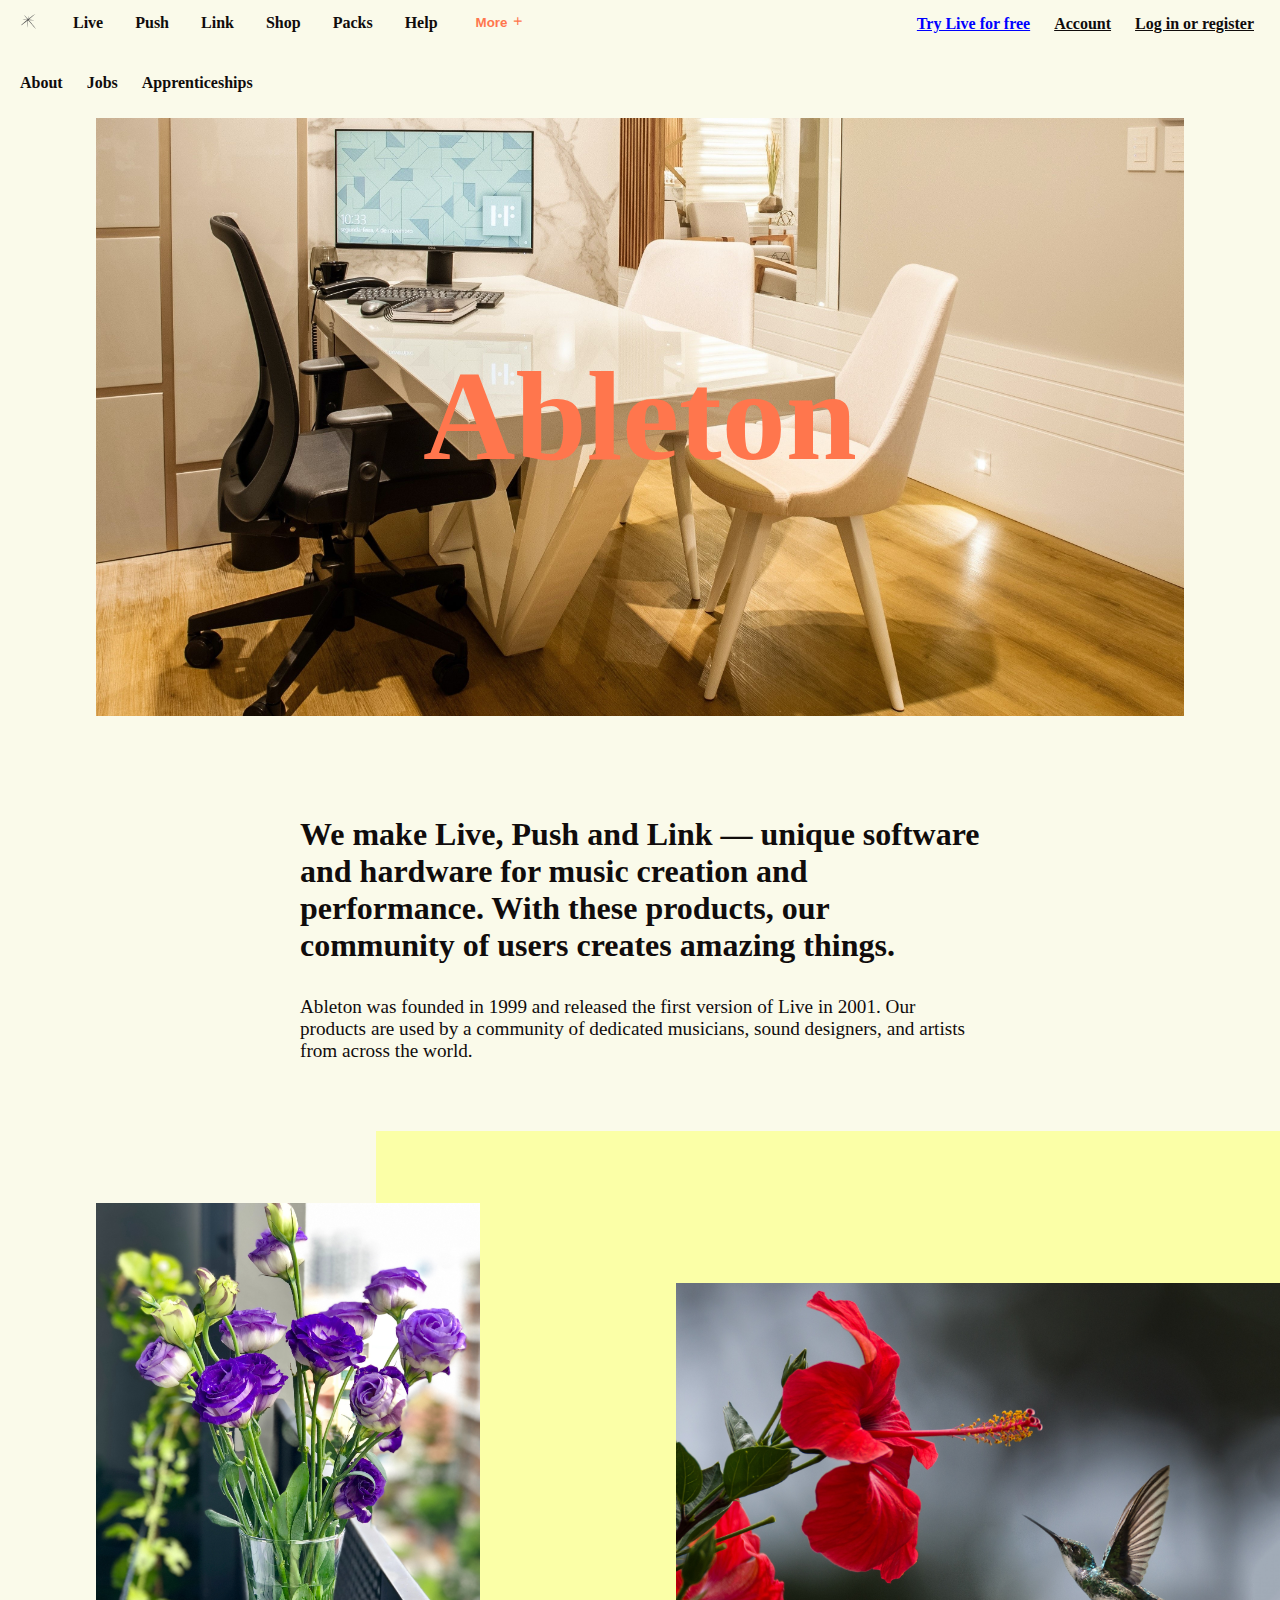
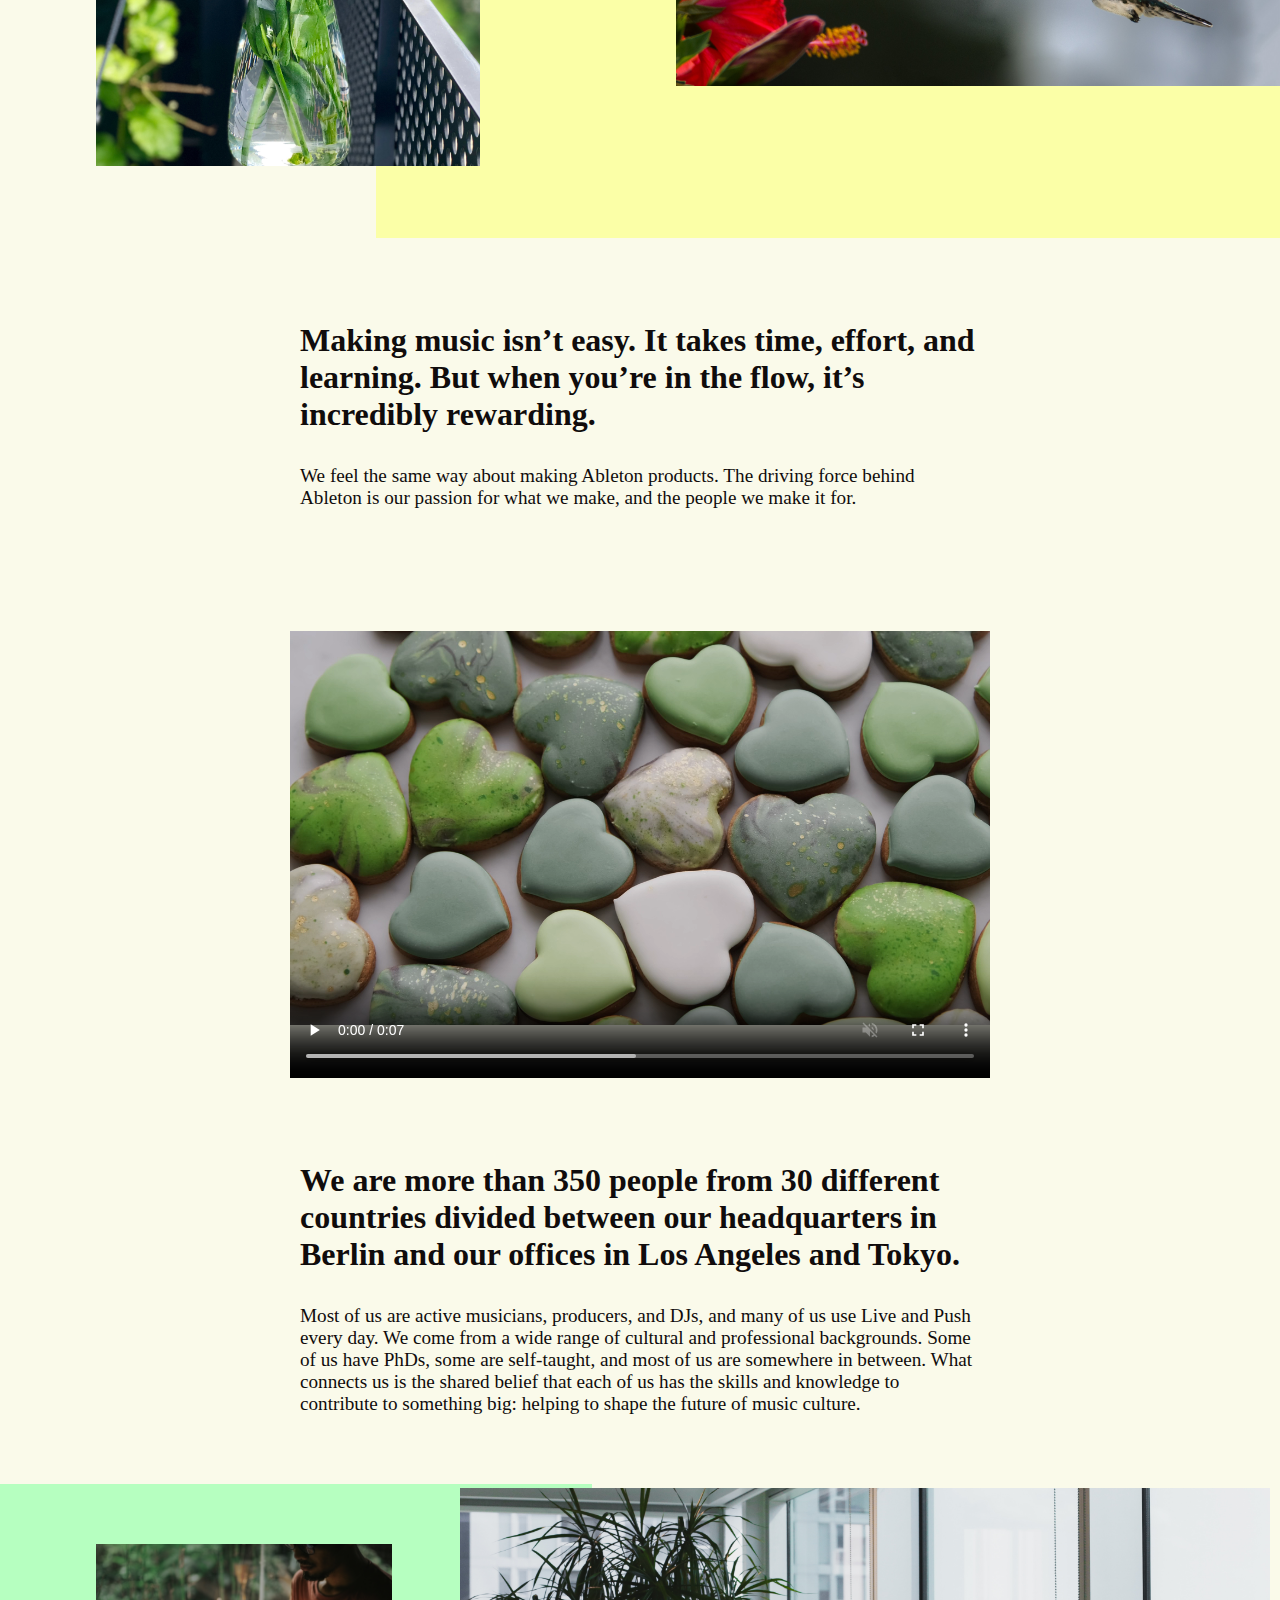
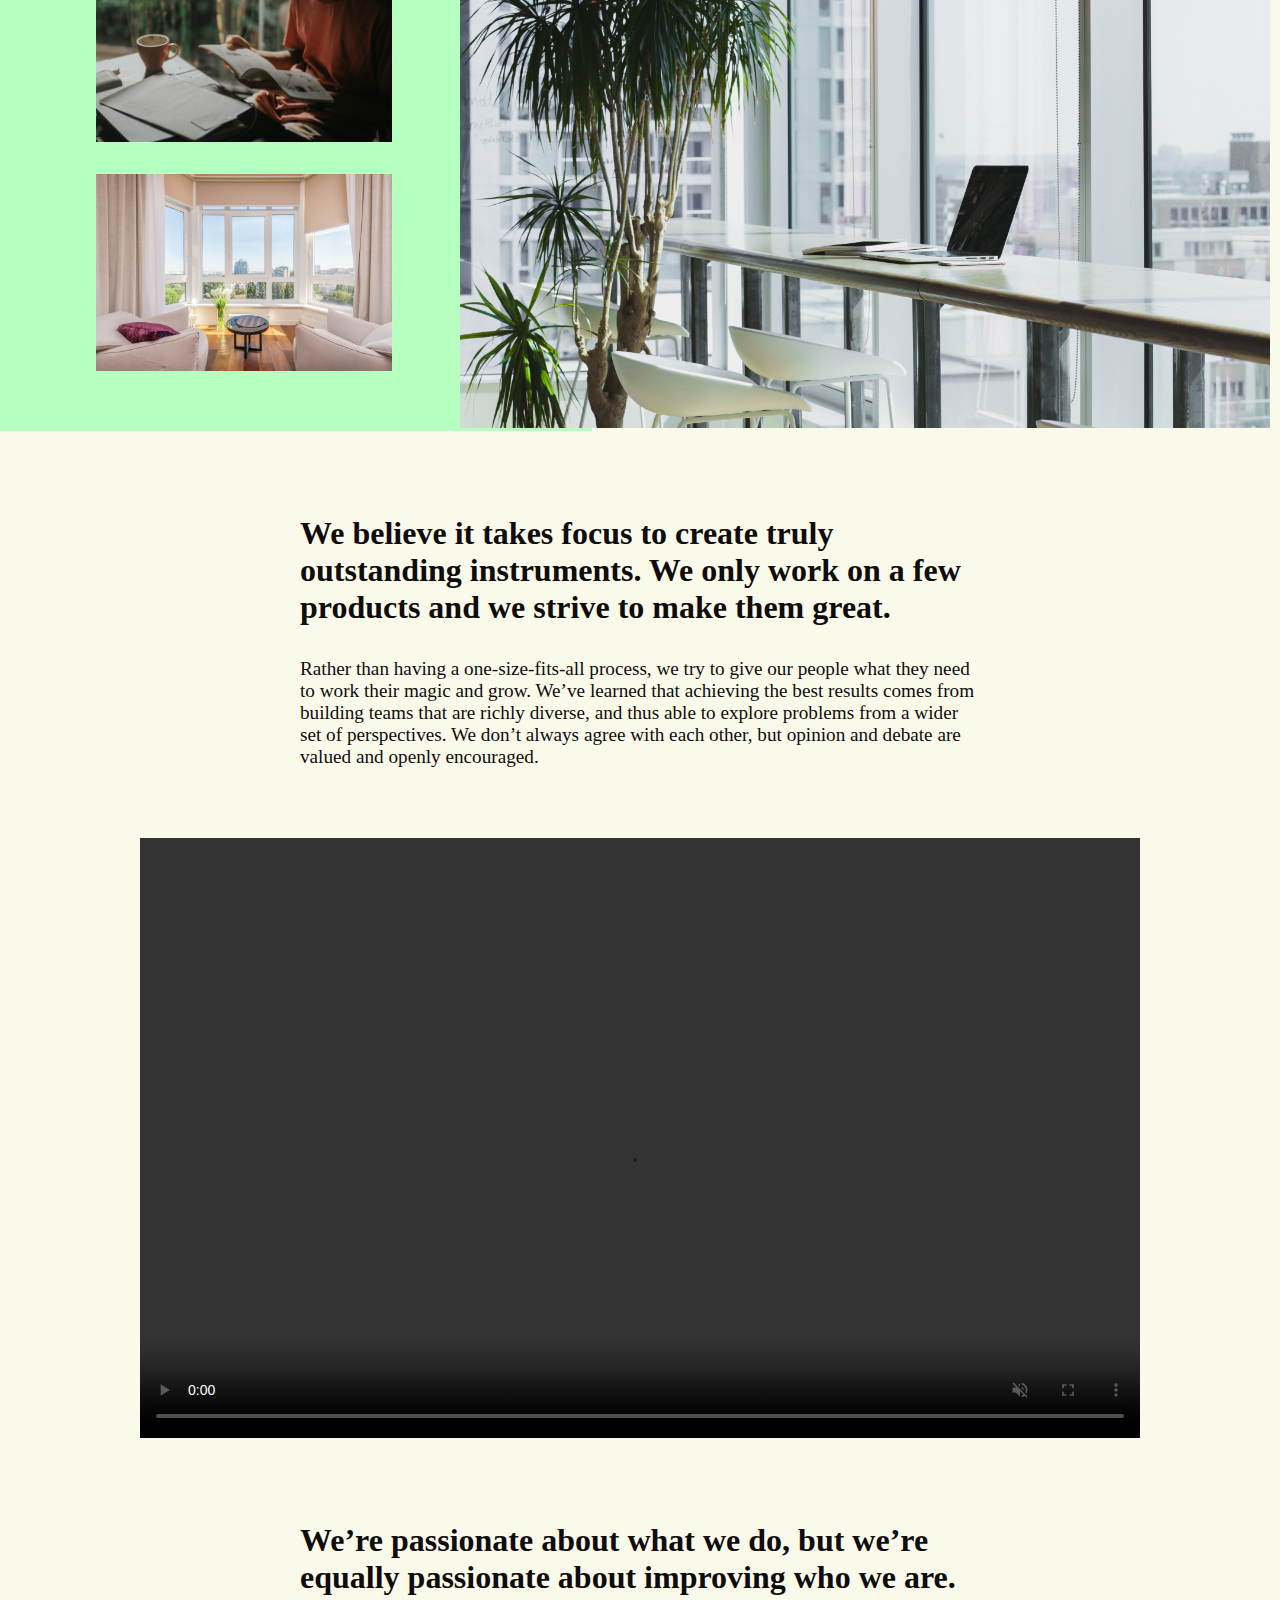
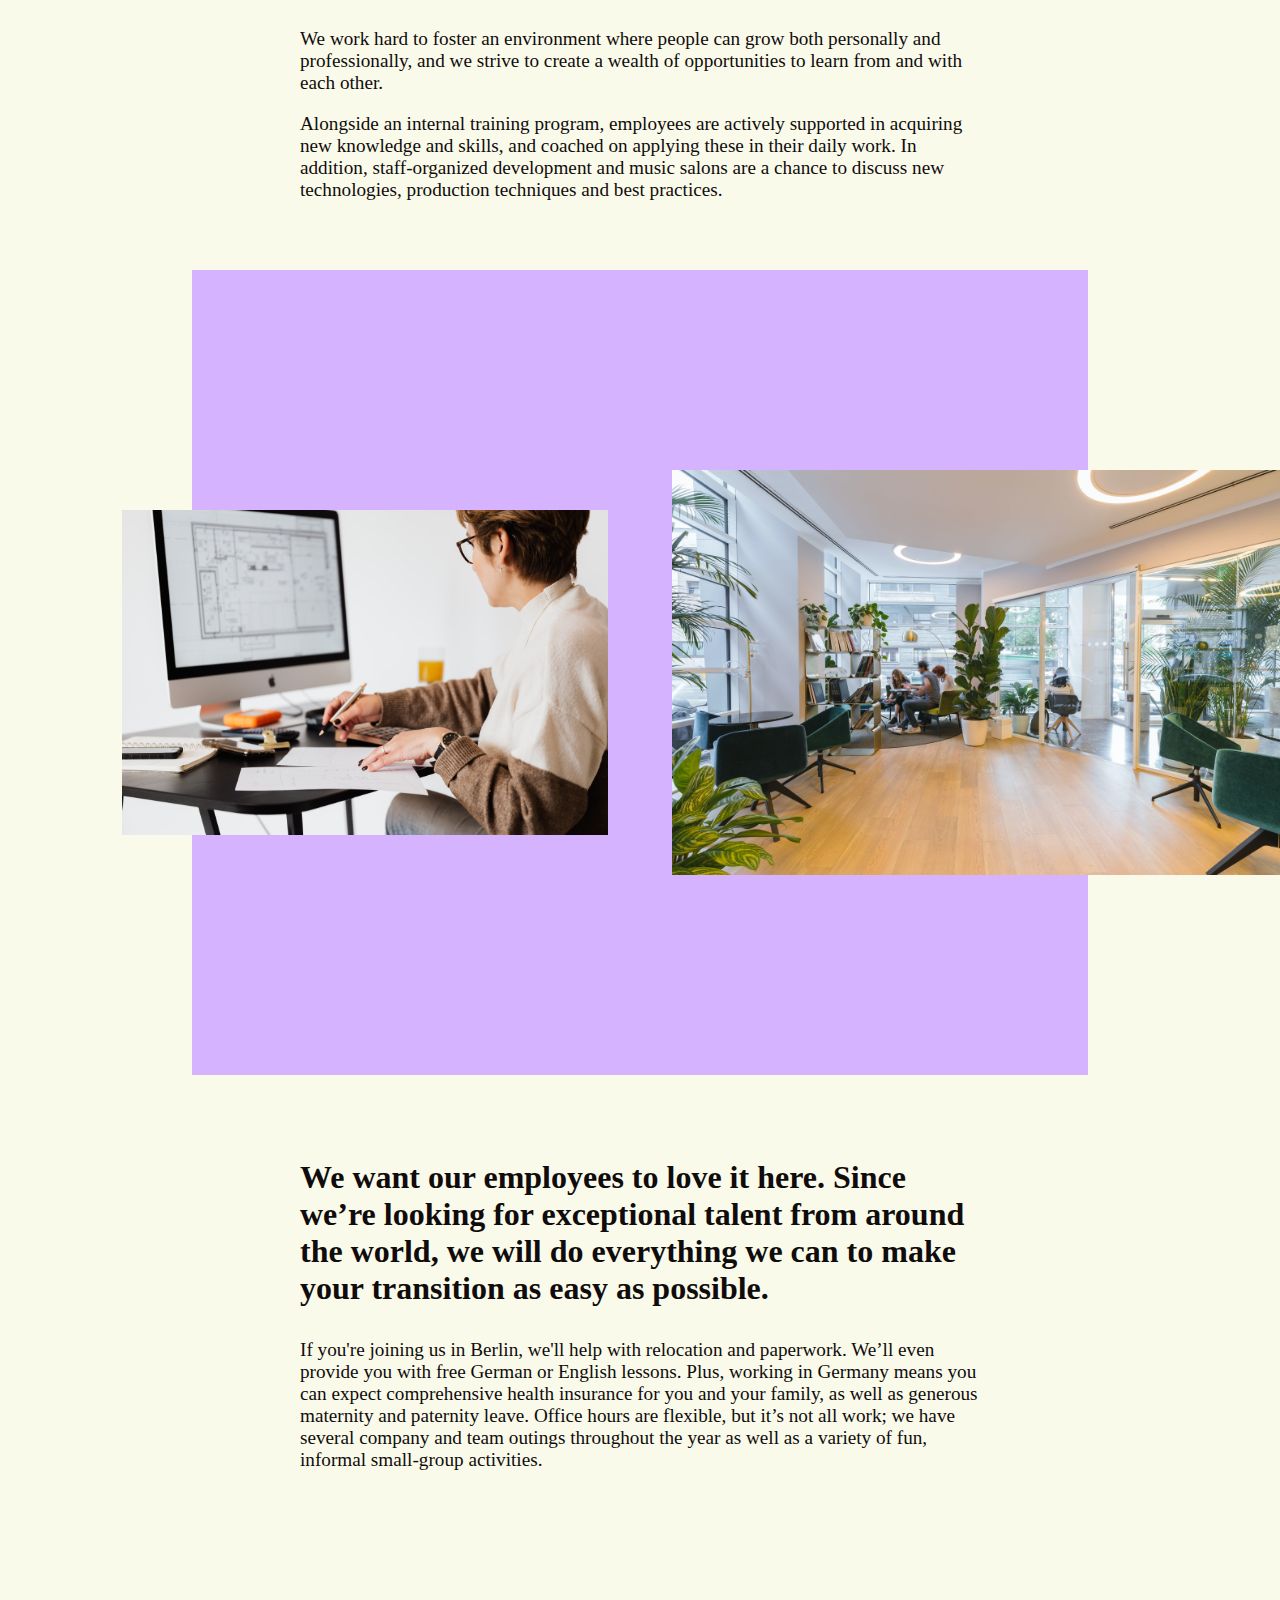
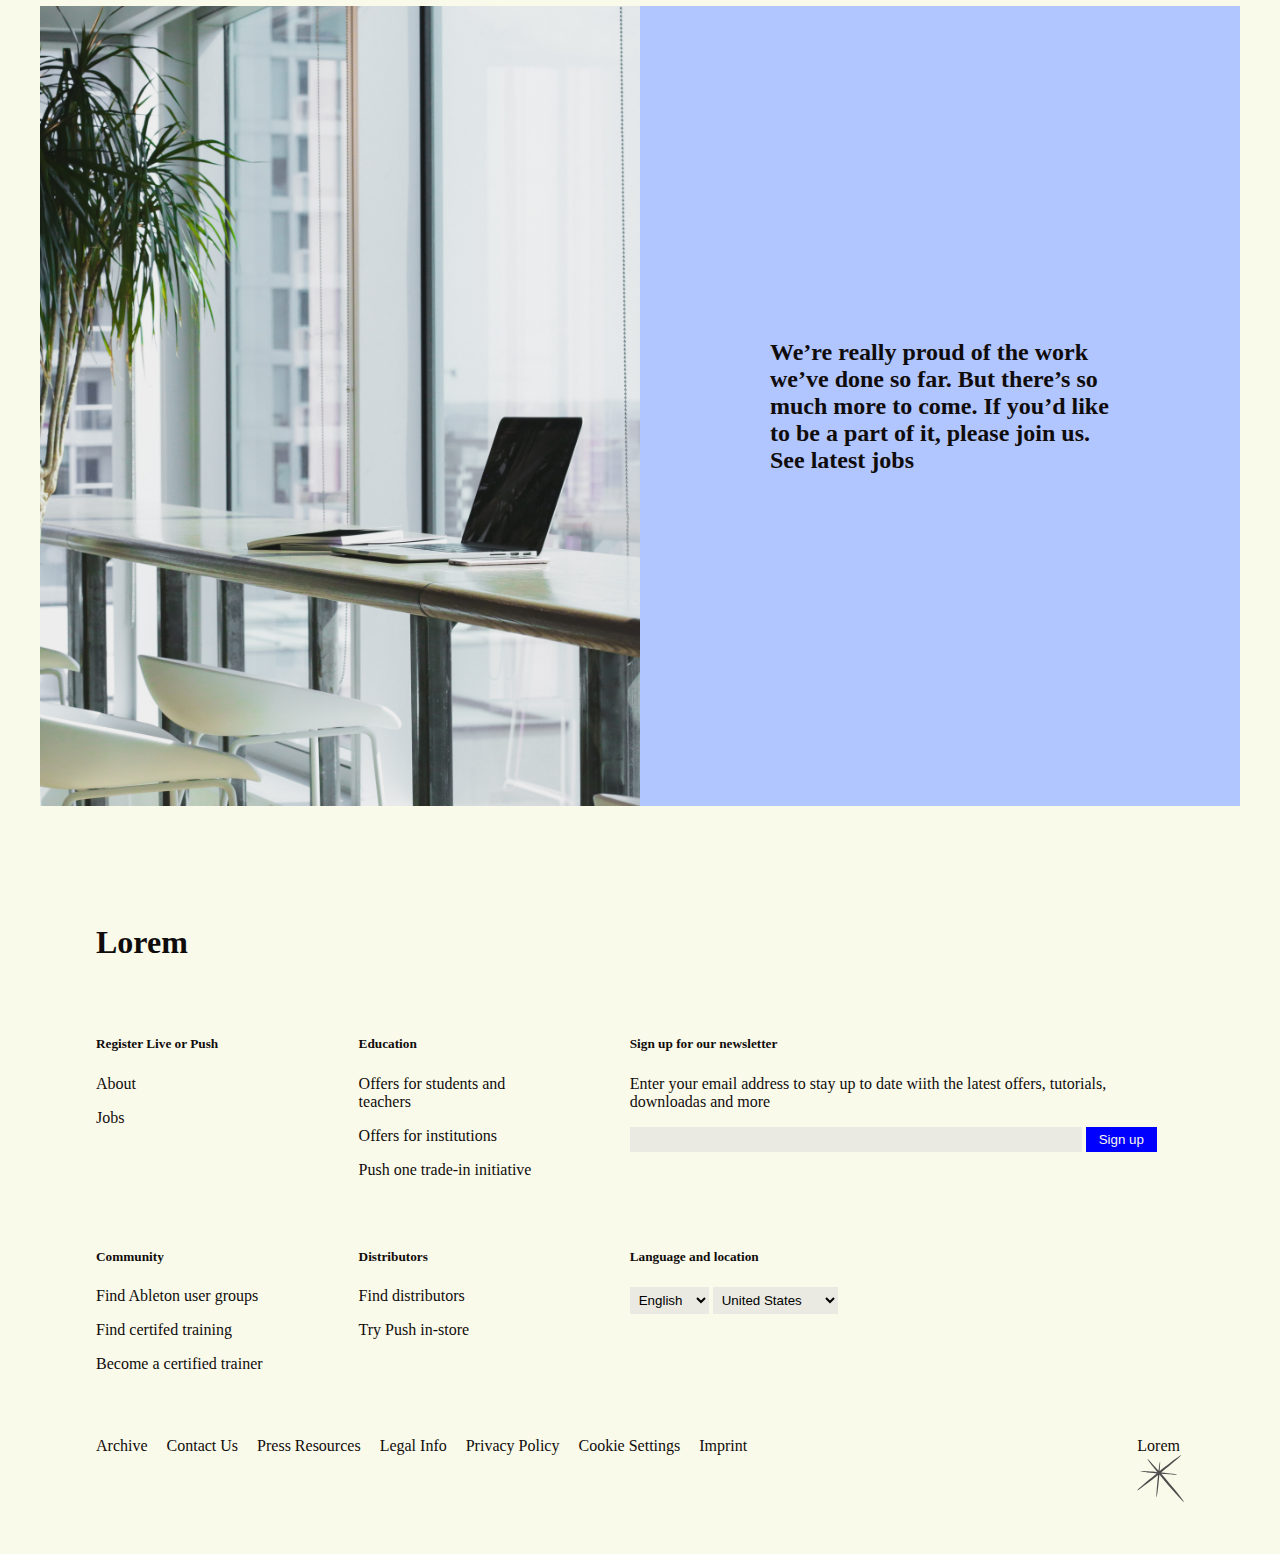
==== index.html @ 6a776737 "nav dropdown" ====
<!DOCTYPE html>
<html lang="en">
<head>
    <meta charset="UTF-8">
    <meta http-equiv="X-UA-Compatible" content="IE=edge">
    <meta name="viewport" content="width=device-width, initial-scale=1">
    <link rel="stylesheet" href="style.css">
    <link href='https://unpkg.com/boxicons@2.1.4/css/boxicons.min.css' rel='stylesheet'>
    <script src="js.js"></script>
    <title>Learn more about Ableton - maker of live and push | Ableton</title>
</head>
<body>
    <nav class = "nav-body">
        <nav class = "nav-left" id="nav-left">
            <a href="#"><img id="logo" src="img/reshot-icon-star-leak.svg" alt="icon"></a>
            <a href="#">Live</a>
            <a href="#">Push</a>
            <a href="#">Link</a>
            <a href="#">Shop</a>
            <a href="#">Packs</a>
            <a href="#">Help</a>
            <div class = "dropdown">
            <button class="dropbtn" onclick="myFunction()"><a class="orange" href="#">More <i class='bx bx-plus'></i></a>
            <div class = "dropdown-content" id="myDropdown">
                <h3>More on Ableton.com:</h3>
                <div id="more-on">
                    <a href="#"> Blog</a>
                    <a href="#">Ableton for the Classroom</a>
                    <a href="#">Ableton for Colleges and Universities</a>
                    <a href="#">Certified Training</a>
                    <a href="#">About Ableton</a>
                    <a href="#">Jobs</a>
                    <a href="#">Apprenticeships</a>
                </div>
                <h3>More from Ableton:</h3>
                <div id="more-from">
                    <a href="#"><b>Loop</b>Watch Talks, Performances and Features from Ableton's Summit for Music Makers</a>
                    <a href="#"><b>Learning Music</b>Learn the fundamentals of music making right in your browser.</a>
                    <a href="#"><b>Learning Synths</b>Get started with synthesis using a web-based synth and accompanying lessons.</a>
                    <a href="#"><b>Making Music</b>Some tips from 74 Creative Strategies for Electronic Producers.</a>
                </div>
               
            </div>
            </div>
            
        </nav>
           
        <nav class="nav-right" id ="nav-right">
            <a class="blue" href="#">Try Live for free</a>
            <a href="#">Account</a>
            <a href="#">Log in or register</a>
        </nav>
    </nav>
    <main>
        <nav class = "nav-main">
            <ul>
                <li><a href="#">About</a></li>
                <li><a href="#">Jobs</a></li>
                <li><a href="#">Apprenticeships</a></li>
            </ul>
        </nav>
        <section class="banner">
            <img src="img/office2.jpg" alt="office banner">
            <h1>Ableton</h1>
           
        </section>
        <section class="texts">
            <article>
                <p class="bold-p">
                    We make Live, Push and Link — unique software and hardware for music creation and performance. With these products, our
                    community of users creates amazing things.
                </p>
                <p>
                    Ableton was founded in 1999 and released the first version of Live in 2001. Our products are used by a community of
                    dedicated musicians, sound designers, and artists from across the world.
                </p>
            </article>
        </section>
        <section class ="img-yellow">

            <div class="div-right">
                <img class="img-right" src="img/redFlower.jpg" alt="office">
            </div>
            <img class="img-left" src="img/violetFlowers.jpg" alt="calculator">
        </section>
        <section class="texts">
            <article>
                <p class="bold-p">
                    Making music isn’t easy. It takes time, effort, and learning. But when you’re in the flow, it’s incredibly rewarding.
                </p>
                <p>
                We feel the same way about making Ableton products. The driving force behind Ableton is our passion for what we make,
                and the people we make it for.
                </p>
            </article>
        </section>
        <section class = "video">
            <video class="video1" controls muted src="img/video1.mp4" ></video>
        </section>
        <section class="texts">
            <article>
                <p class="bold-p">
                We are more than 350 people from 30 different countries divided between our headquarters in Berlin and our offices in
                Los Angeles and Tokyo.
                </p>
                <p>
                Most of us are active musicians, producers, and DJs, and many of us use Live and Push every day. We come from a wide
                range of cultural and professional backgrounds. Some of us have PhDs, some are self-taught, and most of us are somewhere
                in between. What connects us is the shared belief that each of us has the skills and knowledge to contribute to
                something big: helping to shape the future of music culture.
                </p>
            </article>
        </section>
        <section class="img-green">
            
            <div class="div-green-left">
                <img class="img-green-left" src="img/LivingRoom1.jpg" alt="living room">
                <img class="img-green-left-2" src="img/Study1.jpg" alt="study">
            </div>
            <img class="img-green-right" src="img/office4.jpg" alt="office">
        </section>
        <section class="texts">
            <article>
                <p class="bold-p">
                    We believe it takes focus to create truly outstanding instruments. We only work on a few products and we strive to make
                    them great.
                </p>
                <p>
                    Rather than having a one-size-fits-all process, we try to give our people what they need to work their magic and grow.
                    We’ve learned that achieving the best results comes from building teams that are richly diverse, and thus able to
                    explore problems from a wider set of perspectives. We don’t always agree with each other, but opinion and debate are
                    valued and openly encouraged.
                </p>
            </article>
        </section>
        <section class="video">
            <video class="video2" controls muted src="img/video2.mp4"></video>
        </section>
        <section class="texts">
            <article>
                <p class="bold-p">
                    We’re passionate about what we do, but we’re equally passionate about improving who we are.
                </p>
                <p>
                We work hard to foster an environment where people can grow both personally and professionally, and we strive to create
                a wealth of opportunities to learn from and with each other.
                </p>
                <p>
                    Alongside an internal training program, employees are actively supported in acquiring new knowledge and skills, and
                    coached on applying these in their daily work. In addition, staff-organized development and music salons are a chance to
                    discuss new technologies, production techniques and best practices.
                </p>
            </article>
        </section>
        <section class="img-violet">
            <div class="div-violet">
               
            </div>
            <img class="img-left" src="img/woman.jpg" alt="woman">
            <img class="img-right" src="img/office3.jpg" alt="office">
            
        </section>
        <section class="texts">
        <article>
            <p class="bold-p">
                We want our employees to love it here. Since we’re looking for exceptional talent from around the world, we will do
                everything we can to make your transition as easy as possible.
            </p>
            <p>
                If you're joining us in Berlin, we'll help with relocation and paperwork. We’ll even provide you with free German or
                English lessons. Plus, working in Germany means you can expect comprehensive health insurance for you and your family,
                as well as generous maternity and paternity leave. Office hours are flexible, but it’s not all work; we have several
                company and team outings throughout the year as well as a variety of fun, informal small-group activities.
            </p>
        </article>
        </section>
        <section class="img-blue">
            <img class="img-left" src="img/office4.jpg" alt="office">
            <div class="div-blue">
                <p >
                    We’re really proud of the work we’ve done so far. But there’s so much more to come. If you’d like to be a part of it,
                    please join us.
                    See latest jobs
                </p>
            </div>
            
            
        </section>
        
    </main>
    <footer>
        <h1>Lorem</h1>
        <section class="register">
            <h5>Register Live or Push</h5>
            <p>About</p>
            <p>Jobs</p>
        </section>
        <section class="community">
            <h5>Community</h5>
            <p>Find Ableton user groups</p>
            <p>Find certifed training</p>
            <p>Become a certified trainer</p>
        </section>
        <section class="education">
            <h5>Education</h5>
            <p>Offers for students and teachers</p>
            <p>Offers for institutions</p>
            <p>Push one trade-in initiative</p>
        </section>
        <section class="distributors">
            <h5>Distributors</h5>
            <p>Find distributors</p>
            <p>Try Push in-store</p>
        </section>
        <section class="newsletter">
            <h5>Sign up for our newsletter</h5>
            <p>Enter your email address to stay up to date wiith the latest offers, tutorials, downloadas and more</p>
            <form action="">
                <input type="text"size=40>
                <input type="submit" value="Sign up">
            </form>
        </section>
        <section class="lan">
            <h5>Language and location</h5>
            <select id="lan">
                <option value="English">English</option>
                <option value="Spanish">Spanish</option>
                <option value="German">German</option>
                <option value="Serbian">Serbian</option>
            </select>
            <select id="loc">
                <option value="US">United States</option>
                <option value="UK">United Kingdom</option>
                <option value="Dutch">Germany</option>
                <option value="Serbia">Serbia</option>
            </select>
        </section>
        <nav class="footer-nav">
            <ul> 
                <li>Archive</li>
                <li>Contact Us</li>
                <li>Press Resources</li>
                <li>Legal Info</li>
                <li>Privacy Policy</li>
                <li>Cookie Settings</li>
                <li>Imprint</li>
            </ul>
            <p> Lorem <img class="logo" src="img/reshot-icon-star-leak.svg" alt="icon"></p>
        </nav>
    </footer>
</body>
</html>
---- style.css ----
body{
    color: #100c0c;
    background-color: #fafaea;
    margin: 0;
    padding: 0;
}
.nav-body{
    display: flex;
    justify-content: space-between;
    align-items: center;
    /* border-bottom: 1px solid #d5b3ff; */
    
}
.nav-body .nav-left{
    padding: 0;
    overflow: hidden;
}
.nav-body .nav-left a {
    float: left;  
    text-align: center;
    padding: 14px 16px;
    text-decoration: none;
}
.nav-body .nav-left .dropdown {
    /* float: left;   */
    overflow: hidden; 
    
}
.nav-body .nav-left .dropdown .dropbtn {
    cursor: pointer;
    border: none;
    outline: none;
    margin: 0;
    background-color: inherit;
}
.nav-body .nav-left .dropdown .dropdown-content {
    display: none;
    position: absolute;
    min-width: 160px;
    box-shadow: 0px 8px 16px 0px rgba(0, 0, 0, 0.2);
    /* z-index: 1;  */
    top: 45px;
    left: 1px;
    height: 300px;
}
.nav-body .nav-left .dropdown .dropdown-content h3 {
    text-align: left;
    margin: 2em 6em 2em 6em;
}

.nav-body .nav-left .dropdown .dropdown-content #more-on{
    display: flex;
    justify-content: space-between;
    margin: 0em 6em 0em 6em;
}
.nav-body .nav-left .dropdown .dropdown-content #more-from {
    display: flex;
    justify-content: space-between;
    margin: 0em 6em 0em 6em;
}

.nav-body .nav-left .dropdown .dropdown-content a {
    float: none;
    padding: 12px 16px;
    text-decoration: none;
    display: block;
    text-align: left;
}


.nav-body .nav-left .dropdown .show {
    display: block;
}

#logo {
    width: 25px;
    height: 15px;
}
.nav-body  a{
    color: #100c0c;
    font-weight: bold;
    padding: 25px 10px;
}
.nav-body .orange{
    color: #ff764d;
}
.nav-body .blue {
    color: #0000FF;
}
.nav-body .nav-right{
    margin-right: 16px;
}
main .nav-main ul li {
    display: inline;
    text-decoration: none;
    padding: 25px 10px;
}

main .nav-main ul {
    padding: 10px 10px;
}
main .nav-main ul li a {
    text-decoration: none;
    color: #100c0c;
    font-weight: bold;
}

.banner{
    display: grid;
    grid-template-columns: auto;
    grid-template-rows: auto;
    margin: 1em 6em;
    /*justify-content: center;
        align-items: center;
        justify-items: center;*/
}
.banner h1{
    color: #ff764d;
    font-size: 8em;
    grid-area: 1/1/1/1;
    justify-self: center;
    align-self: center;
}
.banner img{
    object-fit: cover;
    width: 100%;
    height: 100%;
    grid-area: 1/1/1/1;
} 
.texts article {
    padding: 20px 300px;
    margin-bottom: 30px; 
}
.texts article p {
    font-size: 1.2em;
}
.texts article .bold-p{
    margin-top: 2em;
    font-weight: bold;
    font-size: 2em;
    
} 
.img-yellow{
    display: grid;
    grid-template-columns: 50fr 50fr 70fr;
    position: relative;
}
.img-yellow .div-right{
    background-color: #fbffa7;
    padding: 150px 0px 150px 300px;
    grid-area: 1/2/1/4;
}

.img-yellow .div-right .img-right{
    object-fit:contain;
    width: 100%;
    height: 100%;
}
.img-yellow .img-left{
    object-fit:contain;
    width: 30vw;
    height: 100%;
    grid-area: 1/1/1/3;
    position: absolute;
    left: 96px;
}


.video{
    display: flex;
    justify-content: center;
}
.video .video1{
    width:43.75em; 
    height:31.25em;
}
.video .video2{
    width:62.5em; 
    height:37.5em;
}

.img-green {
    display: grid;
    grid-template-columns: 50fr 50fr;
    grid-template-rows: 100fr;
    align-items: center;
    gap: 6em;
    position: relative;
}
    
.img-green .img-green-right {
     object-fit: cover;
     height: 60vh;
     grid-area: 1/1/1/3;
    /* margin-right:64px; */
     position: absolute;
     right: 150px;
     left:460px;
}
    
.img-green .div-green-left {
    background-color: #b6ffc0;
    grid-area: 1/1/1/2;
    padding: 60px 200px 60px 96px;
    display: grid;
    grid-template-rows: 100fr 100fr;
    gap: 2em;
    
}

.img-green .div-green-left .img-green-left-2 {
    object-fit: cover;
    width: 100%;
    height: 100%;
    grid-area: 1/1/2/1;
}

.img-green .div-green-left .img-green-left {
    object-fit: cover;
    width: 100%;
    height: 100%;
    grid-area: 2/1/3/1;

}
.img-violet{
    display: grid;
    grid-template-columns: 50fr 50fr 50fr 50fr;
    grid-template-rows: 50fr 50fr;
    column-gap: 4em;
    row-gap: 2em;
    align-items: center;

}
.img-violet .div-violet{
    background-color: #d5b3ff;
    grid-area: 1/1/3/5;
    width: 70%;
    height: 100%;
    justify-self: center;
   
}
.img-violet .img-left{
    grid-area:1/1/3/3;
    object-fit: cover;
    width: 80%;
    justify-self: end;

}
.img-violet .img-right{
    grid-area: 1/3/3/5;
    object-fit: cover;
    width: 100%;
    padding: 200px 0px 200px 0px;
    justify-self: end;
     
}

.img-blue{
    display: grid;
    grid-template-columns: repeat(2,auto);
    grid-template-rows: 50fr;
    margin: 6em;
    justify-content: center;
}
.img-blue .div-blue{
    background-color: #b1c5ff;
    width: 37.5em;
    height: 800px;
    grid-area: 1/2/1/3;
    display: grid;
}
.img-blue .div-blue p {
   font-weight: bold;
   font-size: 1.5em;
   padding:60px 130px;
   align-self: center;
}
.img-blue .img-left {
    object-fit: cover;
    width: 37.5em;
    height: 100%;
    grid-area: 1/1/1/2;
}
footer{
    display: grid;
    grid-template-columns: repeat(3,auto);
    grid-template-rows: repeat(5,auto);
    column-gap: 6em;
    row-gap: 2em;
    margin: 0em 6em;
}
footer h1{
    grid-area: 1/1/1/2;
}
footer .register{
    grid-area: 2/1/2/2;
}
footer .education{
    grid-area: 2/2/2/3;
}
footer .community{
    grid-area: 3/1/3/2;
}
footer .newsletter{
    grid-area: 2/3/2/4;
}

footer .newsletter form input[type=text]{
    padding: 5px 2px;
    background-color: #eaeae2;
    border: #eaeae2;
    width: 35vw;
}
input:focus{
    outline: none;
    background-color: #fafaea;
    box-sizing: content-box;
    border-top: none;
    border-right: none;
    border-left: none;
}
footer .newsletter form input[type=submit]{
    background-color: #0000FF;
    border: solid #0000FF;
    color: #fafaea;
    padding: 2px 10px;
}
footer .distributors{
    grid-area: 3/2/3/3;
}

footer .lan{
    grid-area: 3/3/3/4;
}
#loc, #lan{
    background-color: #eaeae2;
    border: none;
    padding: 5px;
}

footer .footer-nav{
    grid-area: 4/1/4/4;
    display:flex;
    justify-content: space-between;
}
footer .footer-nav ul{
    padding: 0;
}
footer .footer-nav ul li{
    display: inline;
    text-decoration: none;
    padding-right:  15px;
}


@media only screen and ((min-width:769px) and (max-width:1024px)){
    .banner{
        margin: 1em 4em;
    }
    .bold-p {
        margin-top: 1.5em;
    }  
  
    .img-green {
        gap: 4em;
    }
    
    .img-green .img-green-right {
        /* padding-left: 450px; */
        right: 200px;
        left: 400px;
    }
    
    .img-green .div-green-left {
        padding: 60px 100px 60px 64px;
    }
    .video .video1 {
        width: 35em;
    }
    .video .video2 {
        width: 40em;
    }
    .img-violet {
        column-gap: 4em;
        row-gap: 1em;
        margin-left: 4em;
        grid-template-rows: 20fr 20fr;
    }
    .img-violet .img-left {
        width: 30vw;
        height: 60vh;
    }
    .img-violet .img-right {
        width: 60vw;
        height: 90vh;
    }
    .img-blue{
        margin-left: 4em;
    }
    .img-blue .div-blue {
        width: 350px;
        height: 500px;
    }
    .img-blue .div-blue p {
        font-size: 1.2em;
        padding: 20px 40px;
    }
    .img-blue .img-left {
        width:350px;
        height: 100%;
        
    }
    .texts article{
        padding: 20px 200px;
        margin-bottom: 0px;
    }
    .texts article p {
        font-size: 1.1em;
    }
    .texts article .bold-p {
        margin-top: 1em;
        font-weight: bold;
        font-size: 1.5em;
    }
    footer{
        grid-template-columns: auto;
        grid-template-rows: repeat(8,auto);
        margin: 4em;
    }
    footer h1 {
        grid-area: 1/1/2/1;
    }
    footer .newsletter{
        padding: 5px 2px;
        grid-area: 2/1/3/1;

    }
    footer .register{
        grid-area: 3/1/4/1;
    }
    footer .education{
        grid-area: 4/1/5/1;
    }
    footer .community{
        grid-area: 5/1/6/1;
    }
    footer .distributors{
        grid-area: 6/1/7/1;
    }
    footer .lan{
        grid-area: 7/1/8/1;
    }
    footer .footer-nav{
        grid-area: 8/1/9/1;
        flex-direction: column;
    }
    footer .footer-nav ul li{
        display: block;
        padding: 10px;
    }
    footer .footer-nav p{
        padding: 10px;
    }
}
@media only screen and (max-width: 768px)
{
    .banner {
            margin: 1em 2em;
    }
    .bold-p {
           margin-top: 1em;
    }
    .texts article {
        padding: 20px 100px;
        margin-bottom: 0px;
    }
    
    .texts article p {
             font-size: 1em;
    }
    
    .texts article .bold-p {
        margin-top: 0.5em;
        font-weight: bold;
        font-size: 1.1em;
    }
    .img-yellow {
        grid-template-columns: 50fr 50fr 50fr;
    }
    .img-yellow .div-right {
        background-color: #fbffa7;
        padding: 150px 0px 150px 150px;
        grid-area: 1/2/1/4;
    }
  
    .video .video1 {
        width: 30em;
        height: 20em;
    }
    .video .video2 {
        width: 30em;
        height: 20em;
    }
    .img-green {
        display: flex;
    }
    
    .img-green .img-green-right {
        object-fit: cover;
        height: 180vh;
        width: 50vw;
        position: absolute;
        left: 300px;
        }
    
    .img-green .div-green-left {
        gap: 1em;
    }
    .img-green .div-green-left .img-green-left-2 {
        width: 30vw;
        height: 60vh;
    }
    .img-green .div-green-left .img-green-left {
        width: 30vw;
        height: 60vh;
    }
    .img-violet {
        column-gap: 1em;
        row-gap: 1em;
        margin-left: 1em;
        grid-template-rows: 20fr 20fr;
    }
    
    .img-violet .img-left {
        width: 35vw;
        height: 80vh;
        margin-left: 1em;
    }
    
    .img-violet .img-right {
        width: 50vw;
        height: 110vh;
    }
    .img-blue {
        display: grid;
        grid-template-columns: repeat(2, auto);
        grid-template-rows: 50fr;
    }
    
    .img-blue .div-blue {
        width: 50vw;
        height: 350vh;
    }
    
    .img-blue .div-blue p {
        font-size: 1.1em;
        padding: 20px 40px;
        margin: 0px;
    }
    
    .img-blue .img-left {
        width: 50vw;
        height: 350vh;
        margin-left: 1em;
    }
    footer {
        grid-template-columns: auto;
        grid-template-rows: repeat(8, auto);
        margin: 1em;
    }
    
    footer h1 {
        grid-area: 1/1/2/1;
    }
    
    footer .newsletter {
        padding: 5px 2px;
        grid-area: 2/1/3/1;
    
    }
    footer .newsletter form input[type=text]{
        width: 50vw;
    }
    
    footer .register {
        grid-area: 3/1/4/1;
    }
    
    footer .education {
        grid-area: 4/1/5/1;
    }
    
    footer .community {
        grid-area: 5/1/6/1;
    }
    
    footer .distributors {
        grid-area: 6/1/7/1;
    }
    
    footer .lan {
        grid-area: 7/1/8/1;
    }
    
    footer .footer-nav {
        grid-area: 8/1/9/1;
        flex-direction: column;
    }
    
    footer .footer-nav ul li {
        display: block;
        padding: 10px;
    }
    
    footer .footer-nav p {
        padding: 10px;
    }
}
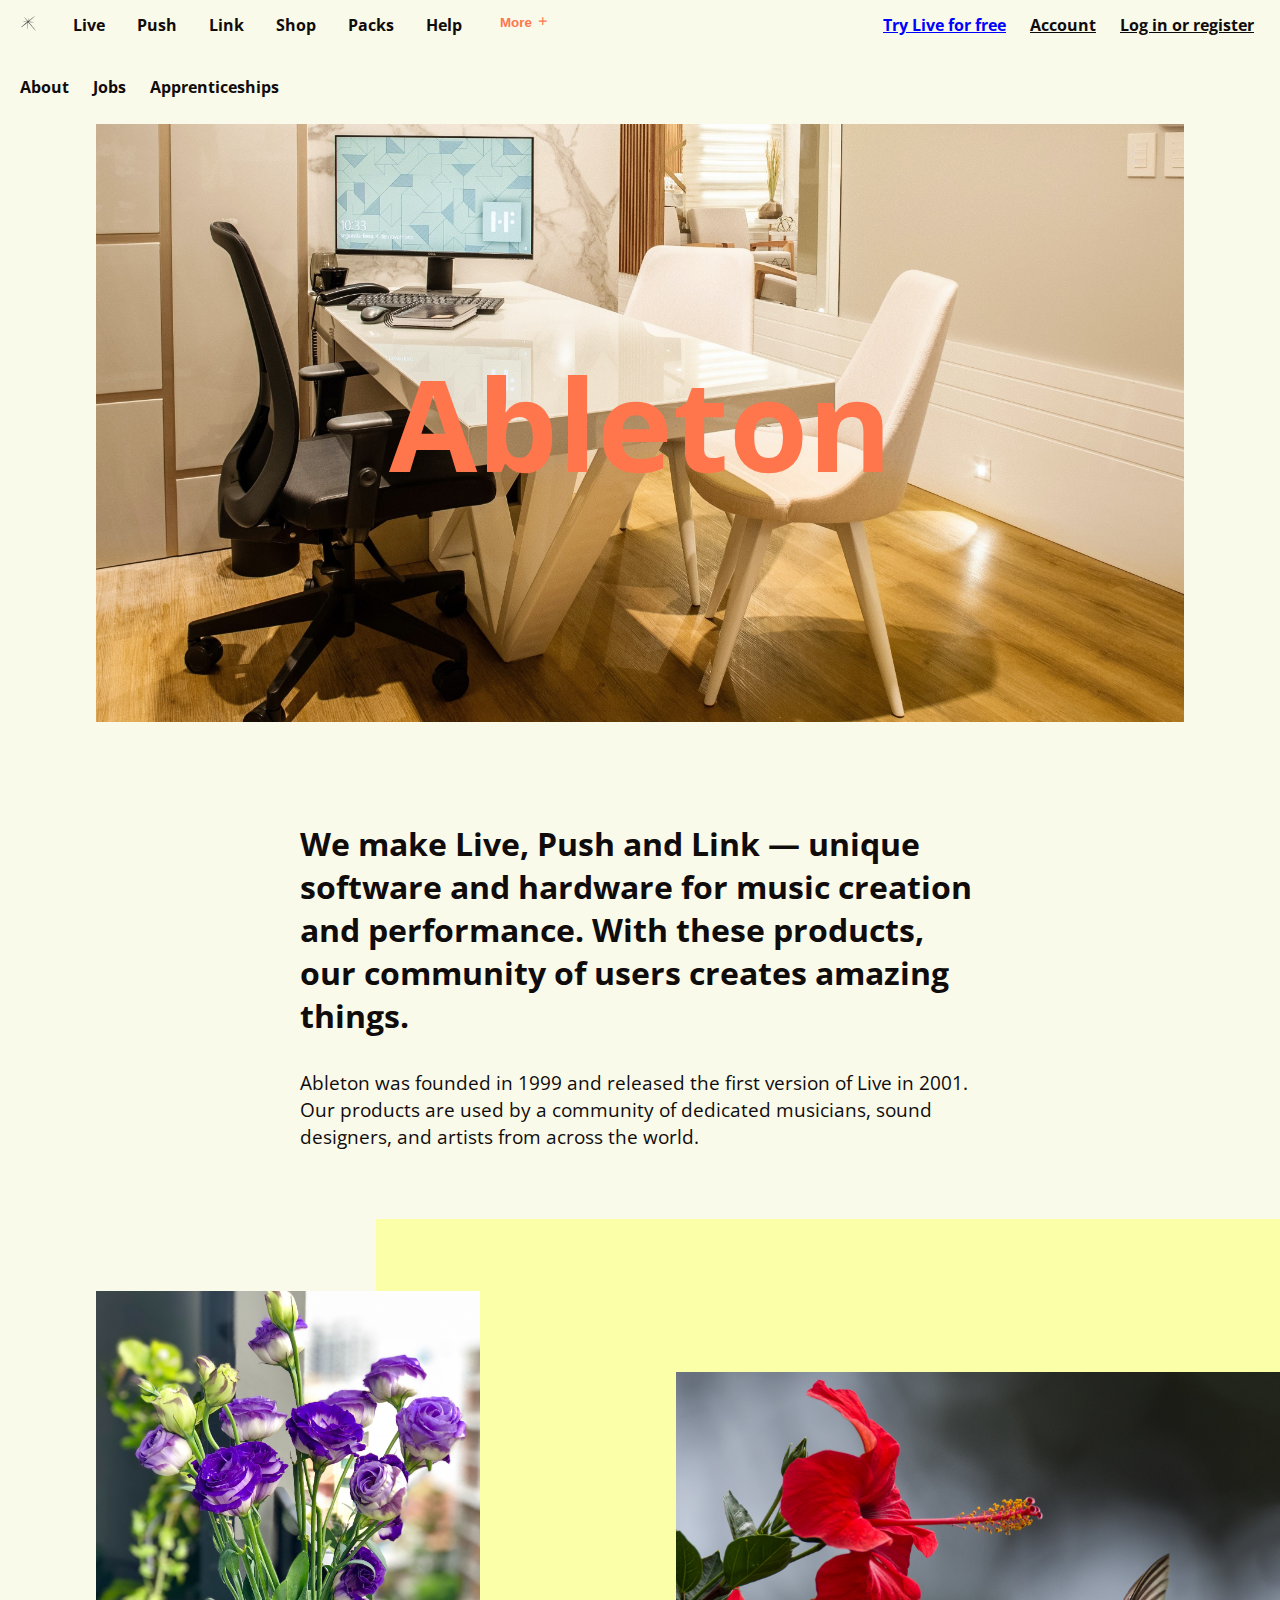
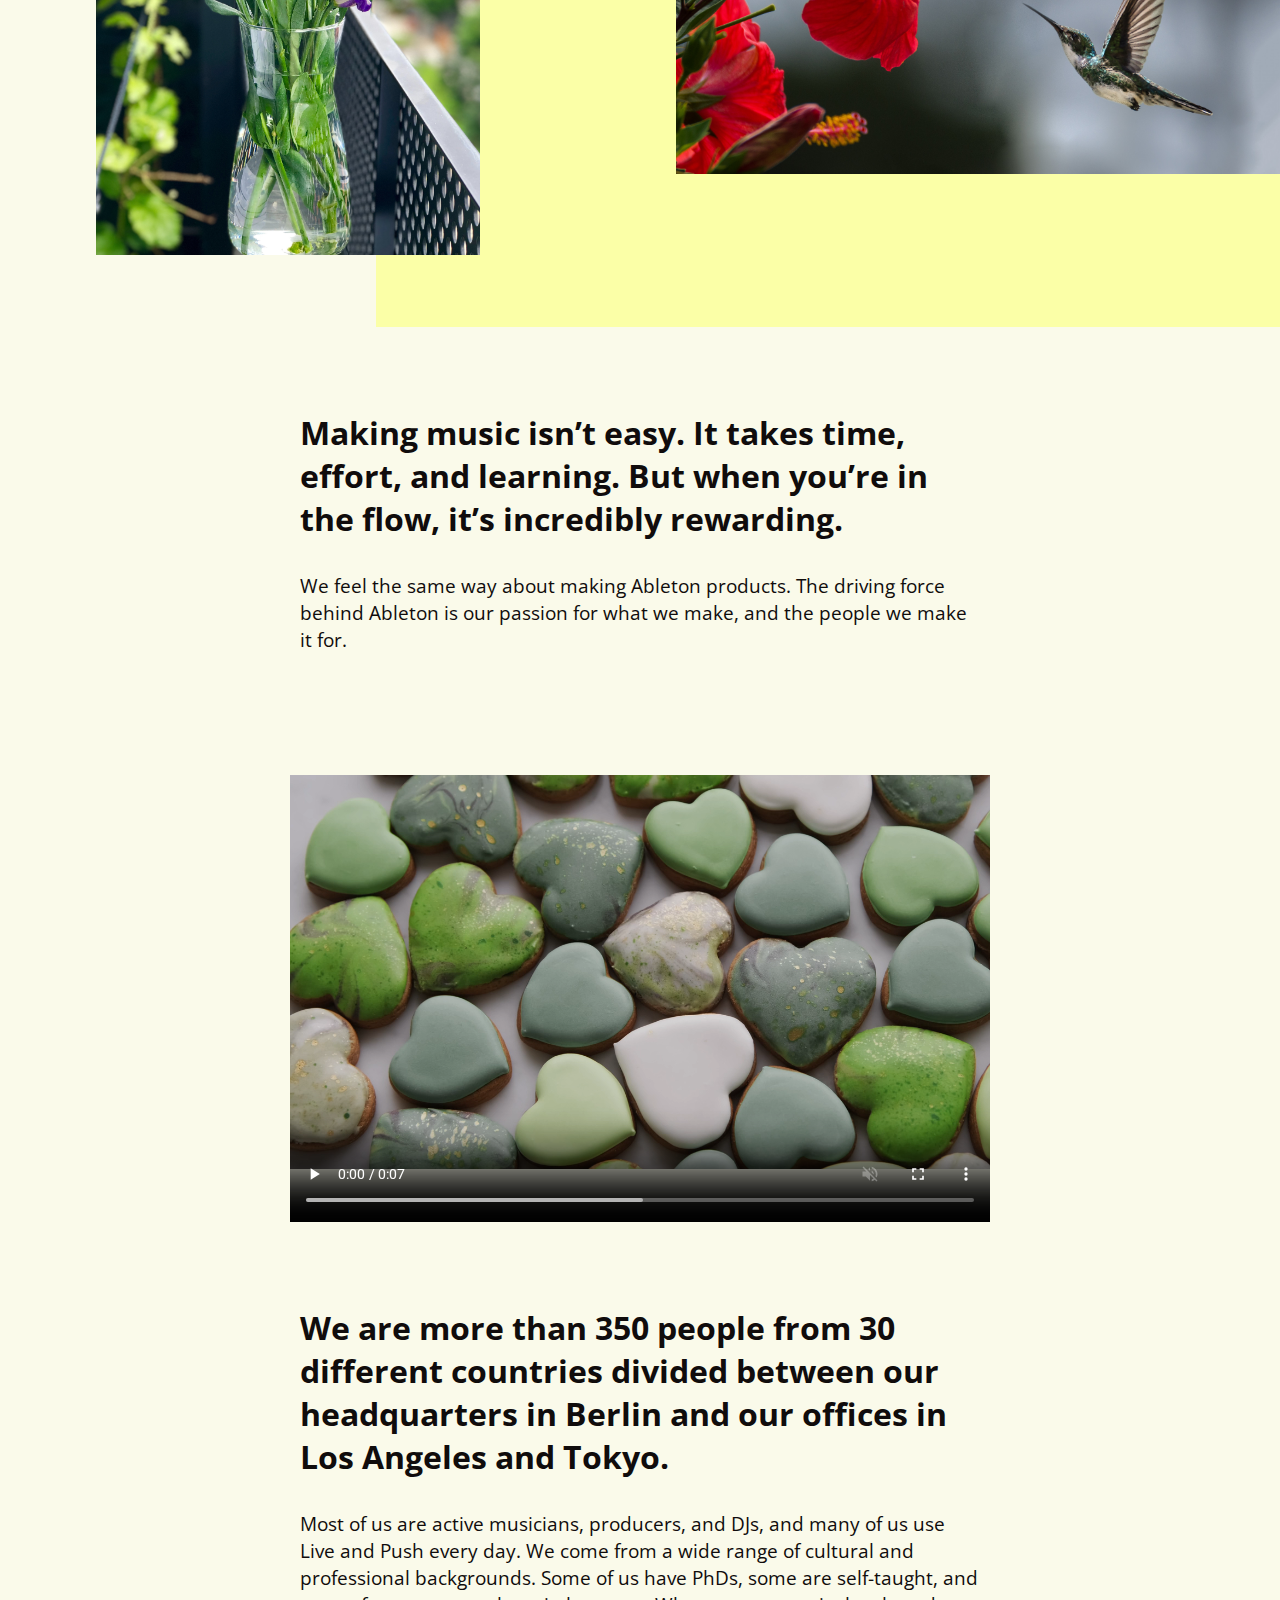
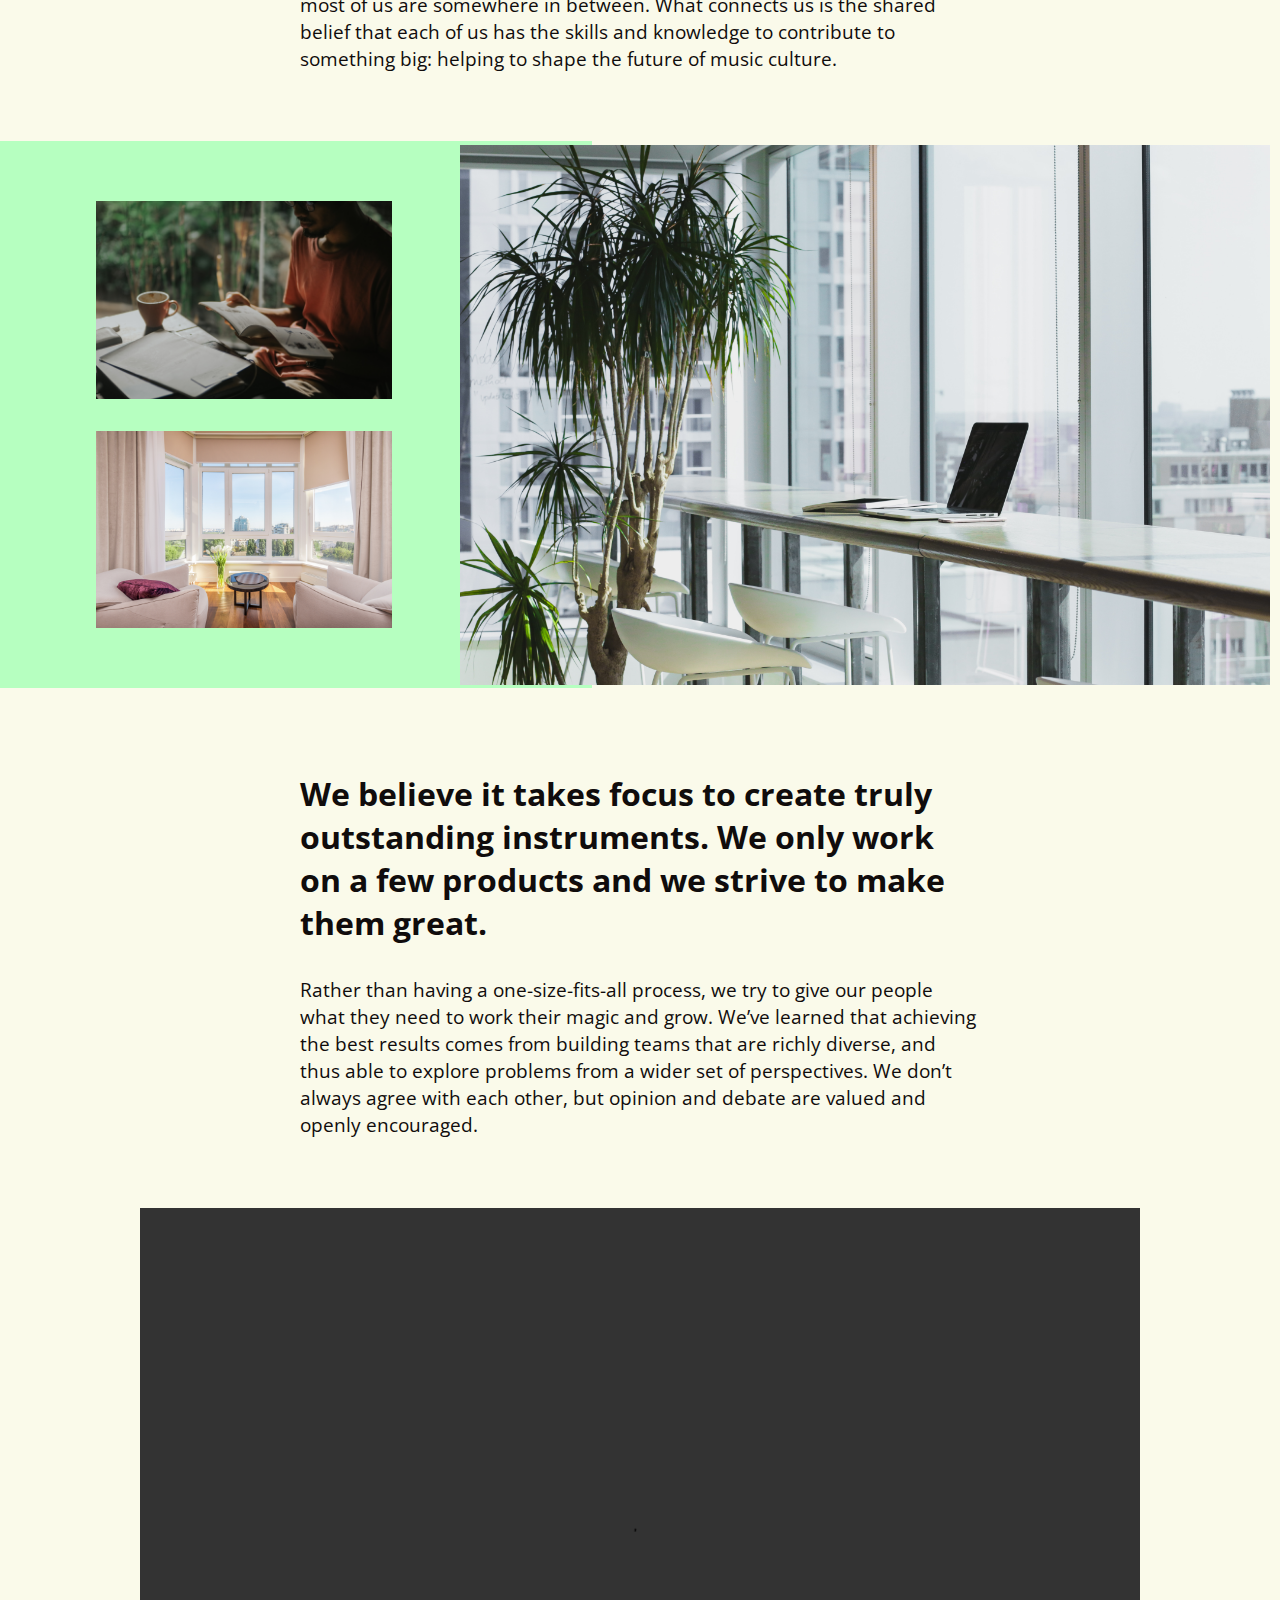
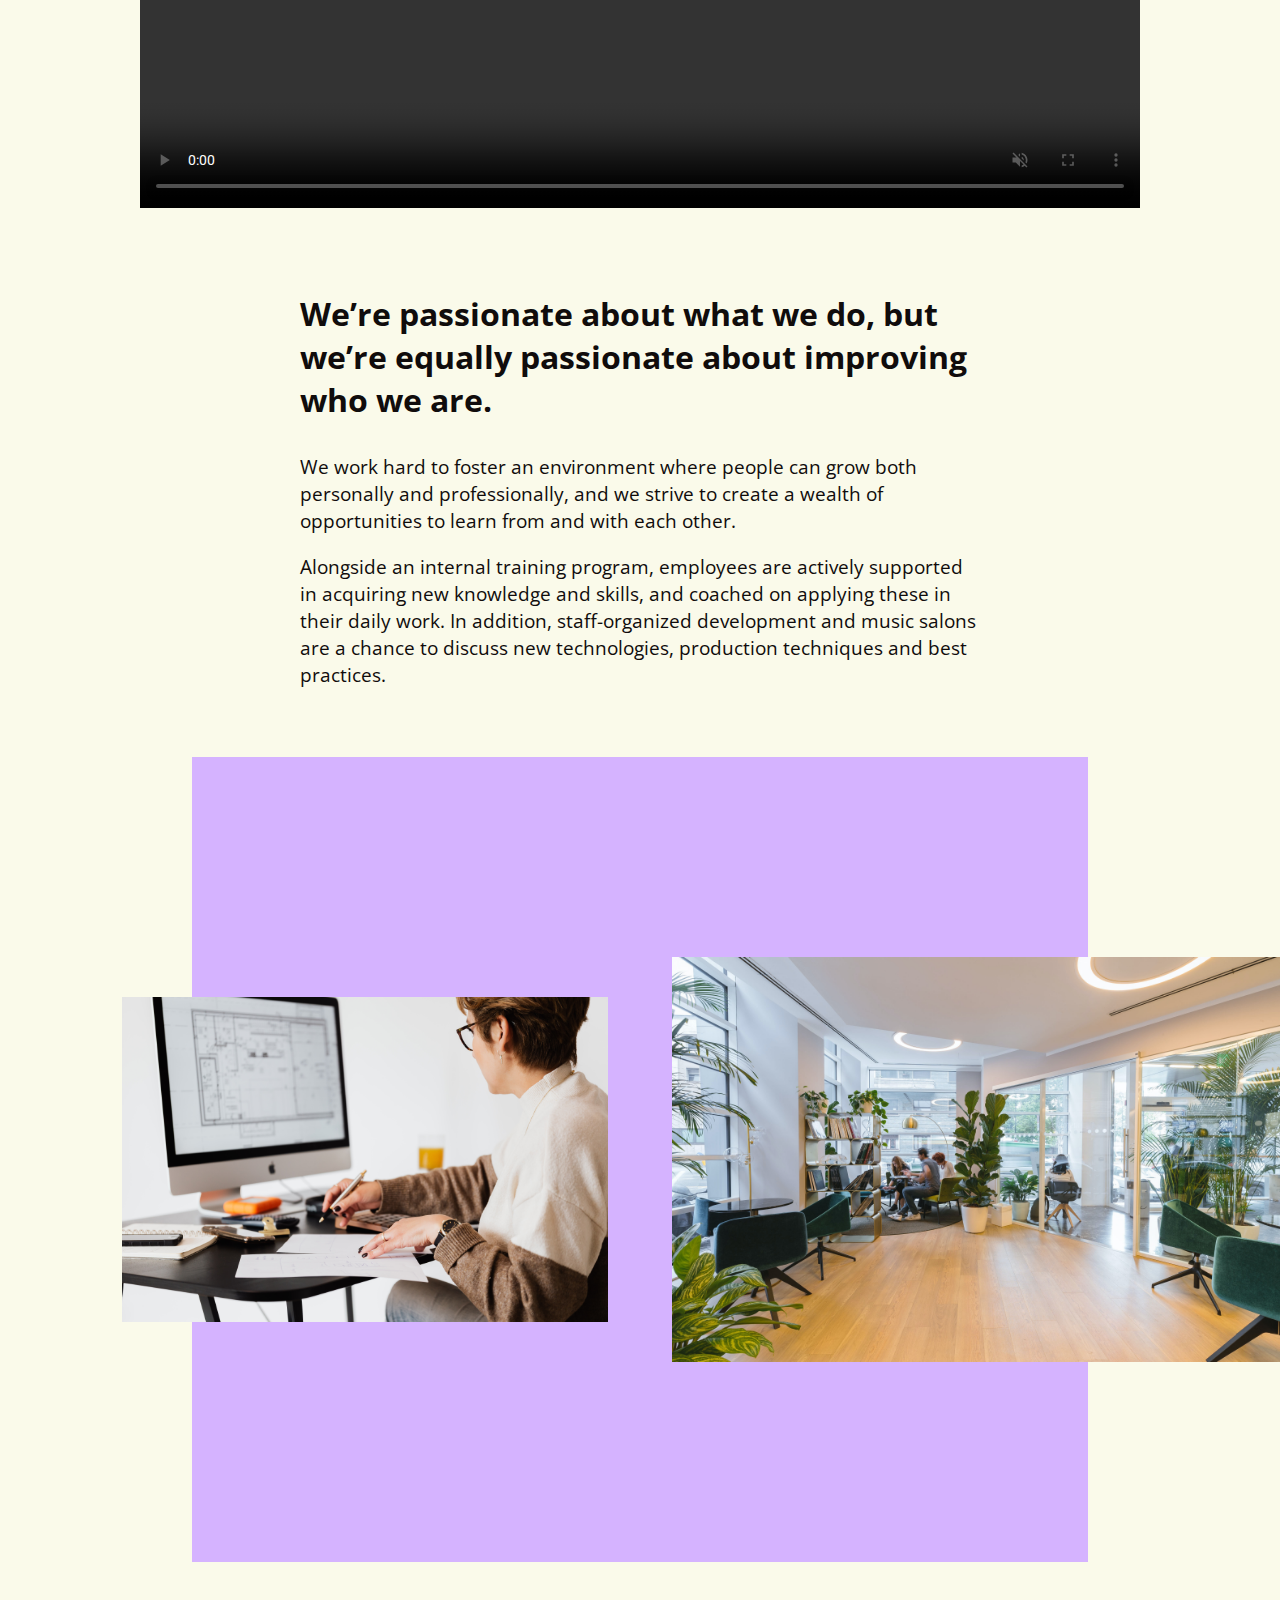
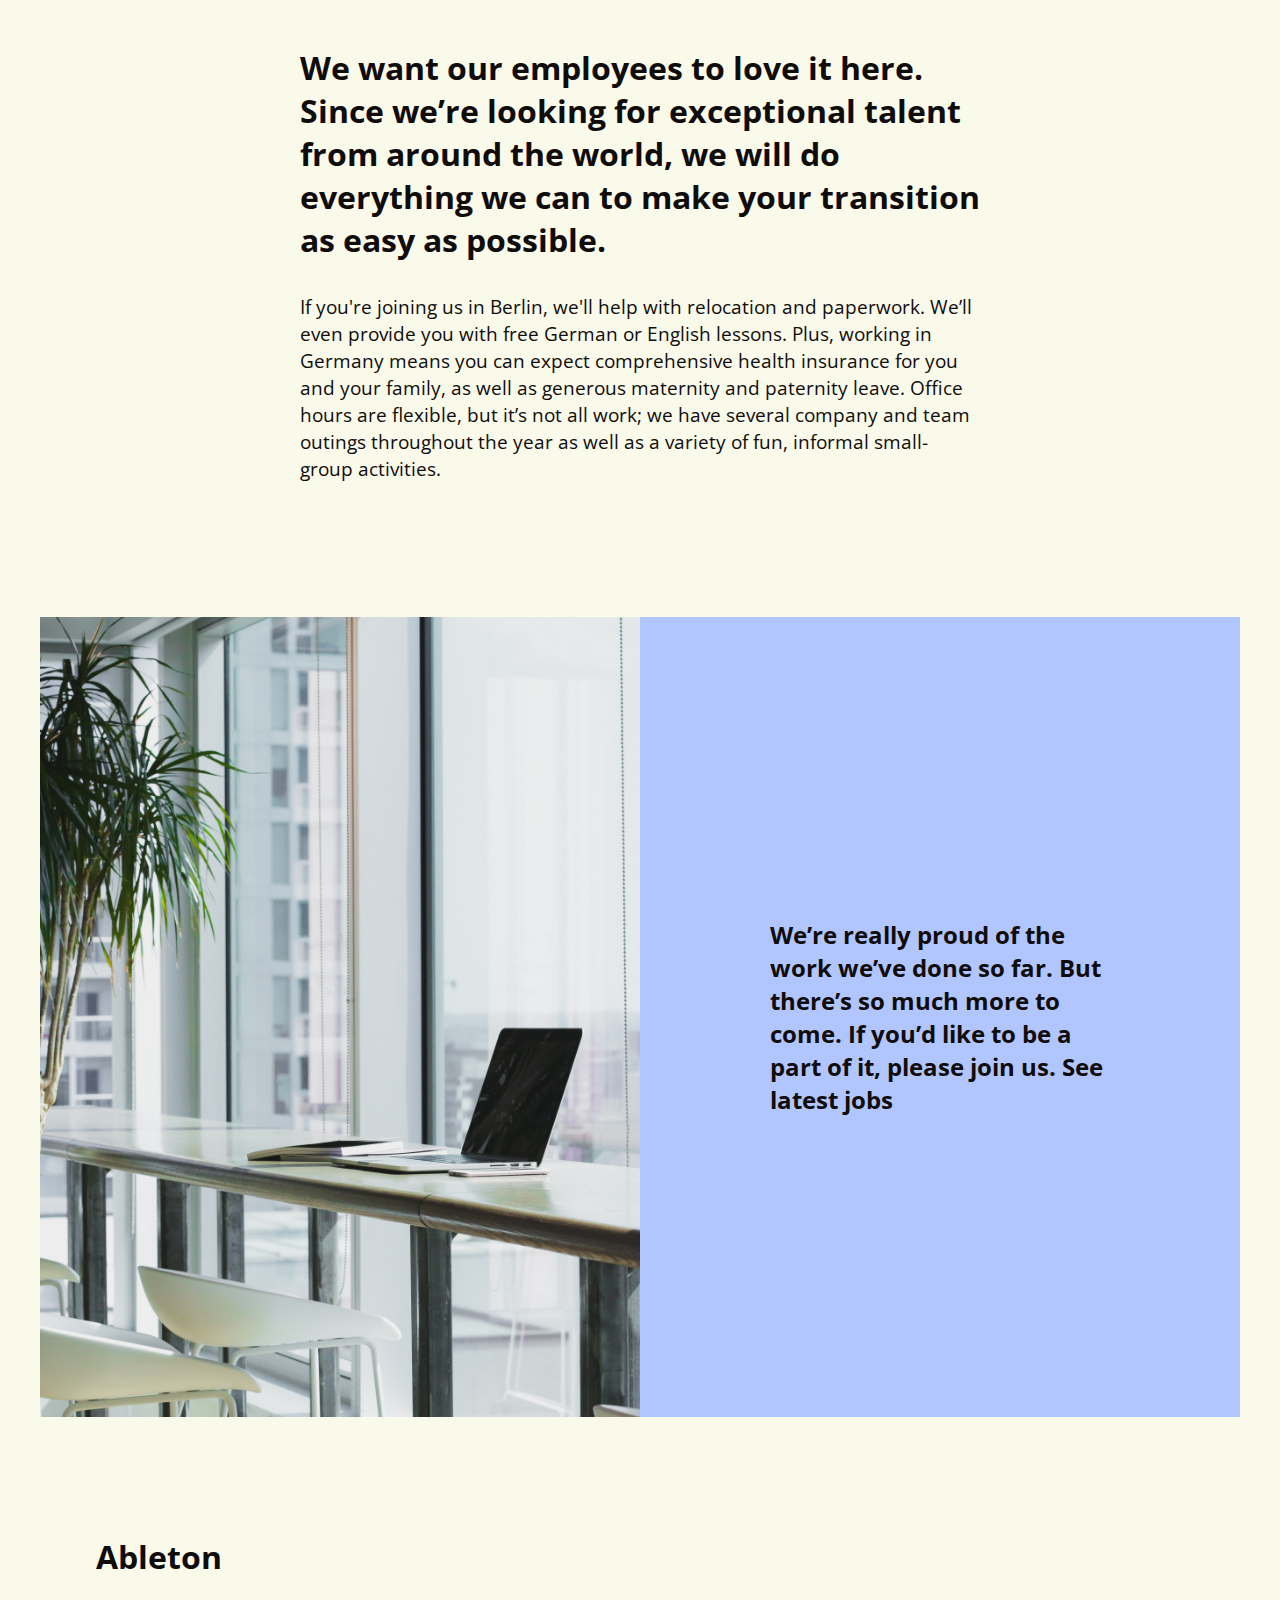
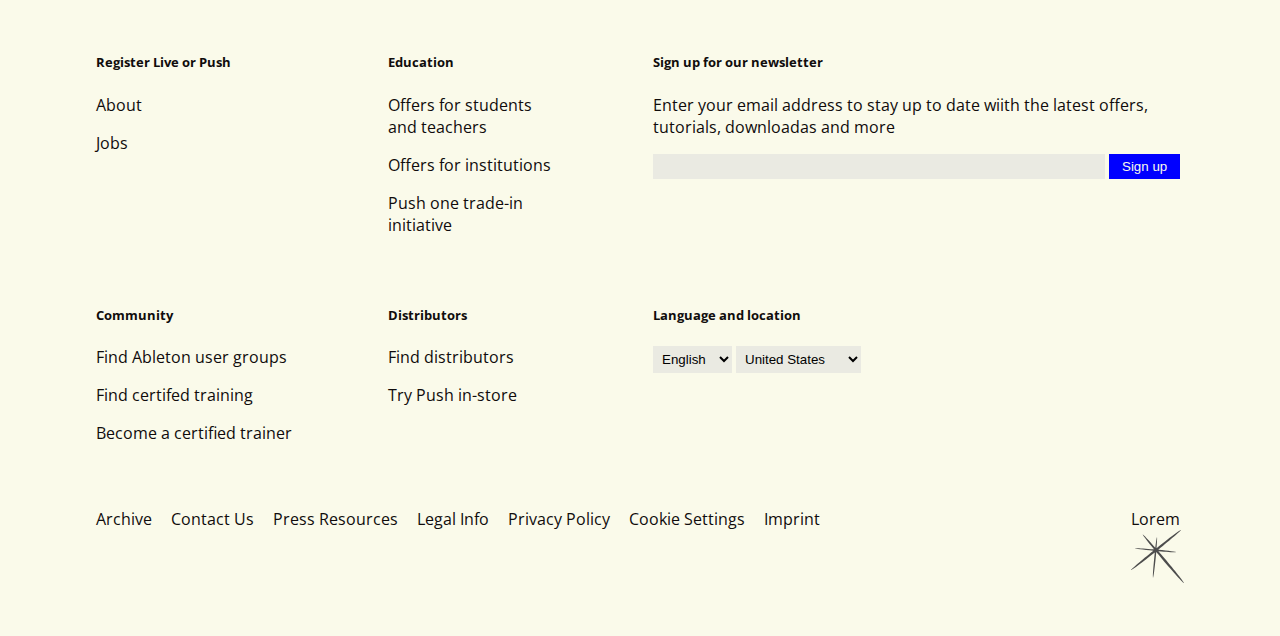
==== commit a0284f9e: "Fonts" ====
--- a/index.html
+++ b/index.html
@@ -6,6 +6,11 @@
     <meta name="viewport" content="width=device-width, initial-scale=1">
     <link rel="stylesheet" href="style.css">
     <link href='https://unpkg.com/boxicons@2.1.4/css/boxicons.min.css' rel='stylesheet'>
+    <link rel="preconnect" href="https://fonts.googleapis.com">
+    <link rel="preconnect" href="https://fonts.gstatic.com" crossorigin>
+    <link href="https://fonts.googleapis.com/css2?family=Open+Sans:wght@300&family=Roboto:wght@300&display=swap"
+        rel="stylesheet">
+    <link rel="stylesheet" href="fonts.css">
     <script src="js.js"></script>
     <title>Learn more about Ableton - maker of live and push | Ableton</title>
 </head>
@@ -189,7 +194,7 @@
         
     </main>
     <footer>
-        <h1>Lorem</h1>
+        <h1>Ableton</h1>
         <section class="register">
             <h5>Register Live or Push</h5>
             <p>About</p>
--- a/style.css
+++ b/style.css
@@ -120,6 +120,7 @@
     grid-area: 1/1/1/1;
     justify-self: center;
     align-self: center;
+    font-weight: bold;
 }
 .banner img{
     object-fit: cover;
--- a/fonts.css
+++ b/fonts.css
@@ -0,0 +1,8 @@
+/* font-family: 'Open Sans',
+sans-serif;
+font-family: 'Roboto',
+sans-serif; */
+body{
+    font-family: 'Roboto', sans-serif;
+    font-family: 'Open Sans', sans-serif;
+}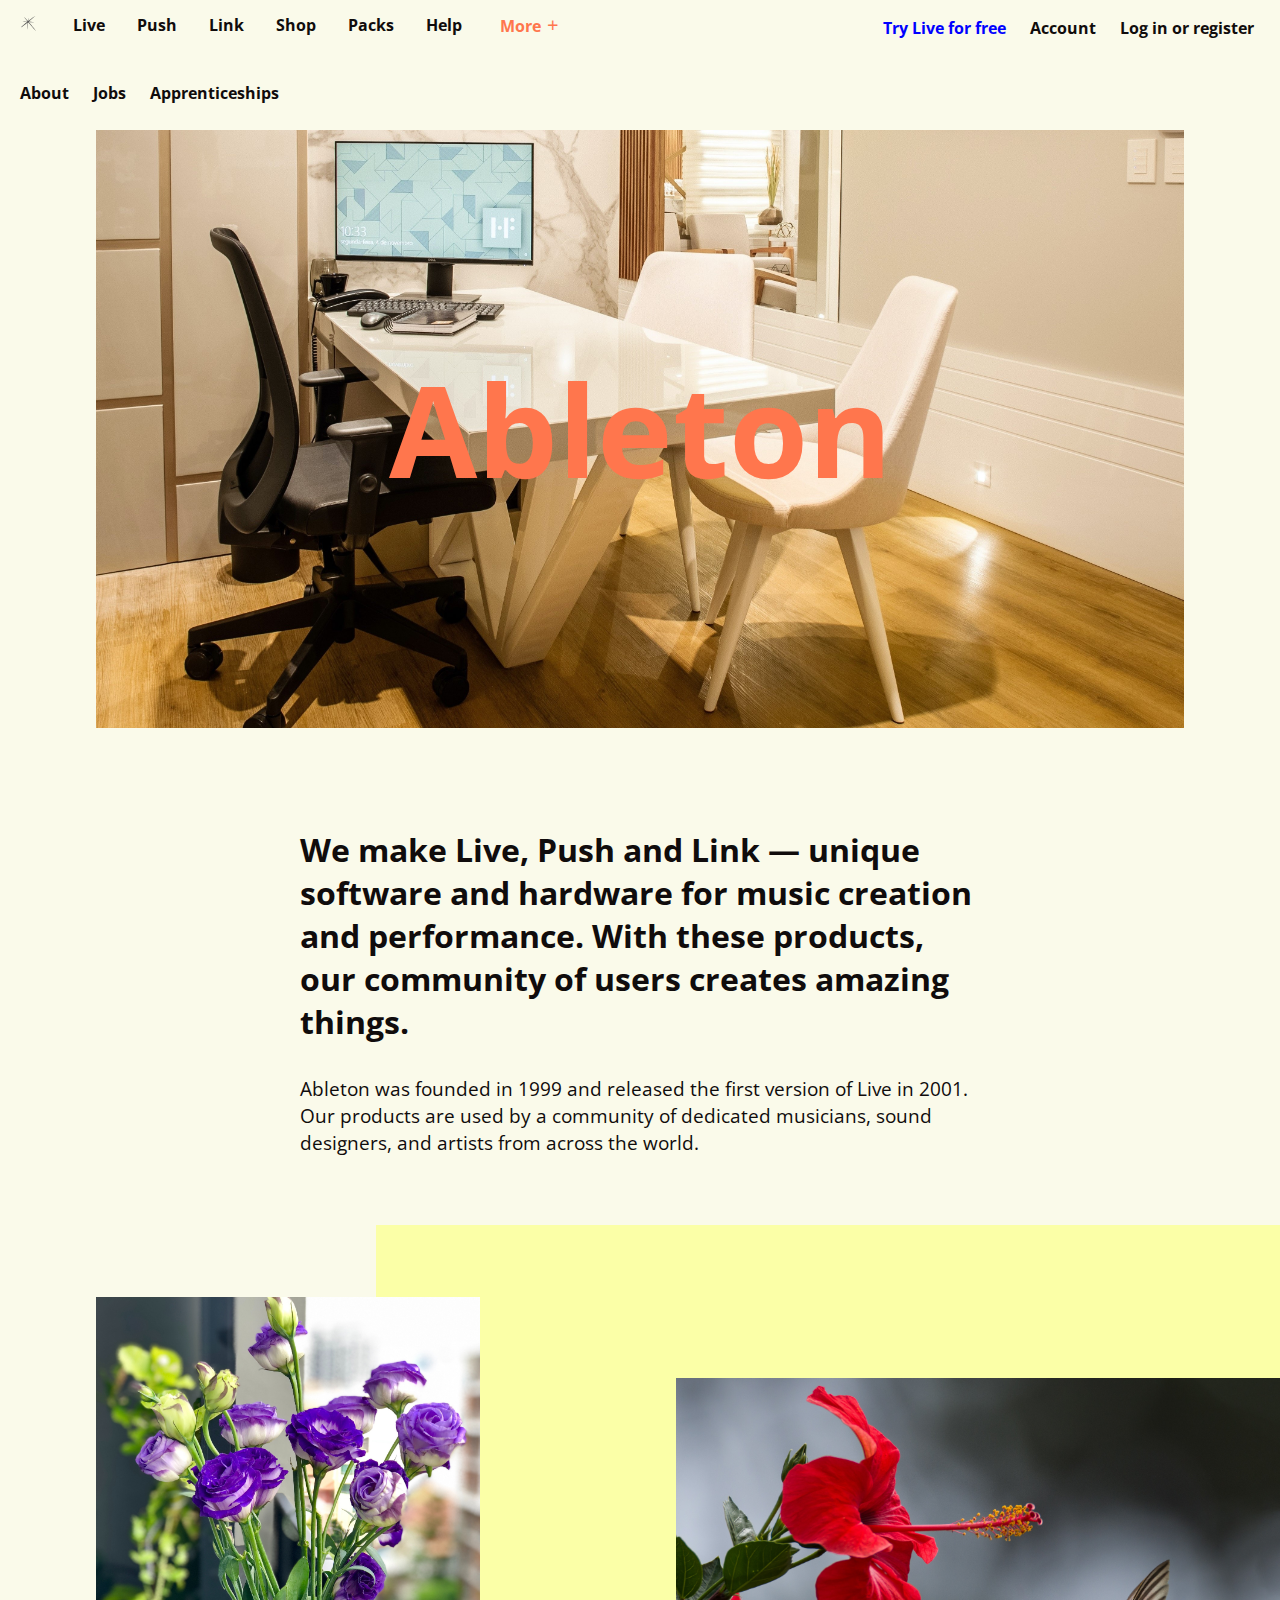
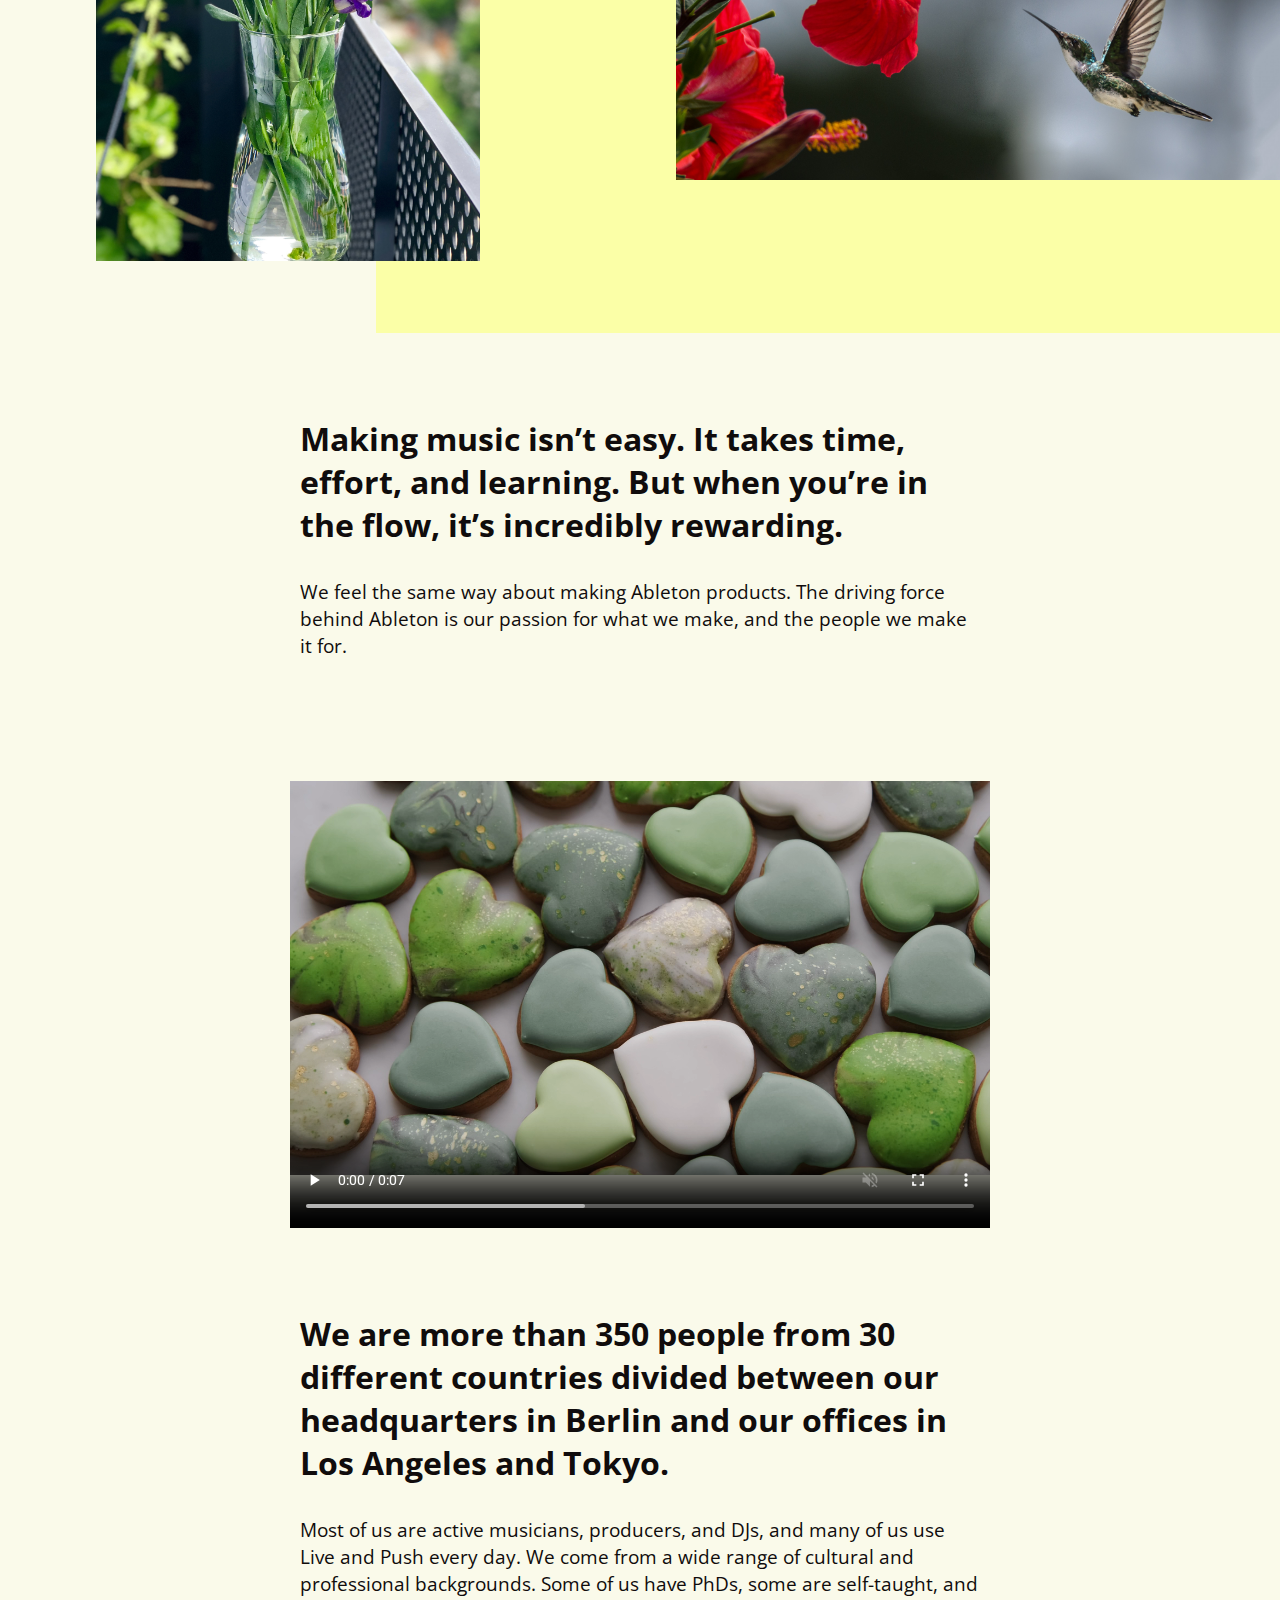
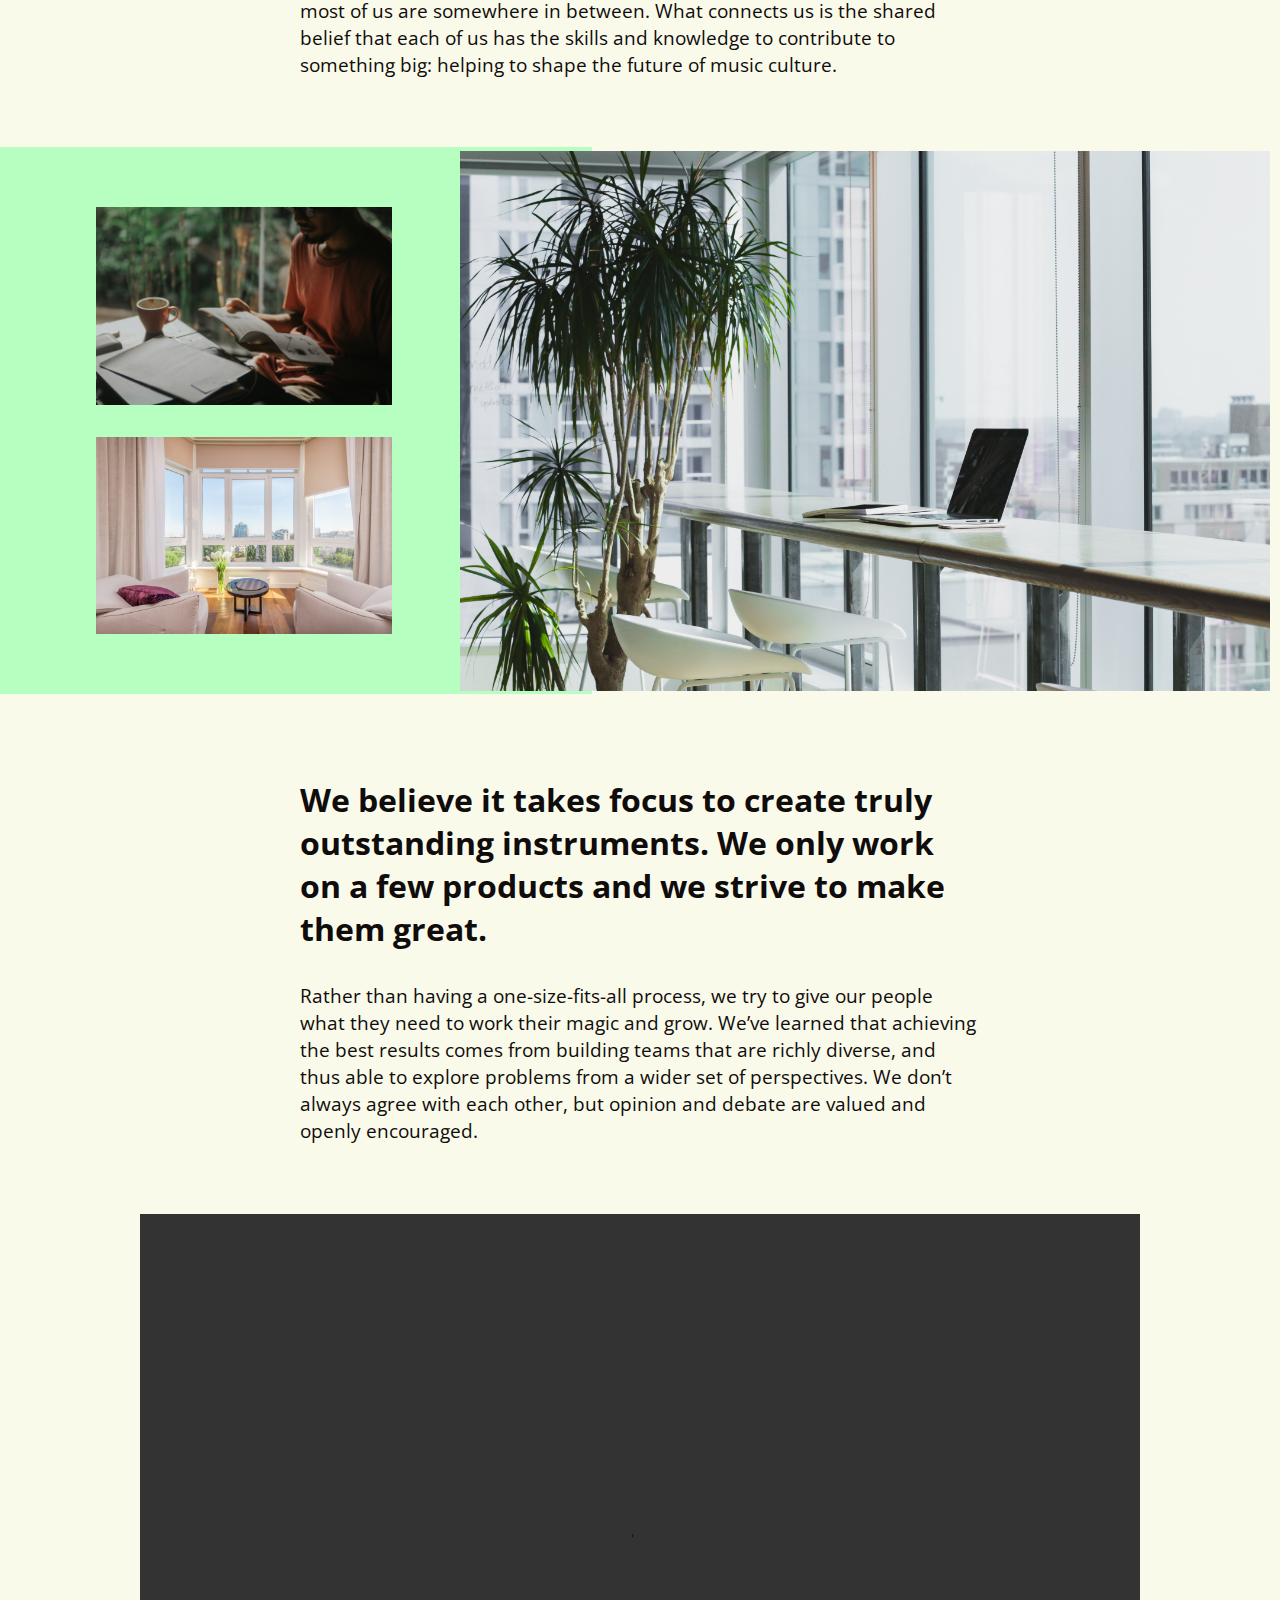
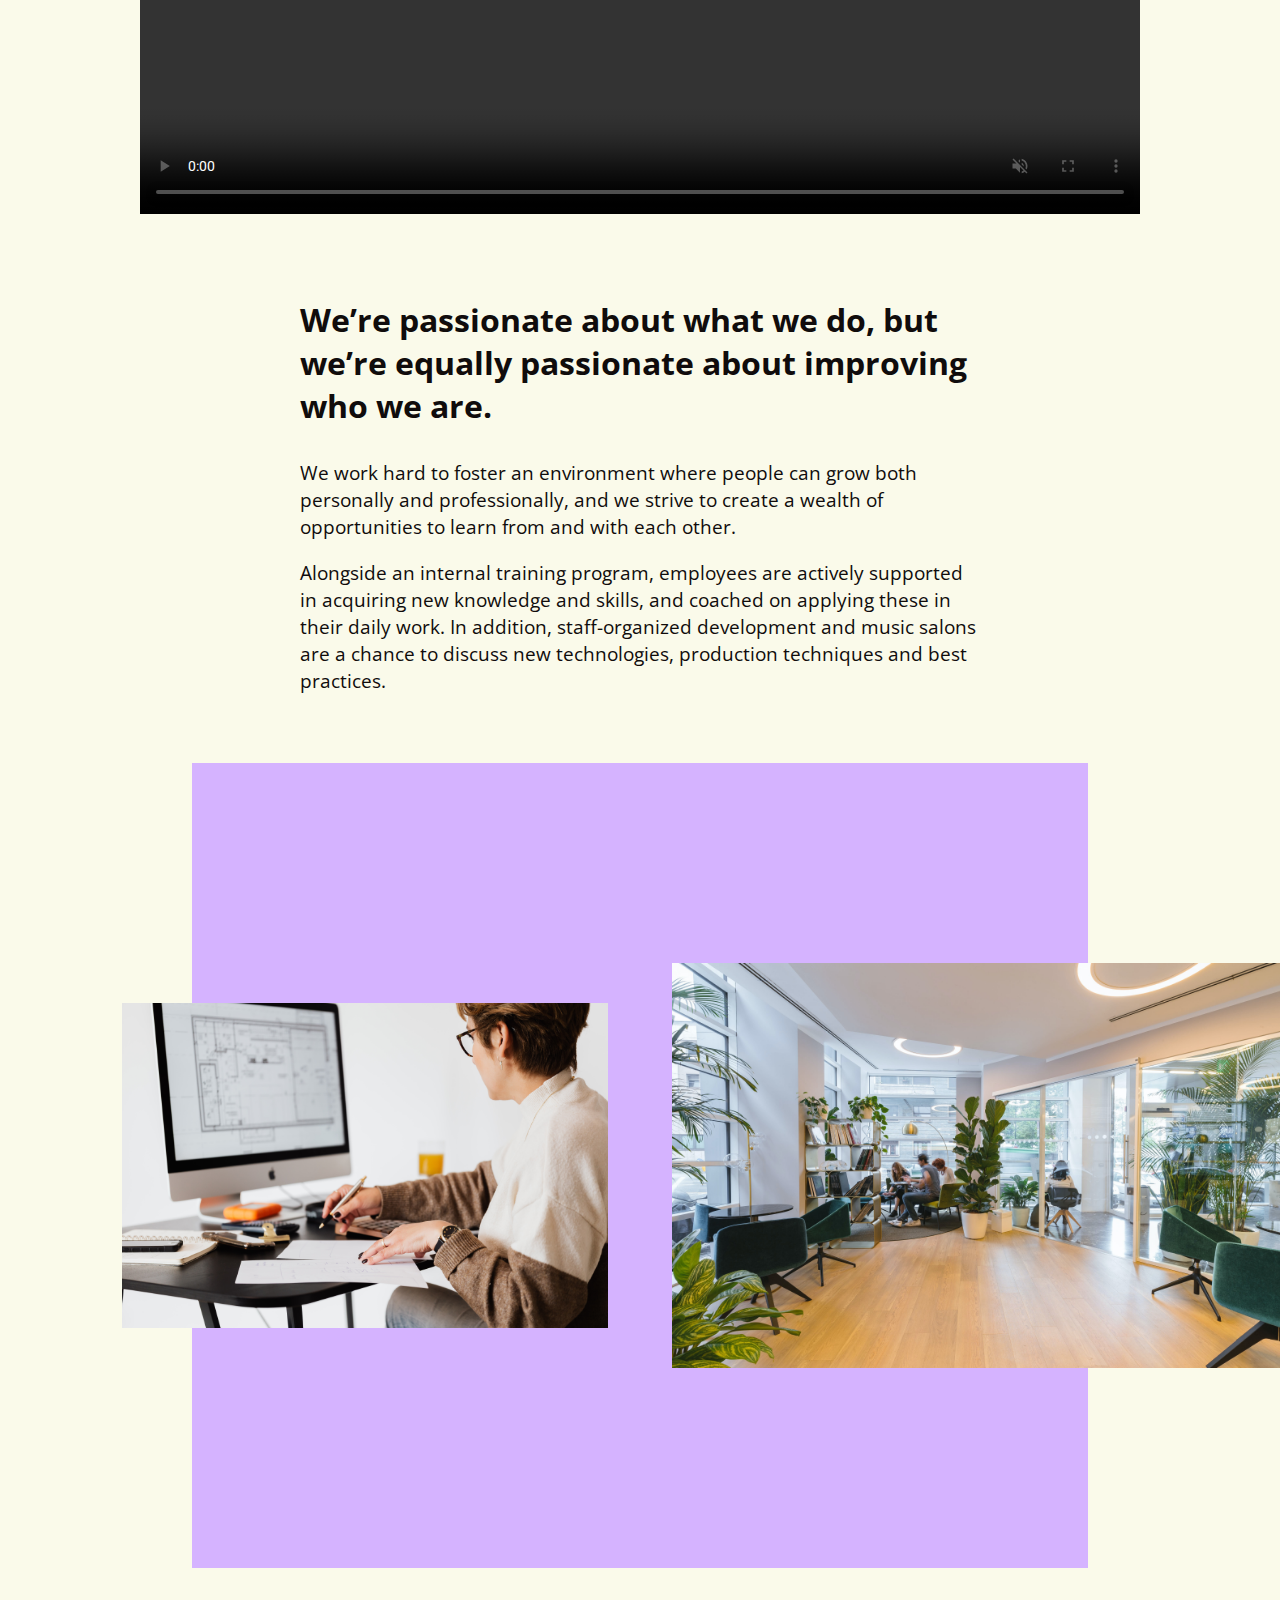
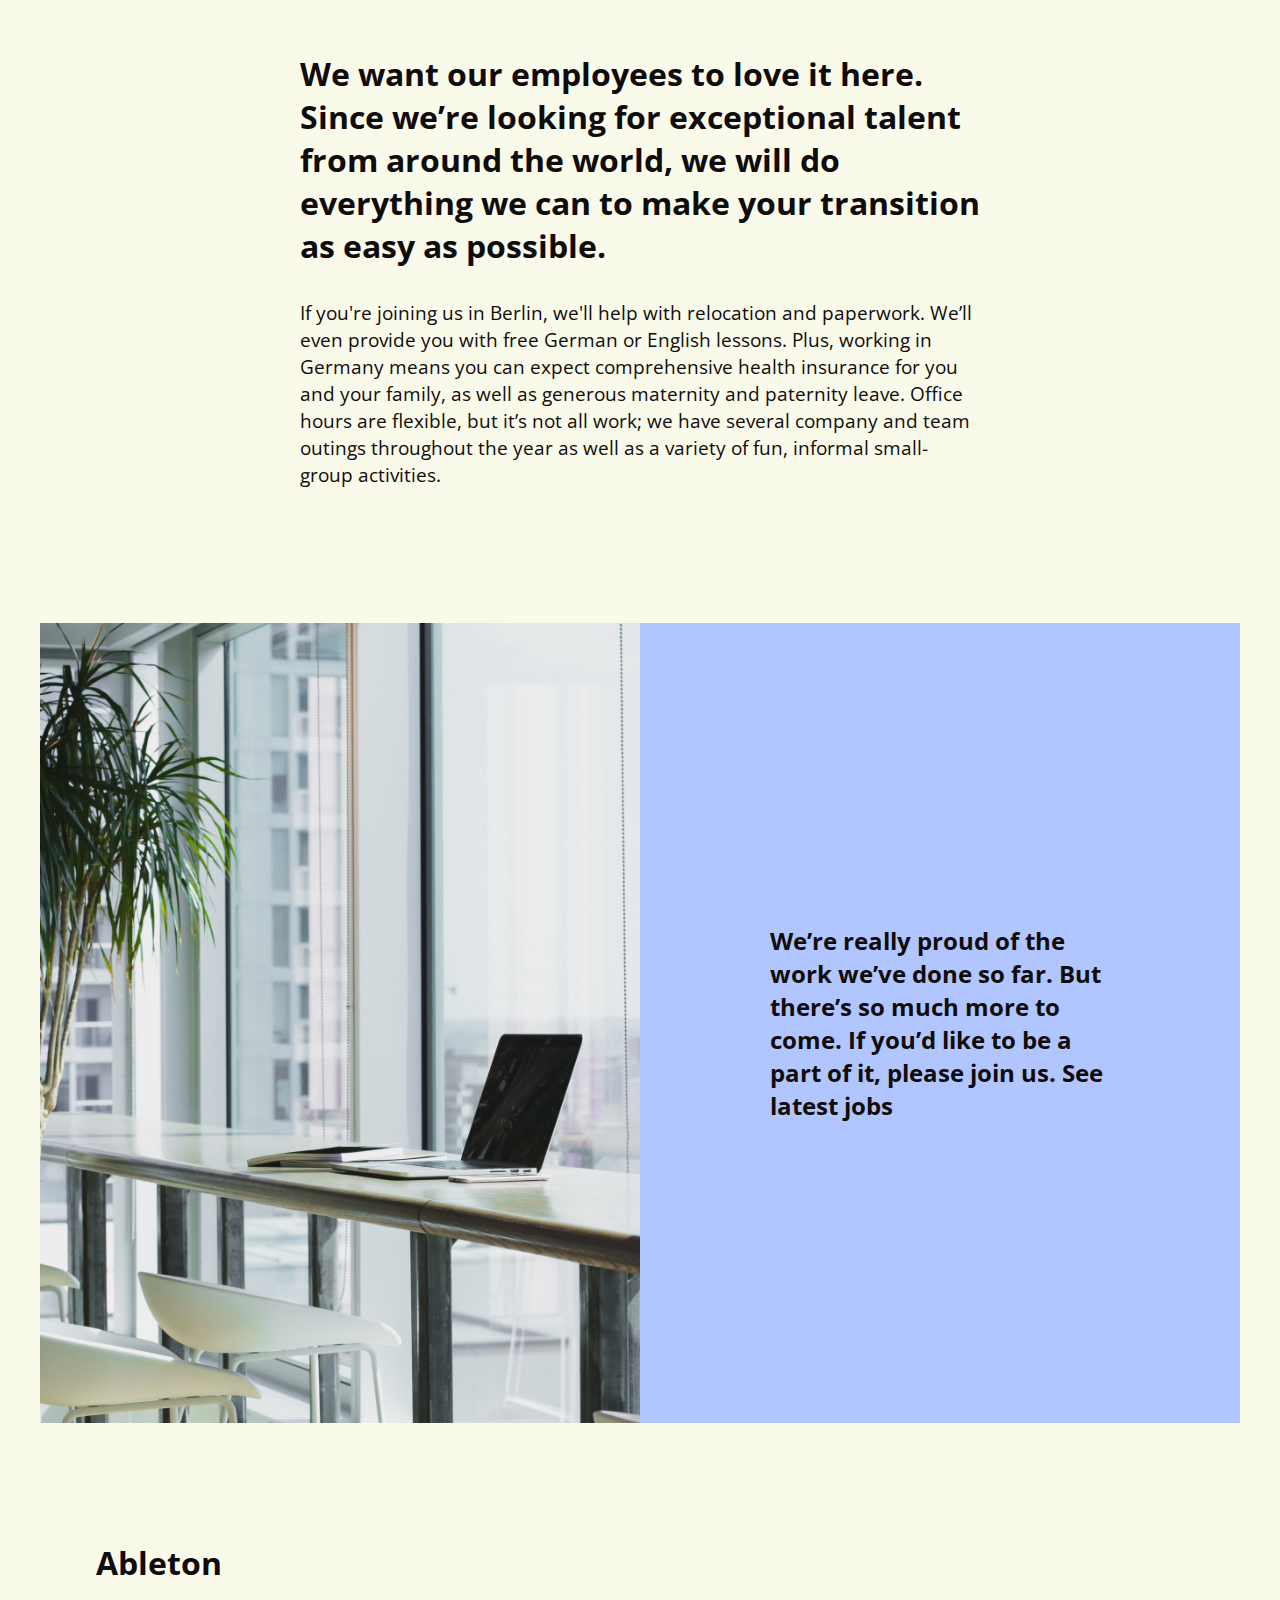
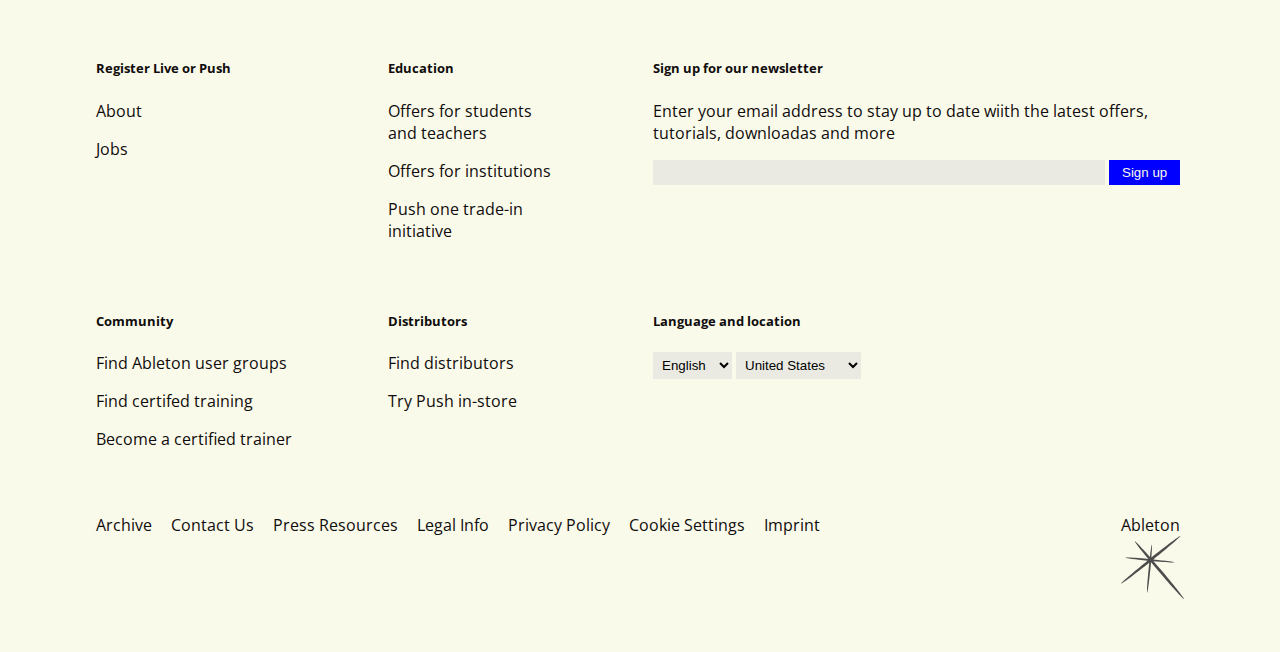
==== commit c999bb86: "nav font size" ====
--- a/index.html
+++ b/index.html
@@ -250,7 +250,7 @@
                 <li>Cookie Settings</li>
                 <li>Imprint</li>
             </ul>
-            <p> Lorem <img class="logo" src="img/reshot-icon-star-leak.svg" alt="icon"></p>
+            <p> Ableton <img class="logo" src="img/reshot-icon-star-leak.svg" alt="icon"></p>
         </nav>
     </footer>
 </body>
--- a/style.css
+++ b/style.css
@@ -41,22 +41,25 @@
     /* z-index: 1;  */
     top: 45px;
     left: 1px;
-    height: 300px;
+    height: 350px;
 }
 .nav-body .nav-left .dropdown .dropdown-content h3 {
     text-align: left;
     margin: 2em 6em 2em 6em;
+    font-size: 18px;
 }
 
 .nav-body .nav-left .dropdown .dropdown-content #more-on{
     display: flex;
     justify-content: space-between;
     margin: 0em 6em 0em 6em;
+    font-size: 16px;
 }
 .nav-body .nav-left .dropdown .dropdown-content #more-from {
     display: flex;
     justify-content: space-between;
     margin: 0em 6em 0em 6em;
+    font-size: 16px;
 }
 
 .nav-body .nav-left .dropdown .dropdown-content a {
@@ -70,6 +73,7 @@
 
 .nav-body .nav-left .dropdown .show {
     display: block;
+    font-family: 'Open Sans', sans-serif;
 }
 
 #logo {
@@ -81,14 +85,19 @@
     font-weight: bold;
     padding: 25px 10px;
 }
-.nav-body .orange{
+.nav-body .nav-left .dropdown .dropbtn .orange{
     color: #ff764d;
+    font-size: 16px;
+    font-family: 'Open Sans', sans-serif;
 }
 .nav-body .blue {
     color: #0000FF;
 }
 .nav-body .nav-right{
     margin-right: 16px;
+}
+.nav-body .nav-right a {
+    text-decoration: none;
 }
 main .nav-main ul li {
     display: inline;
--- a/fonts.css
+++ b/fonts.css
@@ -1,7 +1,3 @@
-/* font-family: 'Open Sans',
-sans-serif;
-font-family: 'Roboto',
-sans-serif; */
 body{
     font-family: 'Roboto', sans-serif;
     font-family: 'Open Sans', sans-serif;
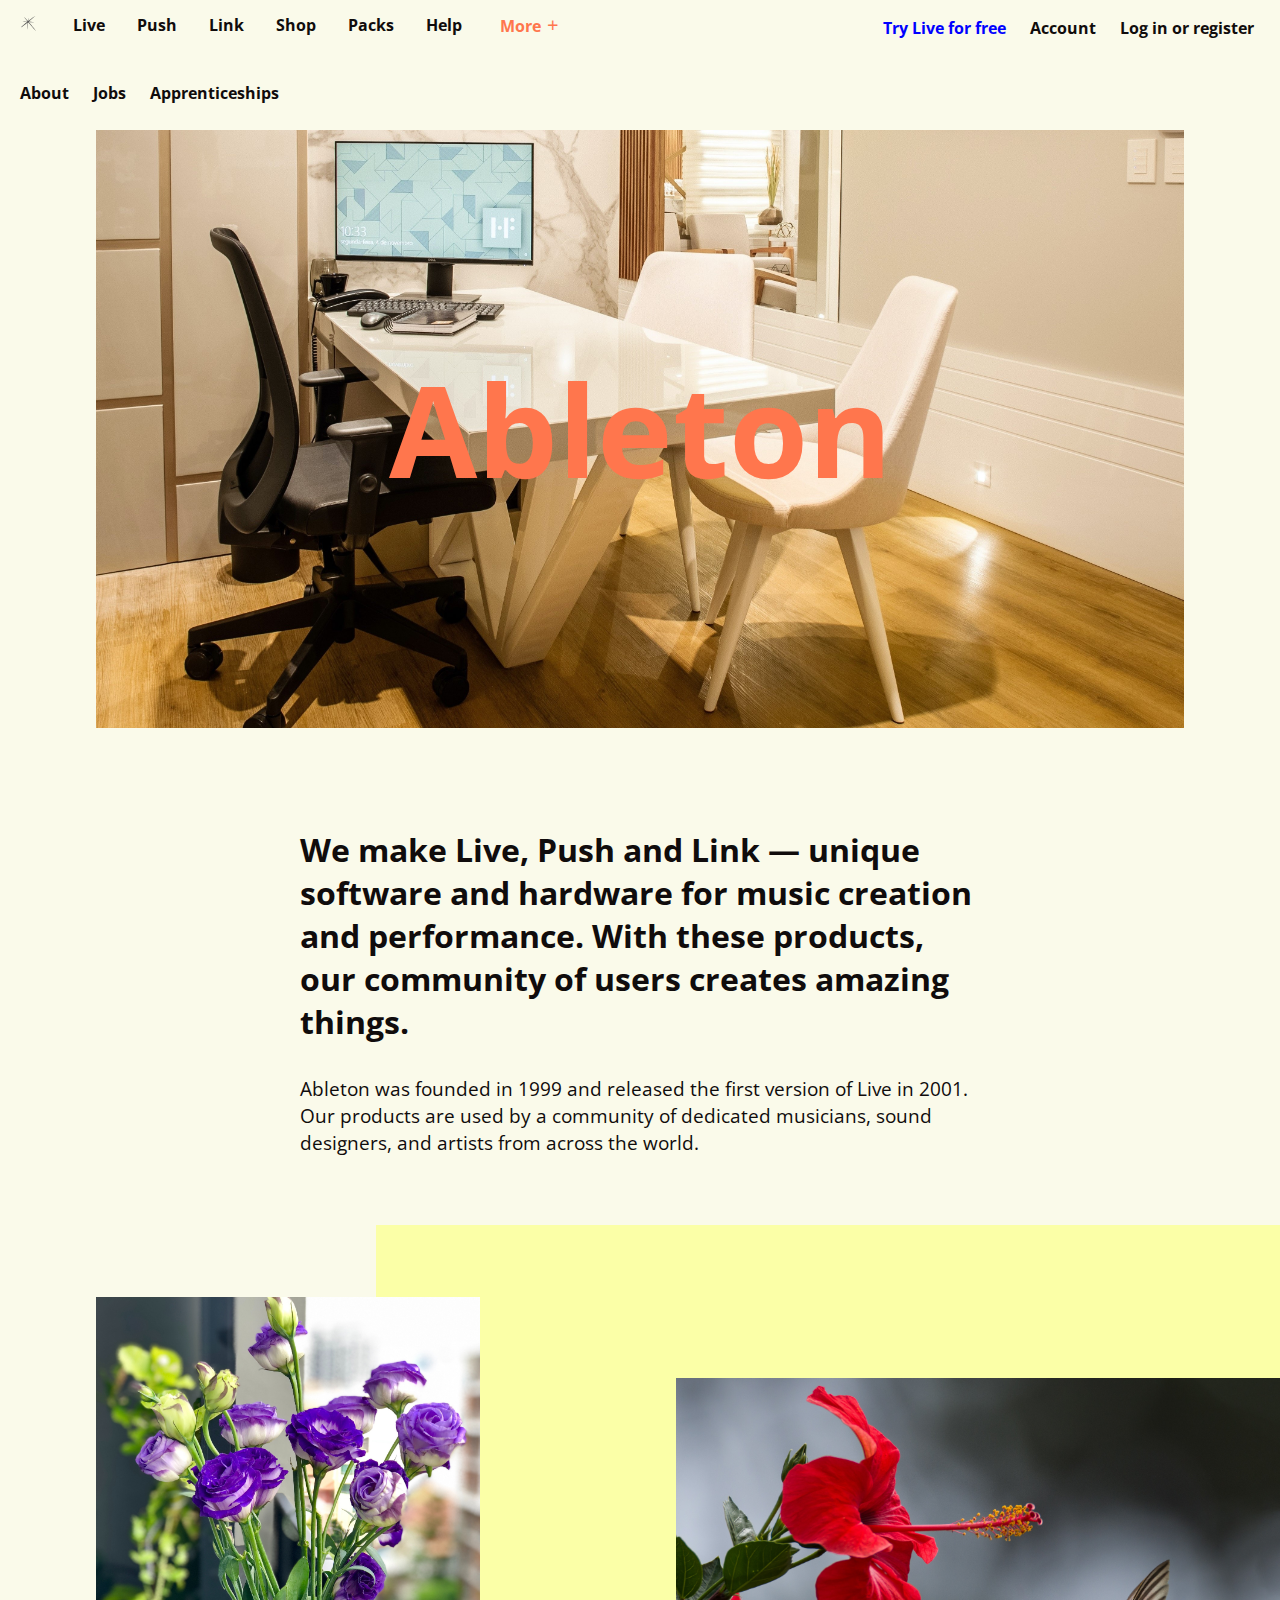
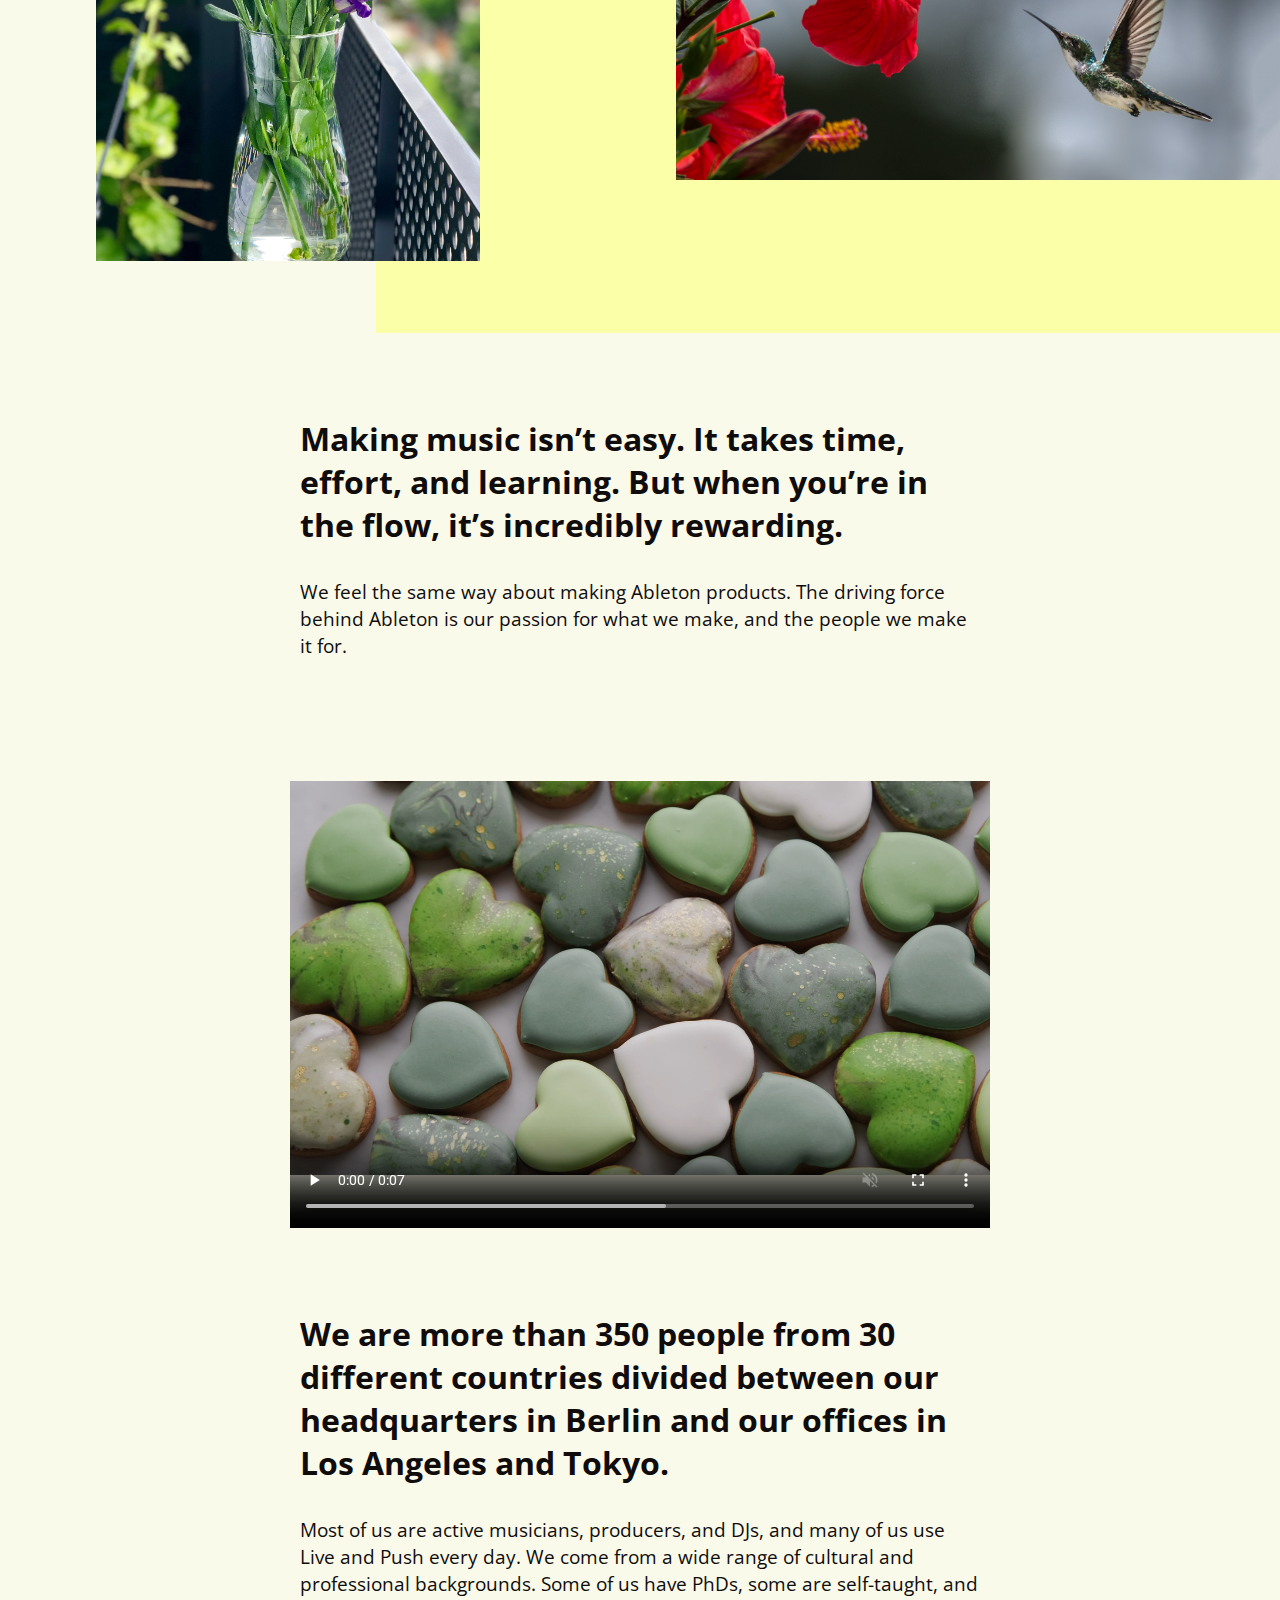
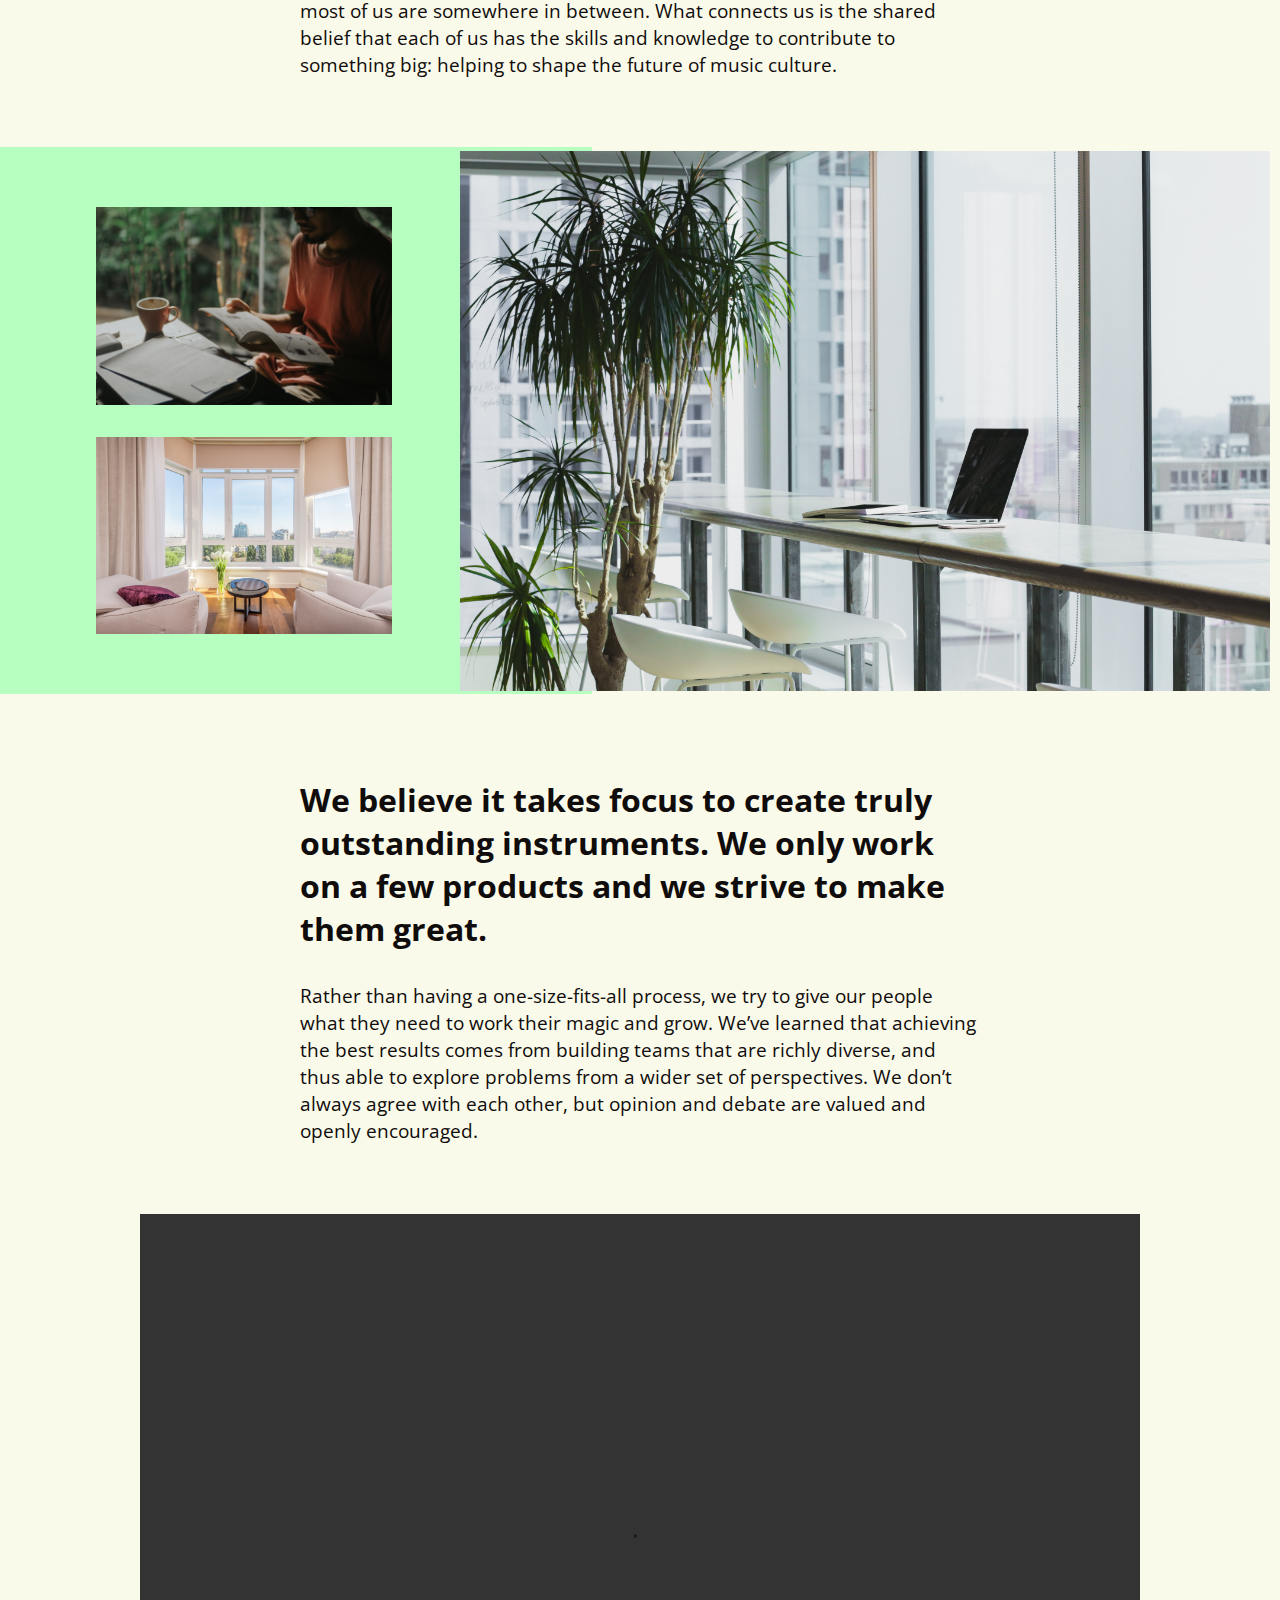
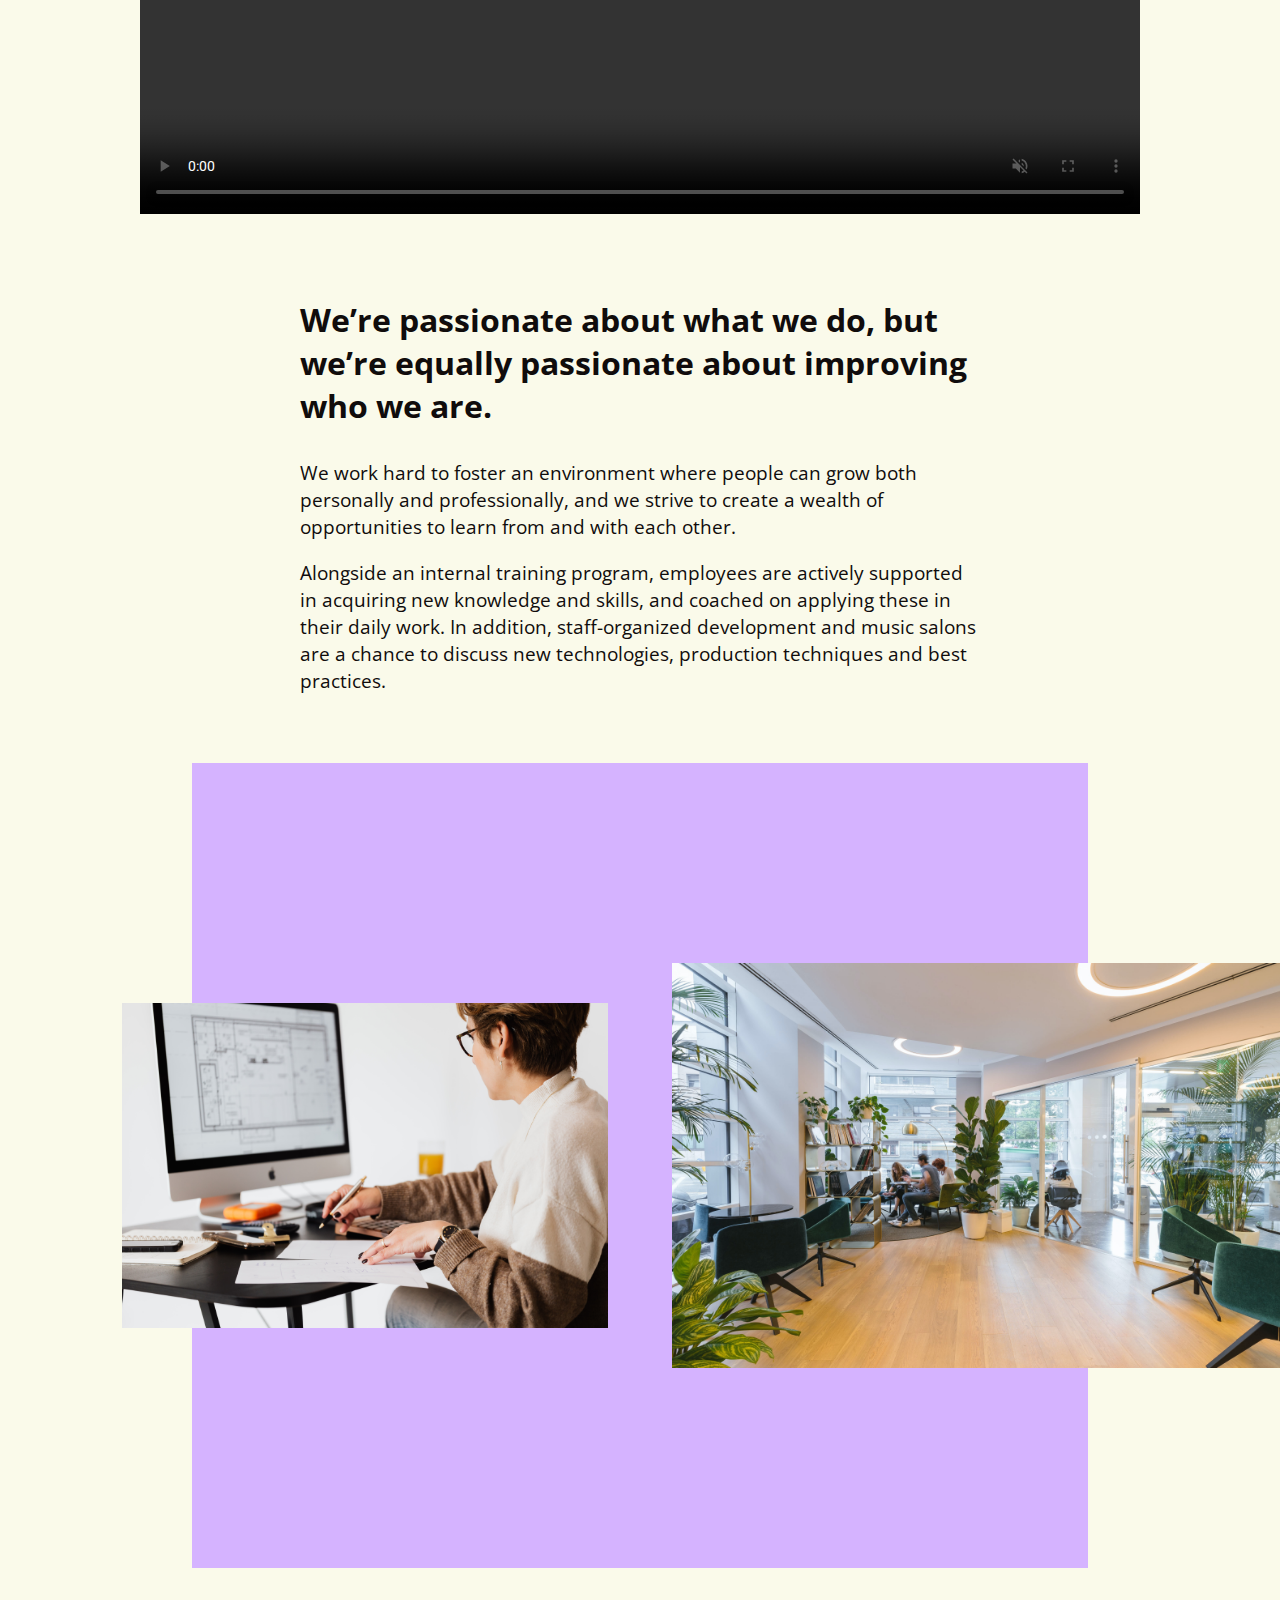
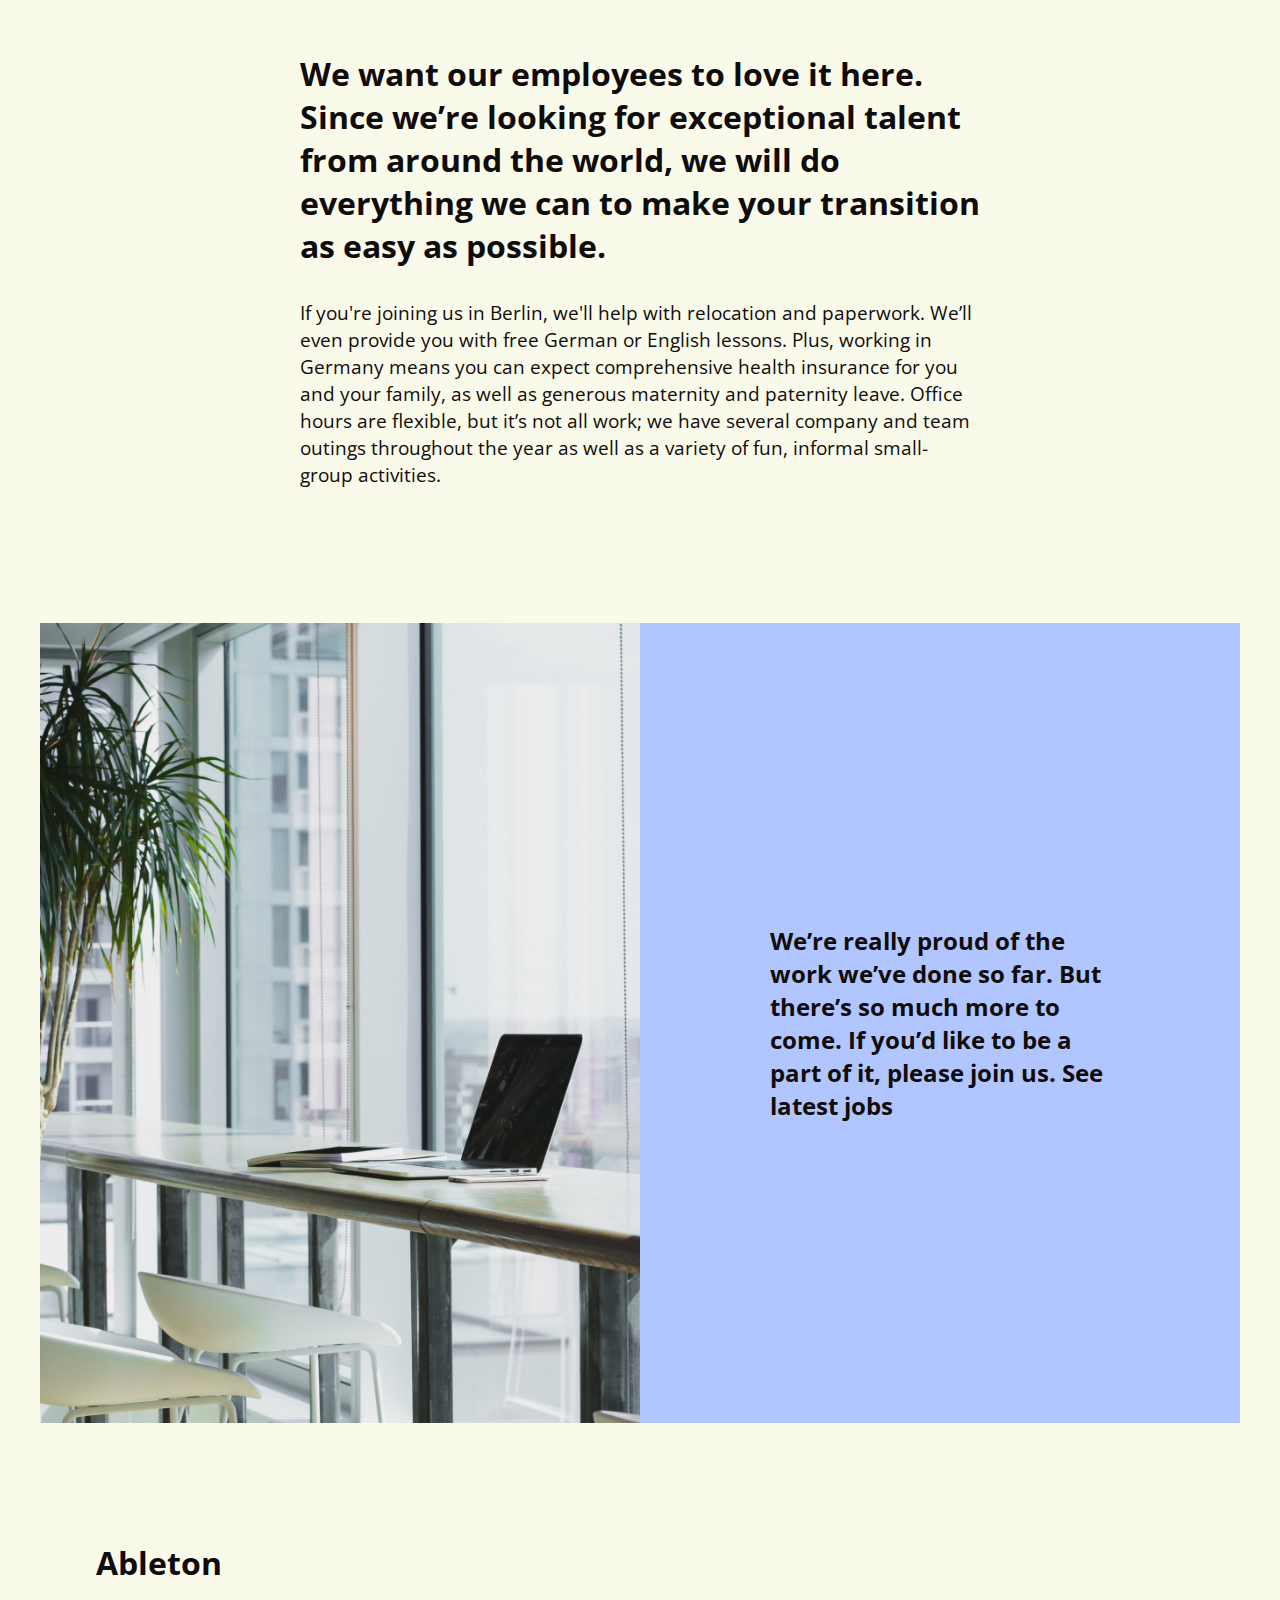
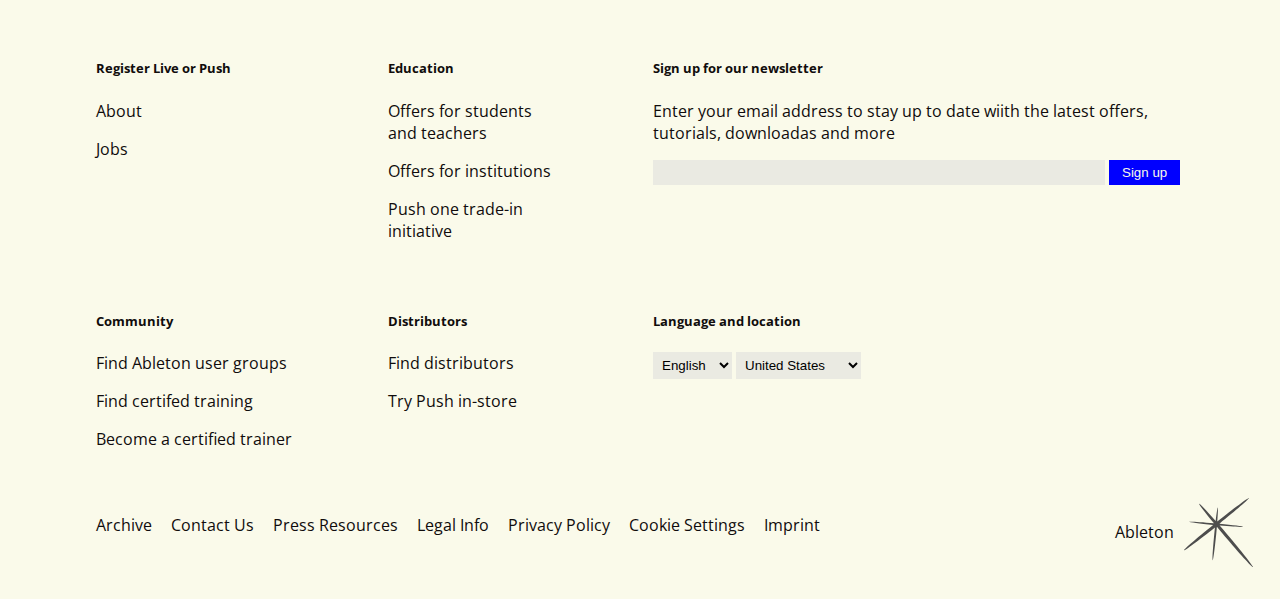
==== commit 8efe6dd9: "fixed the footer name and logo" ====
--- a/index.html
+++ b/index.html
@@ -250,7 +250,7 @@
                 <li>Cookie Settings</li>
                 <li>Imprint</li>
             </ul>
-            <p> Ableton <img class="logo" src="img/reshot-icon-star-leak.svg" alt="icon"></p>
+            <div id="footer-name-logo"> <span>Ableton</span> <img class="logo" src="img/reshot-icon-star-leak.svg" alt="icon"></div>
         </nav>
     </footer>
 </body>
--- a/style.css
+++ b/style.css
@@ -202,7 +202,6 @@
      object-fit: cover;
      height: 60vh;
      grid-area: 1/1/1/3;
-    /* margin-right:64px; */
      position: absolute;
      right: 150px;
      left:460px;
@@ -361,7 +360,14 @@
     text-decoration: none;
     padding-right:  15px;
 }
-
+footer .footer-nav #footer-name-logo{
+    display: flex;
+    align-items: center;
+}
+
+footer .footer-nav #footer-name-logo span {
+    margin-right: 10px;
+}
 
 @media only screen and ((min-width:769px) and (max-width:1024px)){
     .banner{
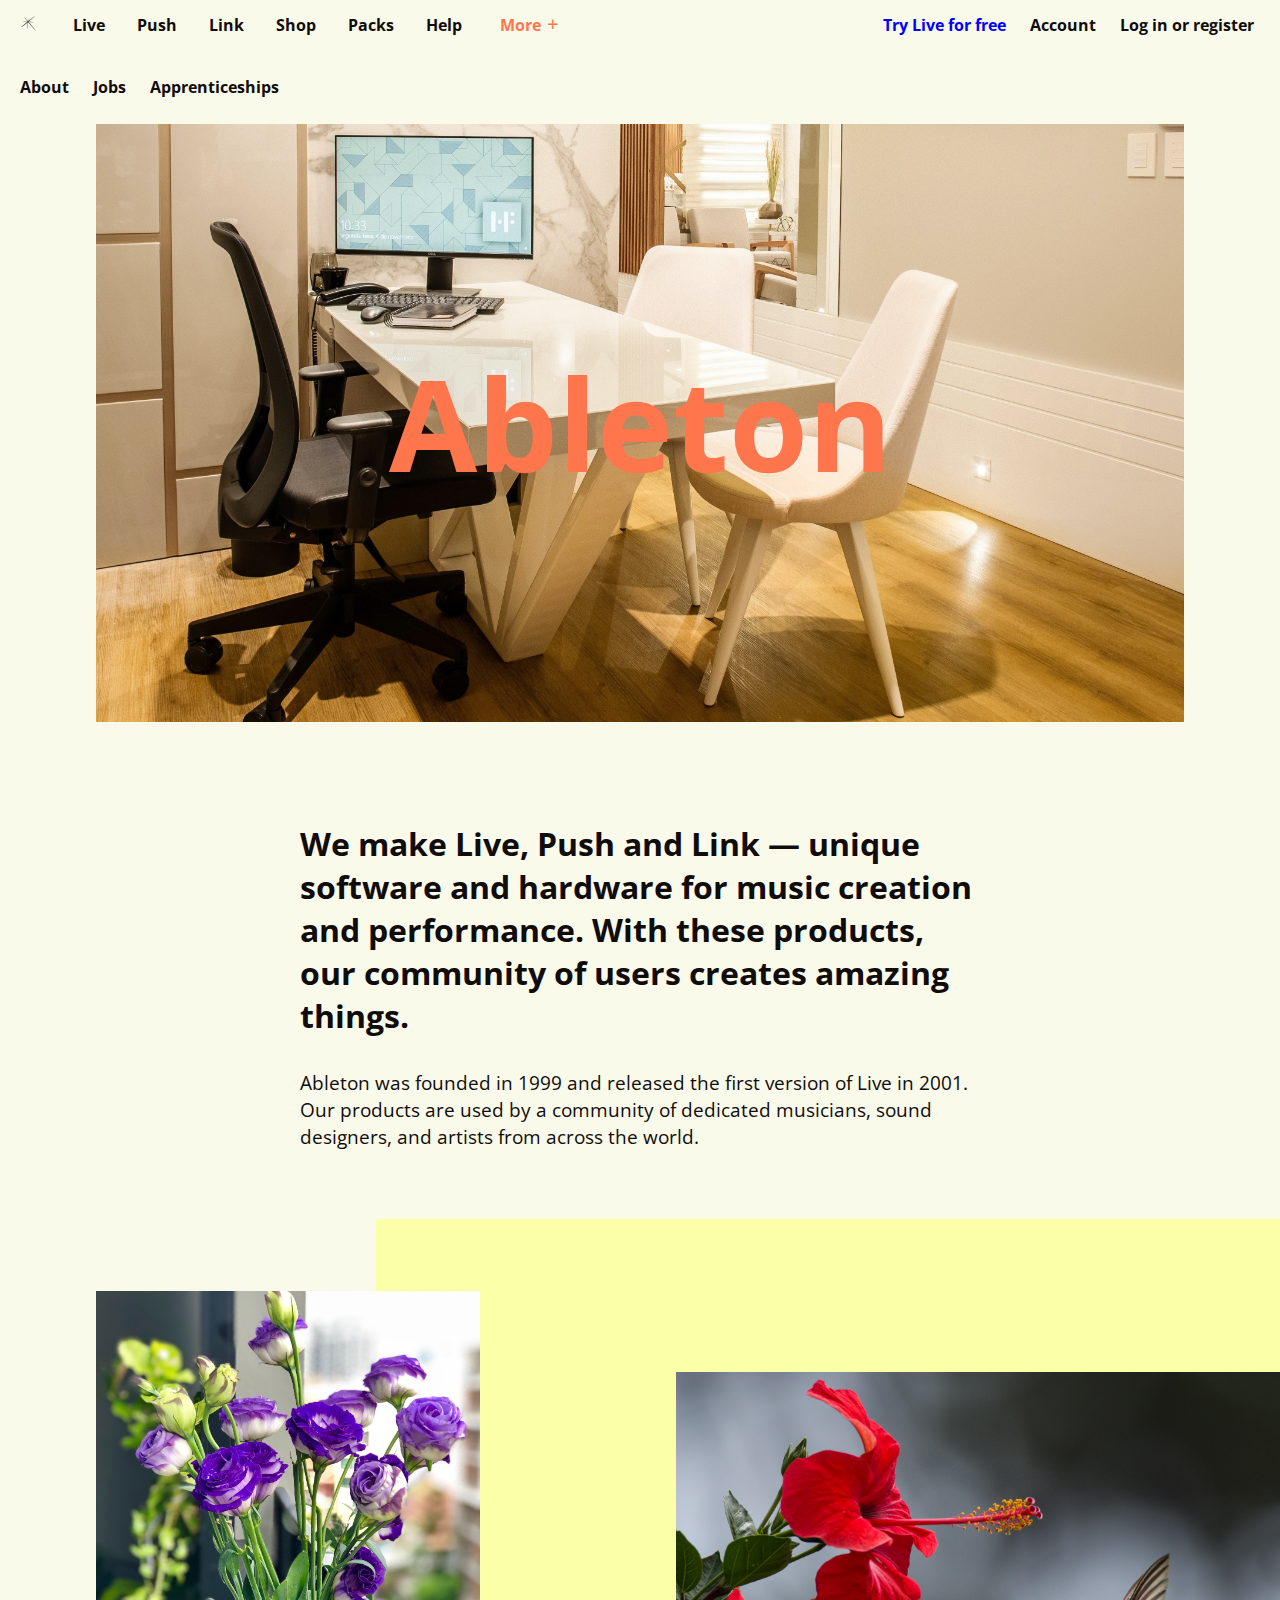
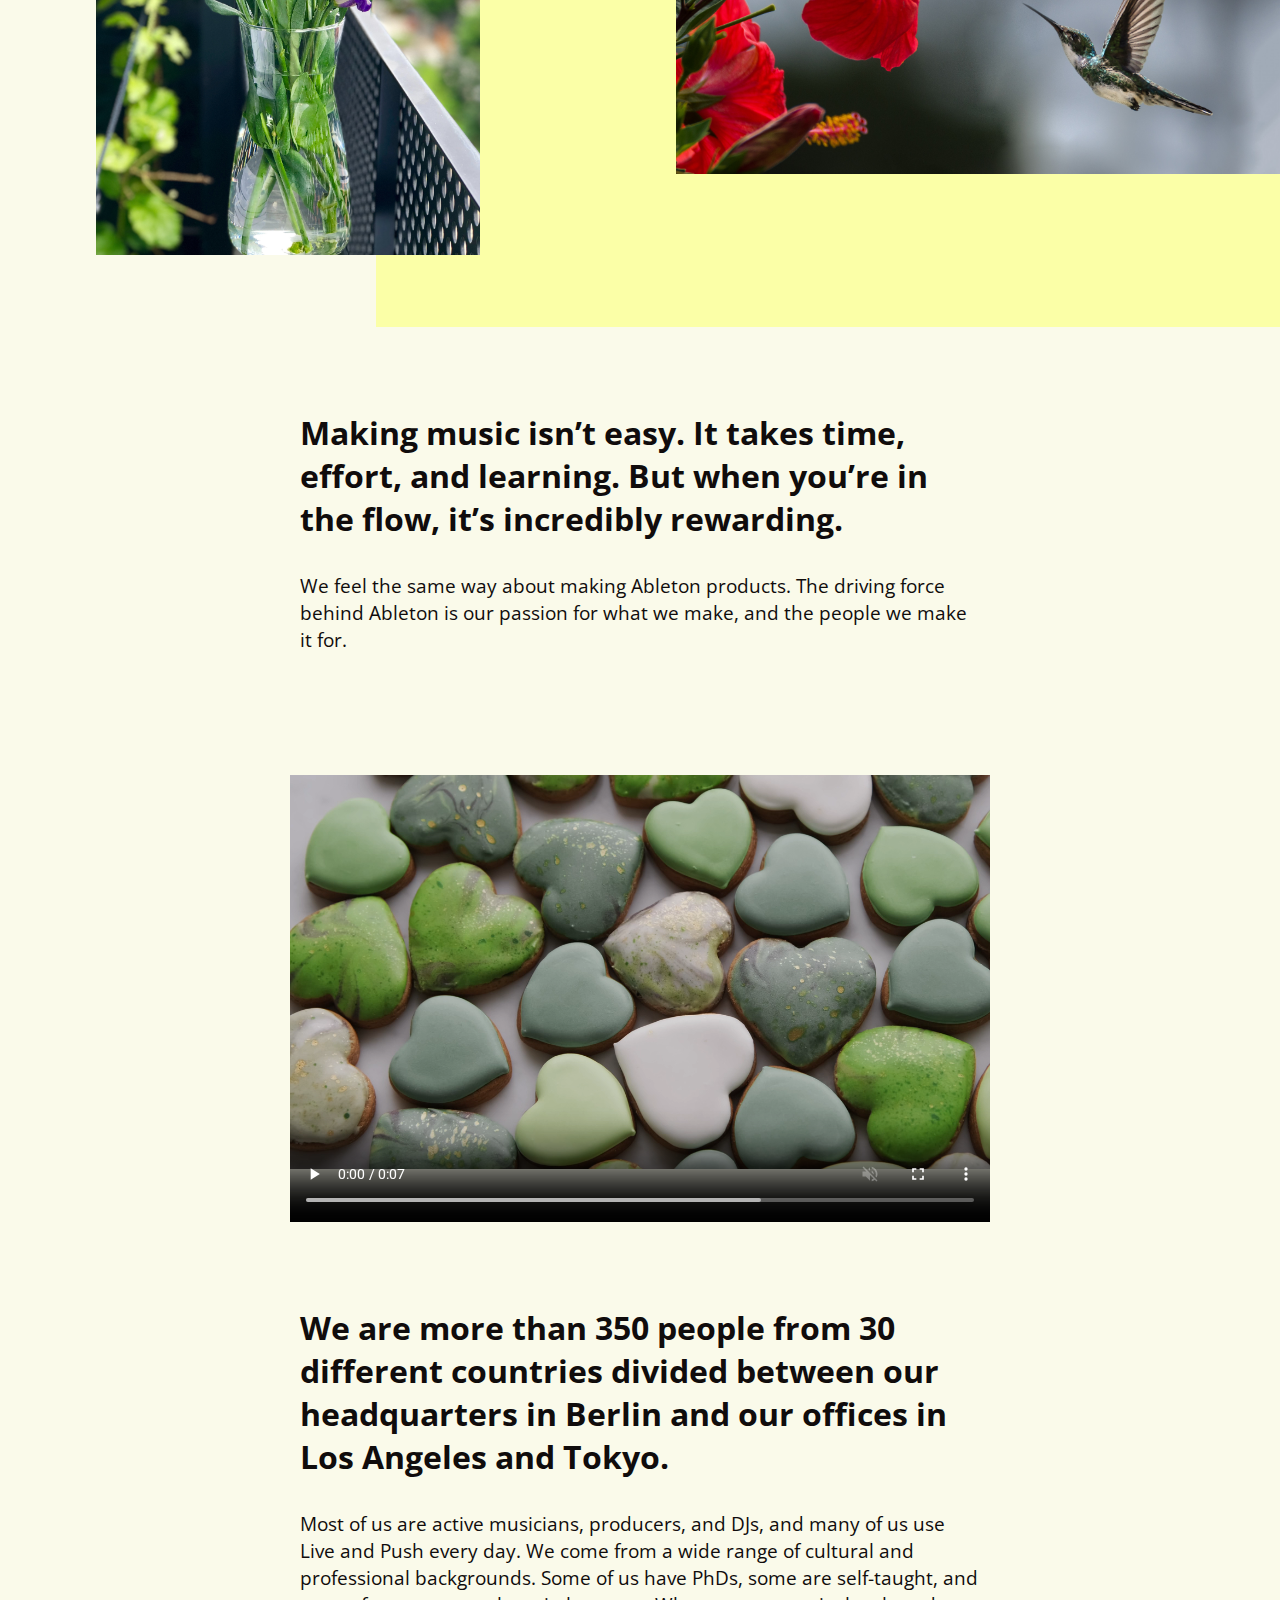
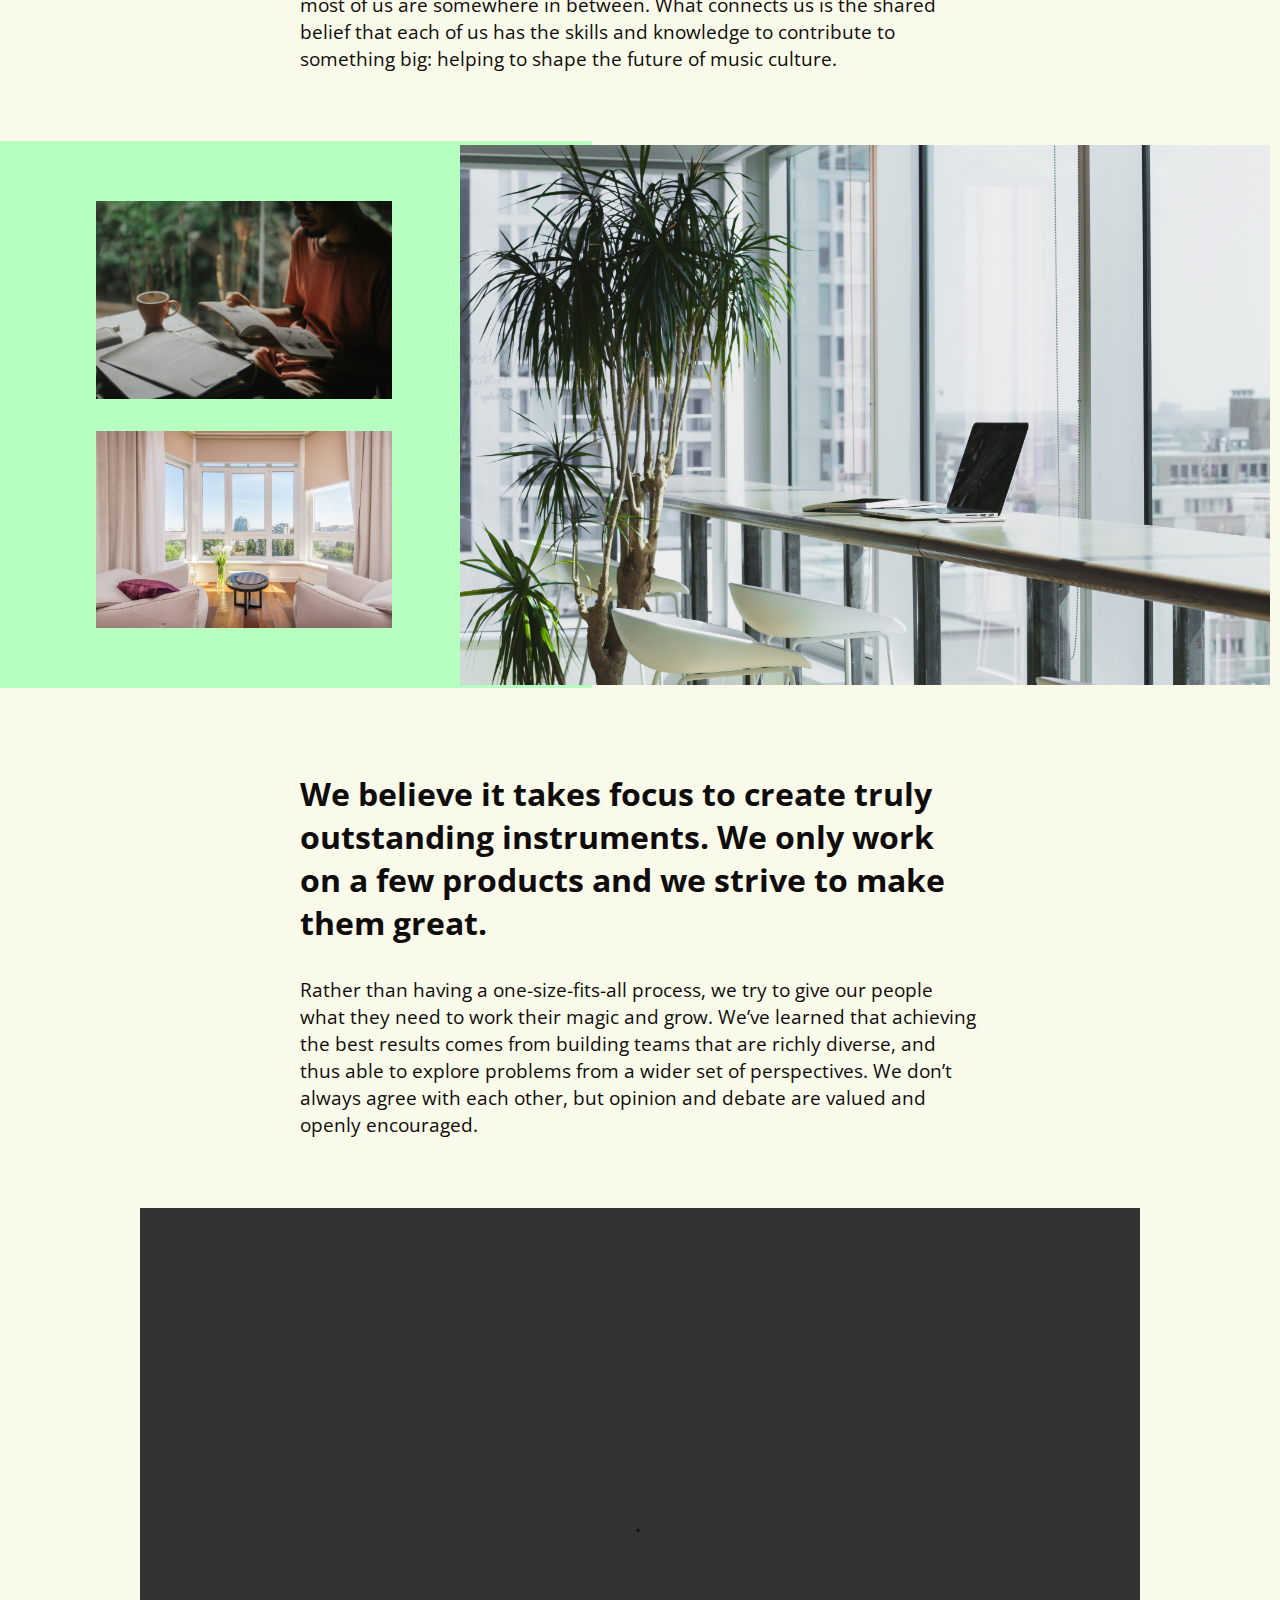
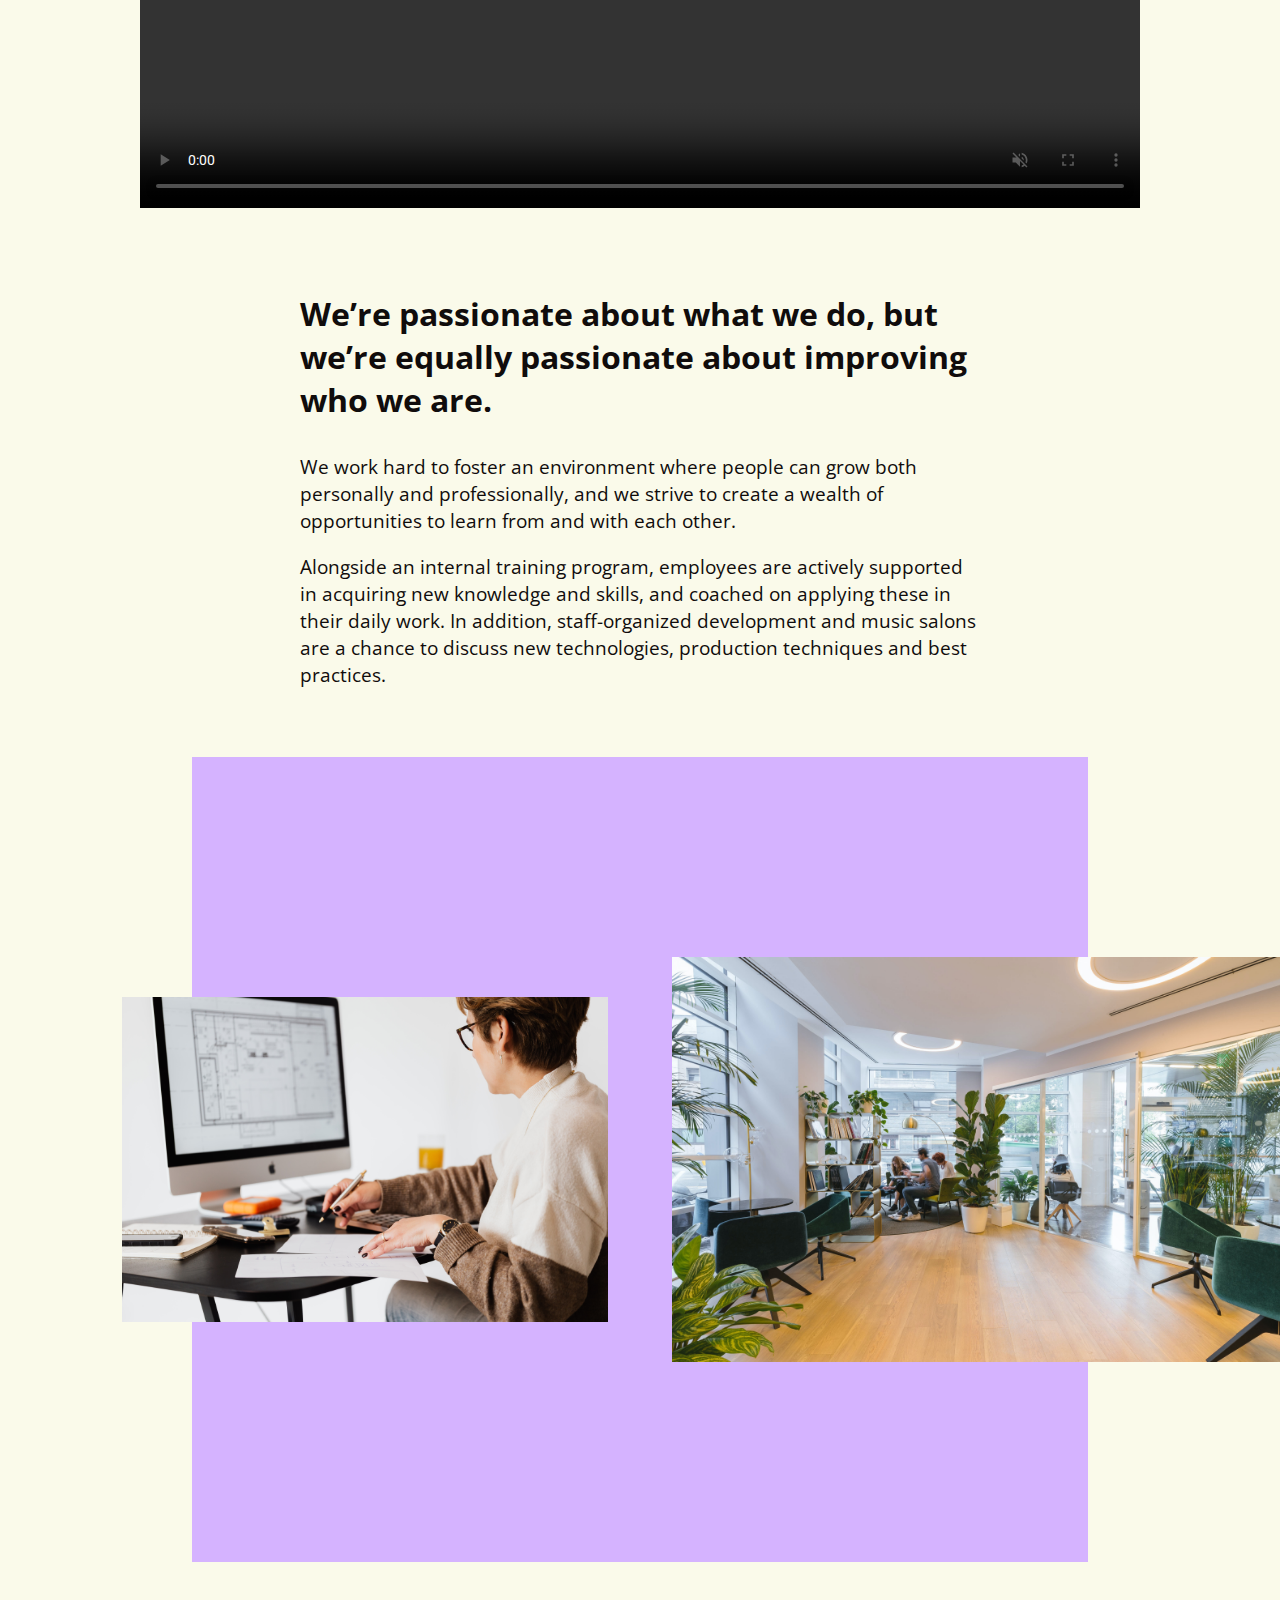
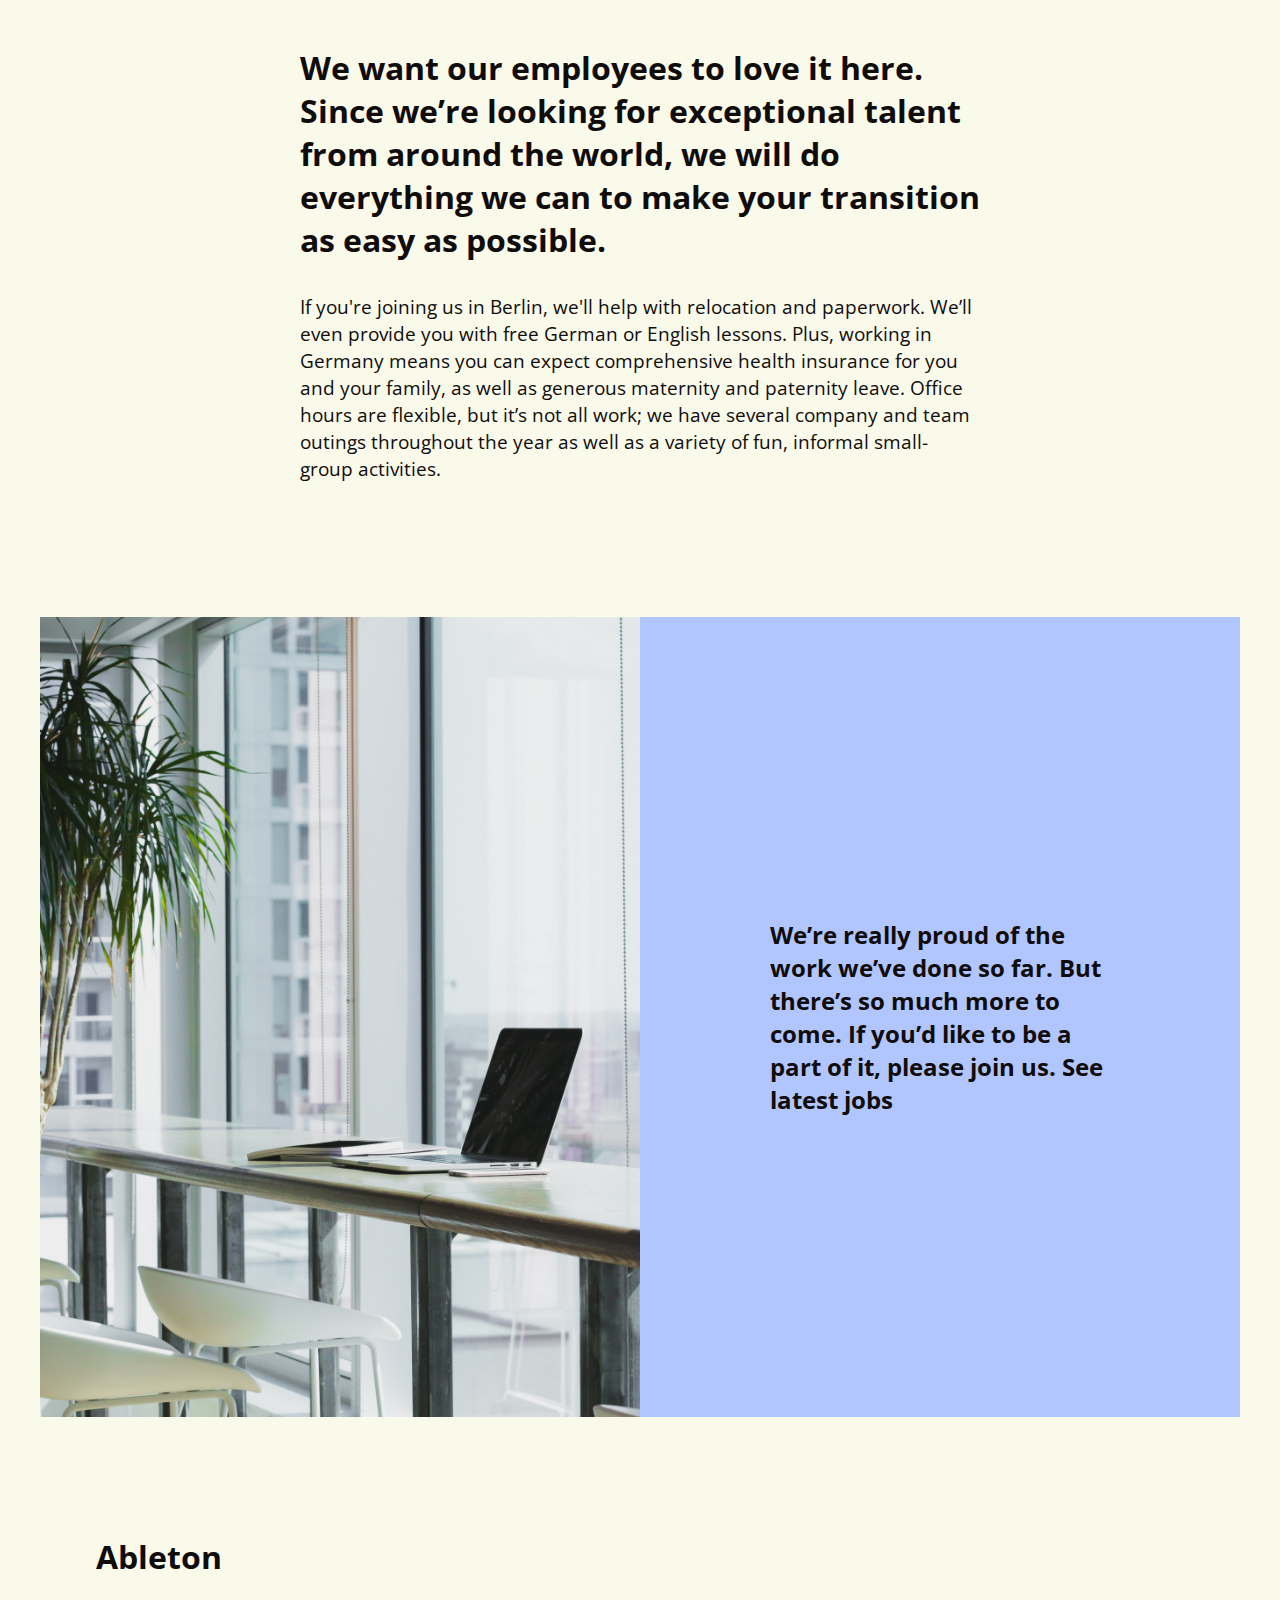
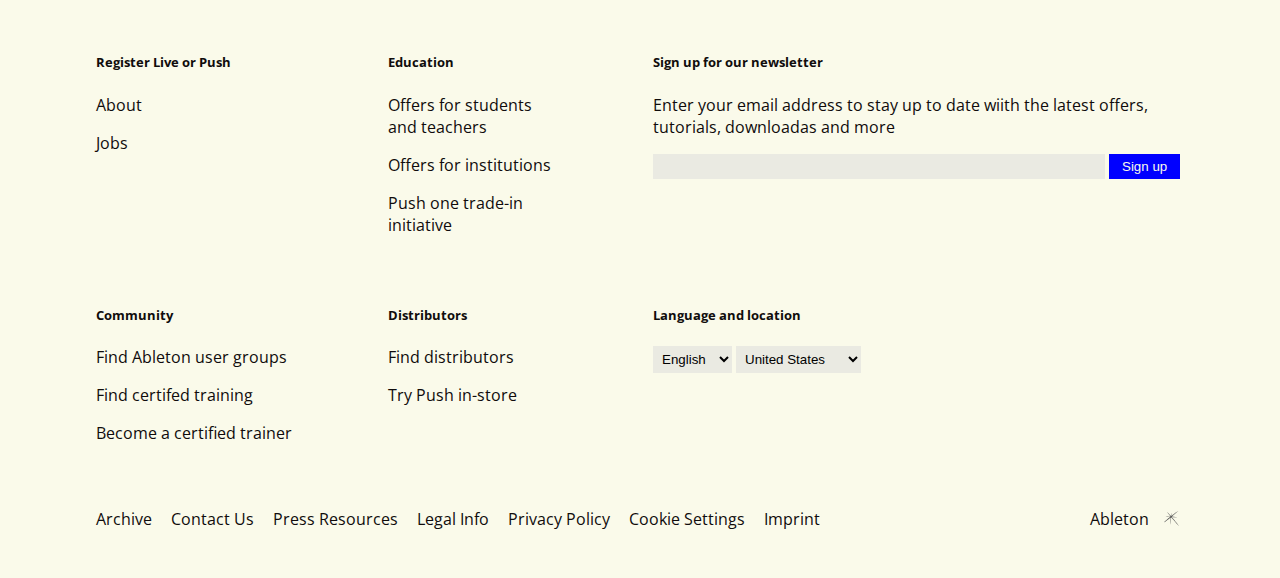
==== commit bd69a4bf: "fixed footer logo size" ====
--- a/index.html
+++ b/index.html
@@ -250,7 +250,7 @@
                 <li>Cookie Settings</li>
                 <li>Imprint</li>
             </ul>
-            <div id="footer-name-logo"> <span>Ableton</span> <img class="logo" src="img/reshot-icon-star-leak.svg" alt="icon"></div>
+            <div id="footer-name-logo"> <span>Ableton</span> <img id="logo" src="img/reshot-icon-star-leak.svg" alt="icon"></div>
         </nav>
     </footer>
 </body>
--- a/style.css
+++ b/style.css
@@ -14,10 +14,13 @@
 .nav-body .nav-left{
     padding: 0;
     overflow: hidden;
+    display: flex;
+    align-items: center;
+    flex-wrap: wrap;
 }
 .nav-body .nav-left a {
-    float: left;  
-    text-align: center;
+    /* float: left;   */
+    /* text-align: center; */
     padding: 14px 16px;
     text-decoration: none;
 }
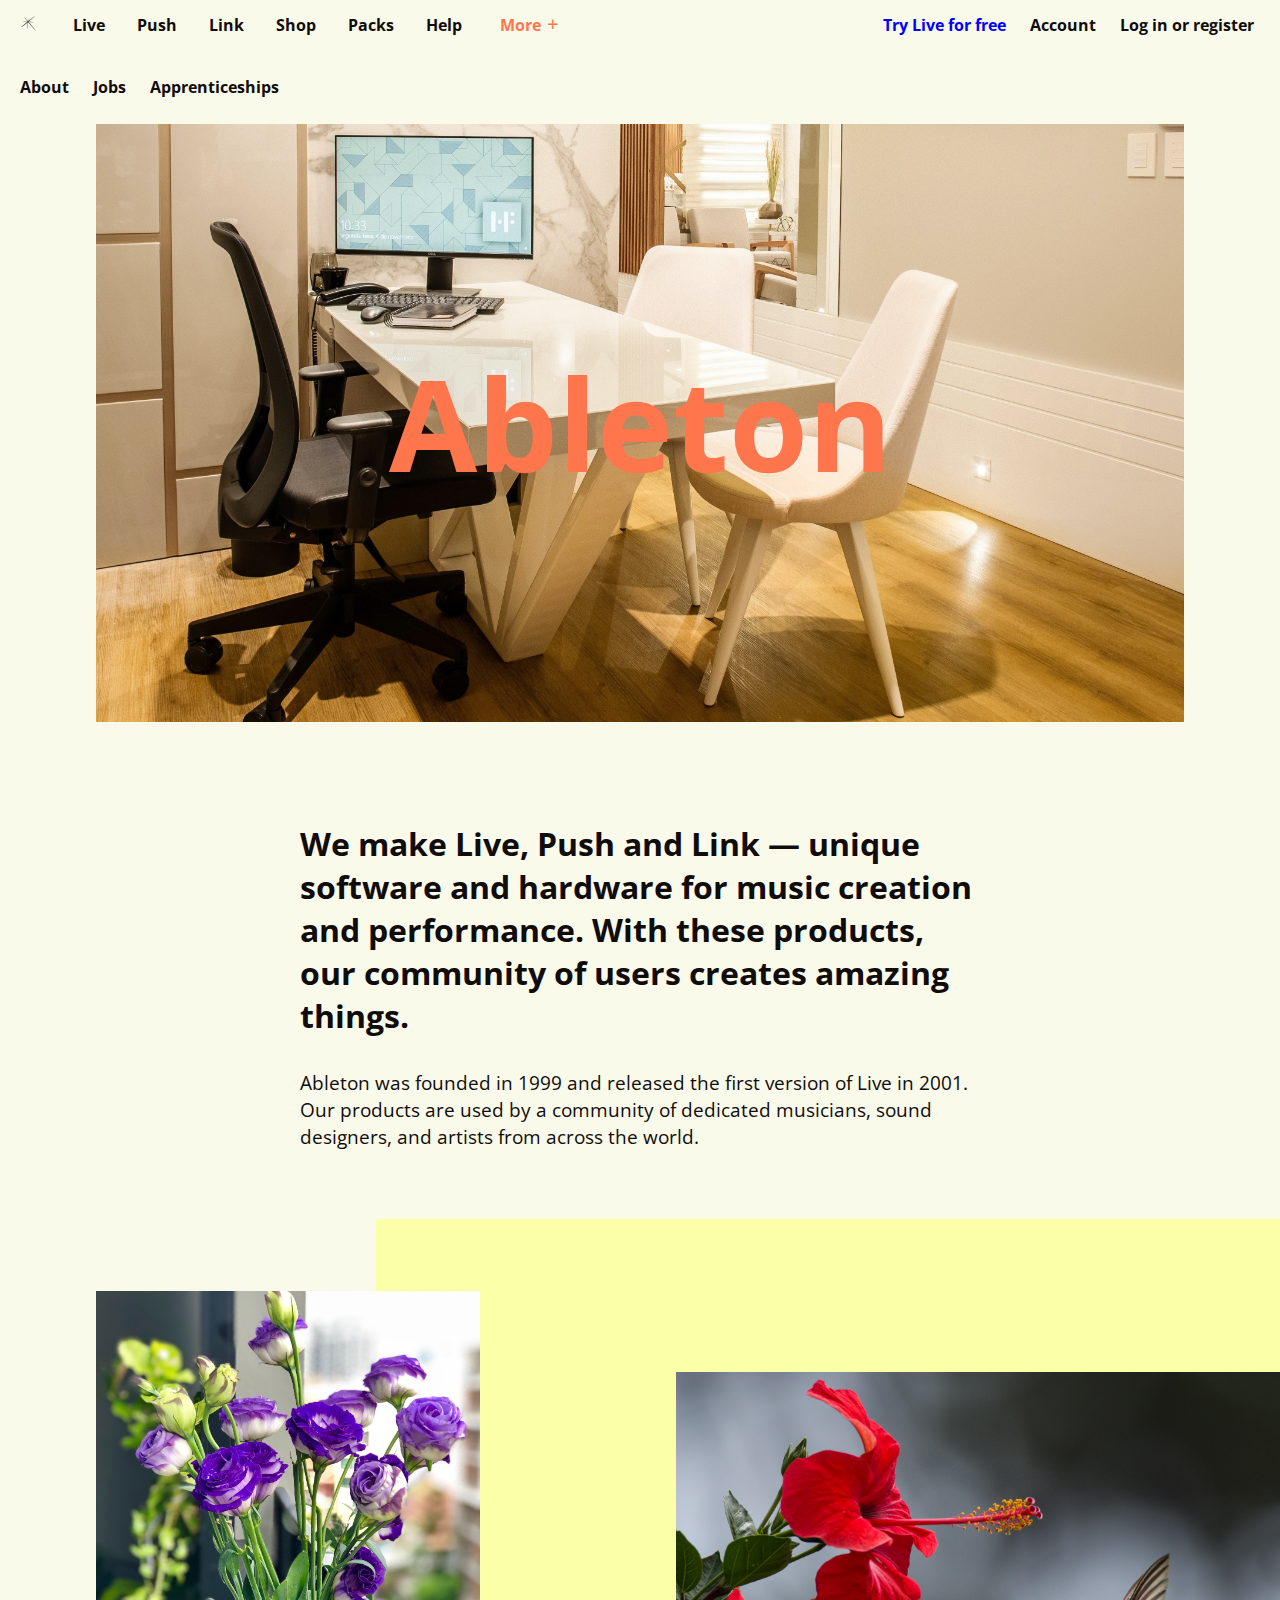
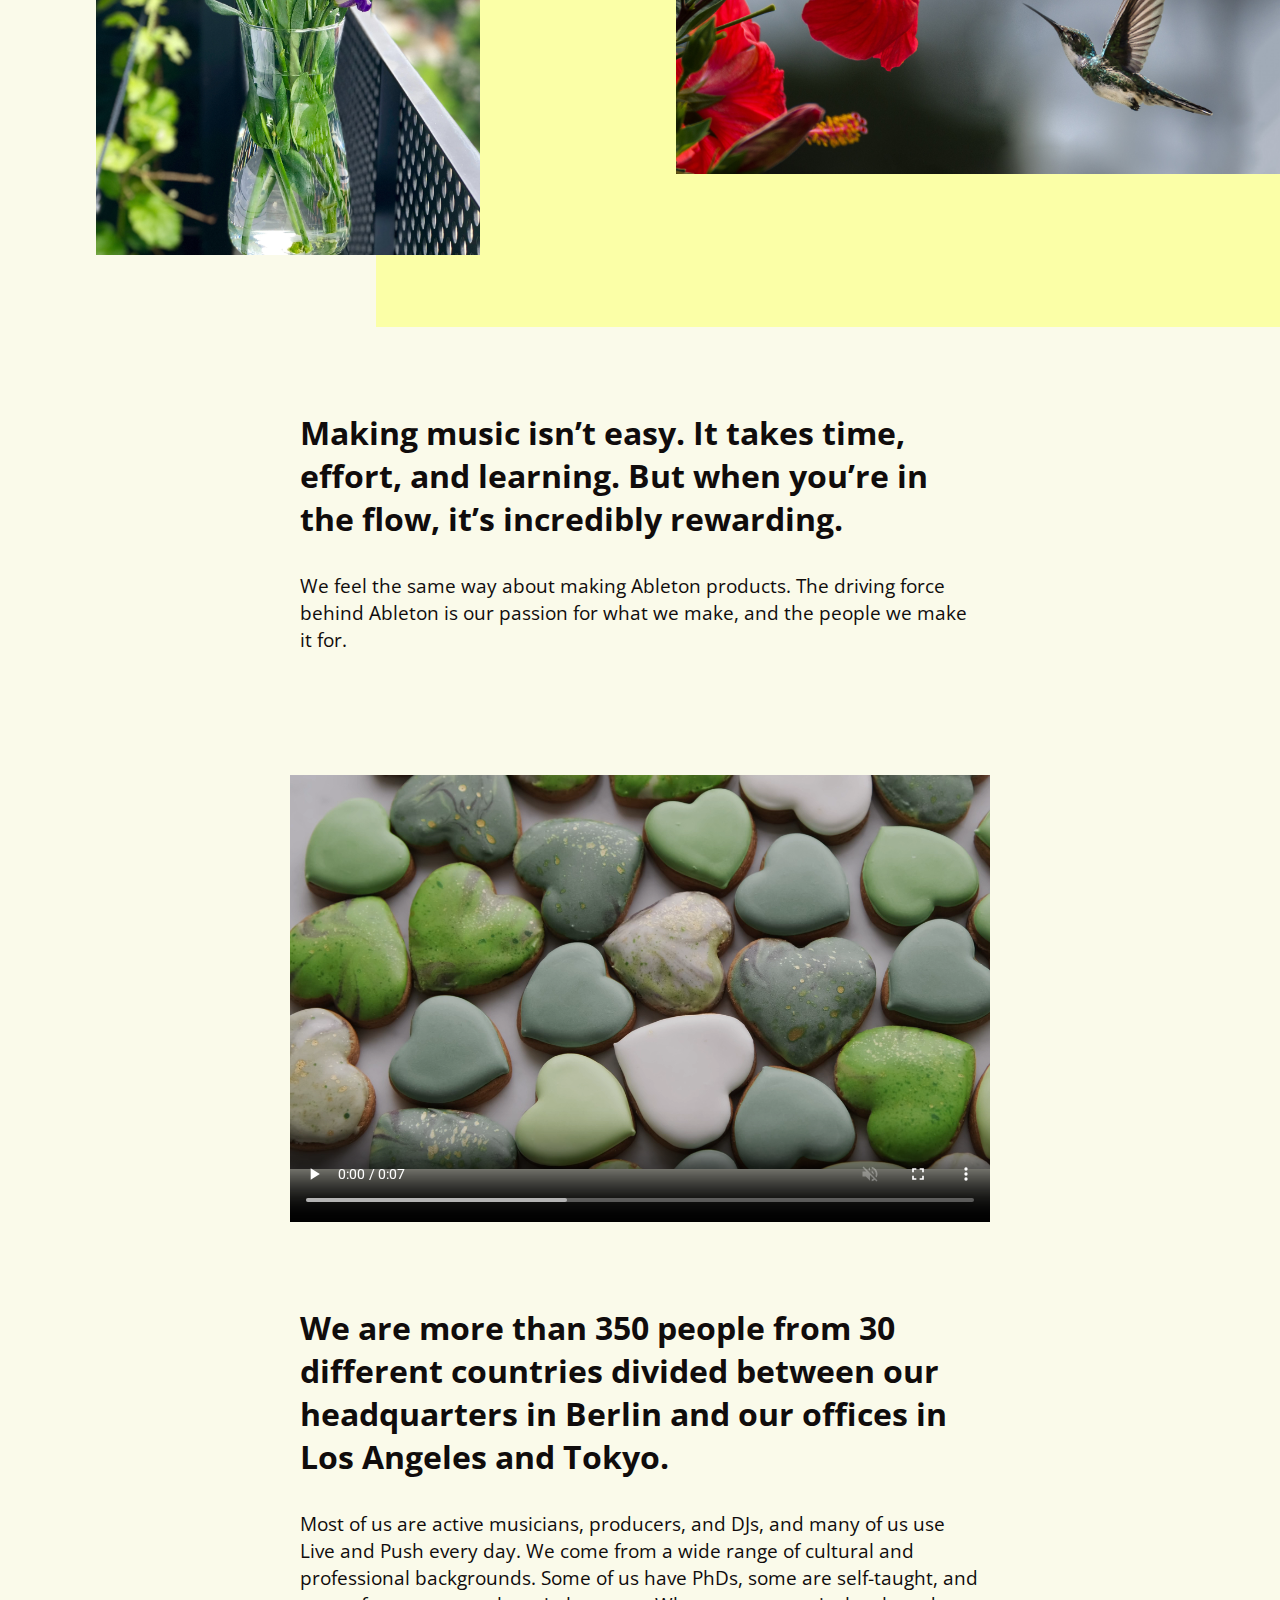
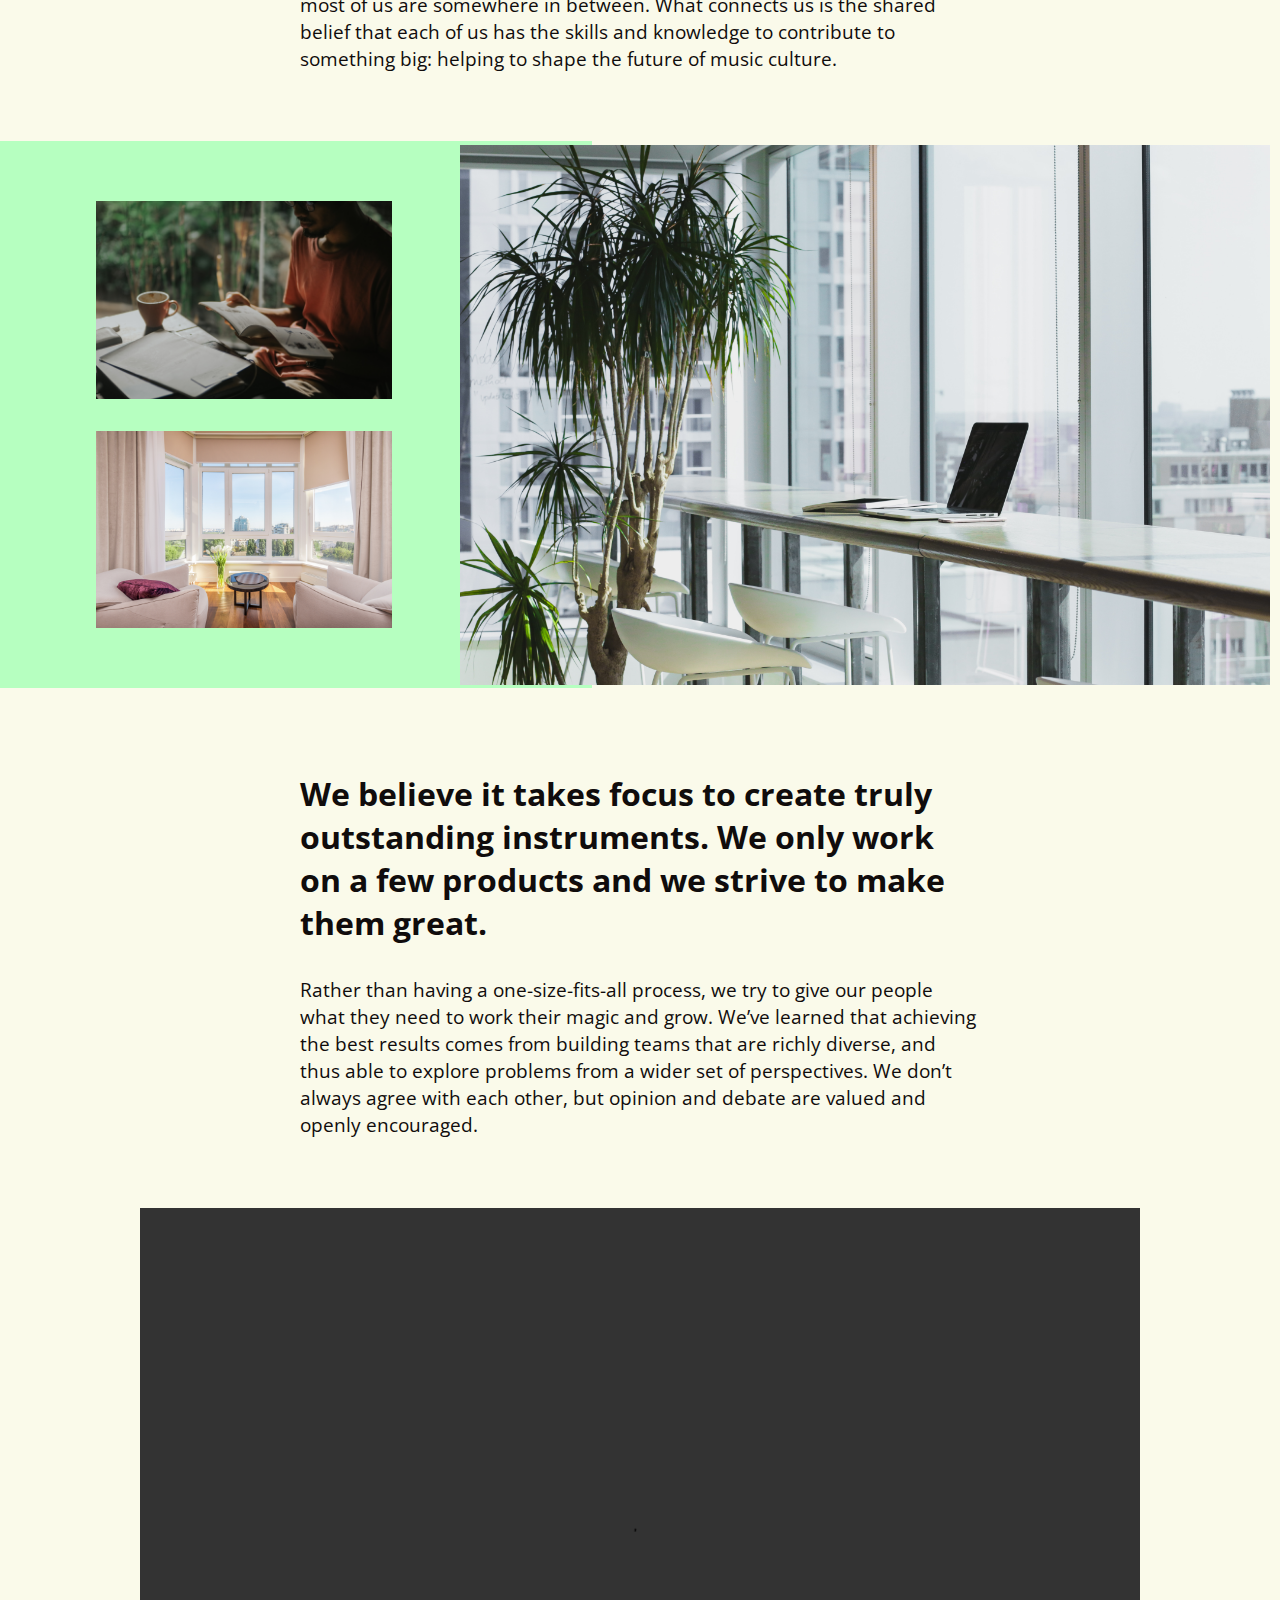
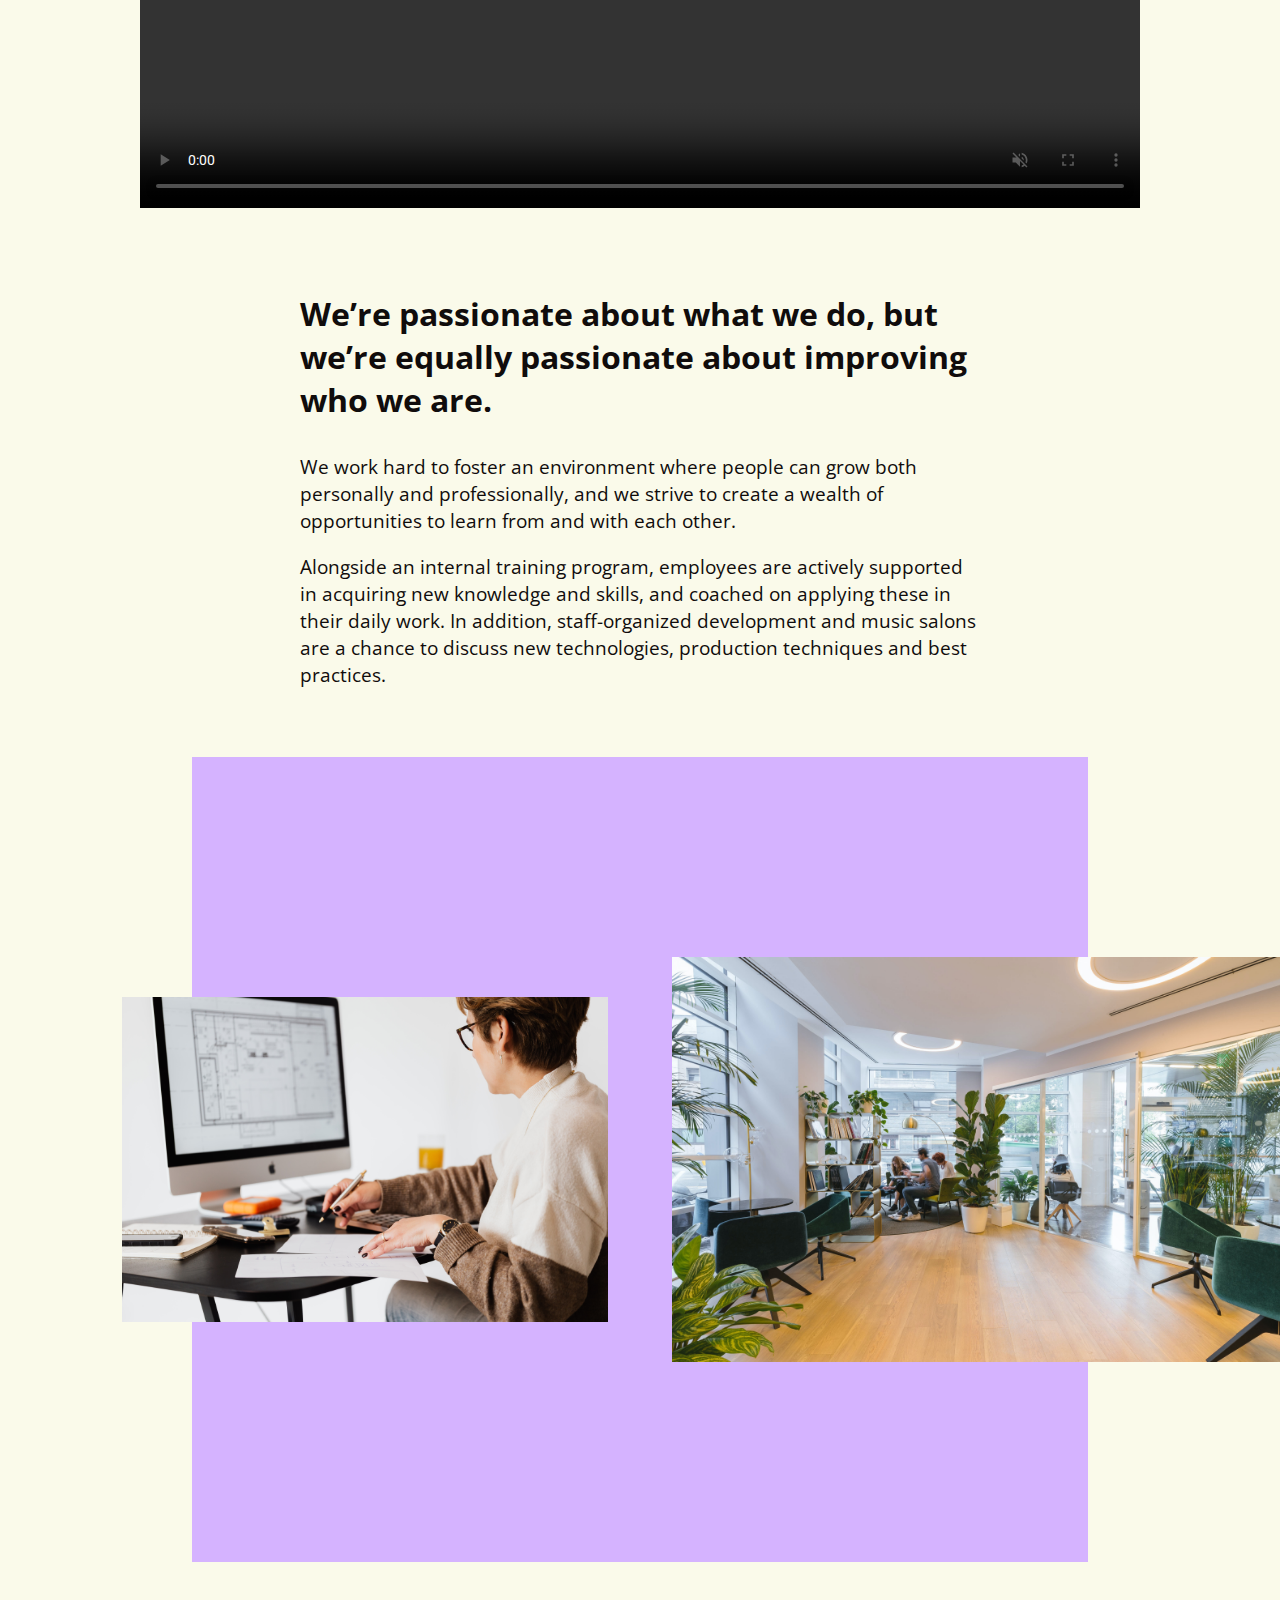
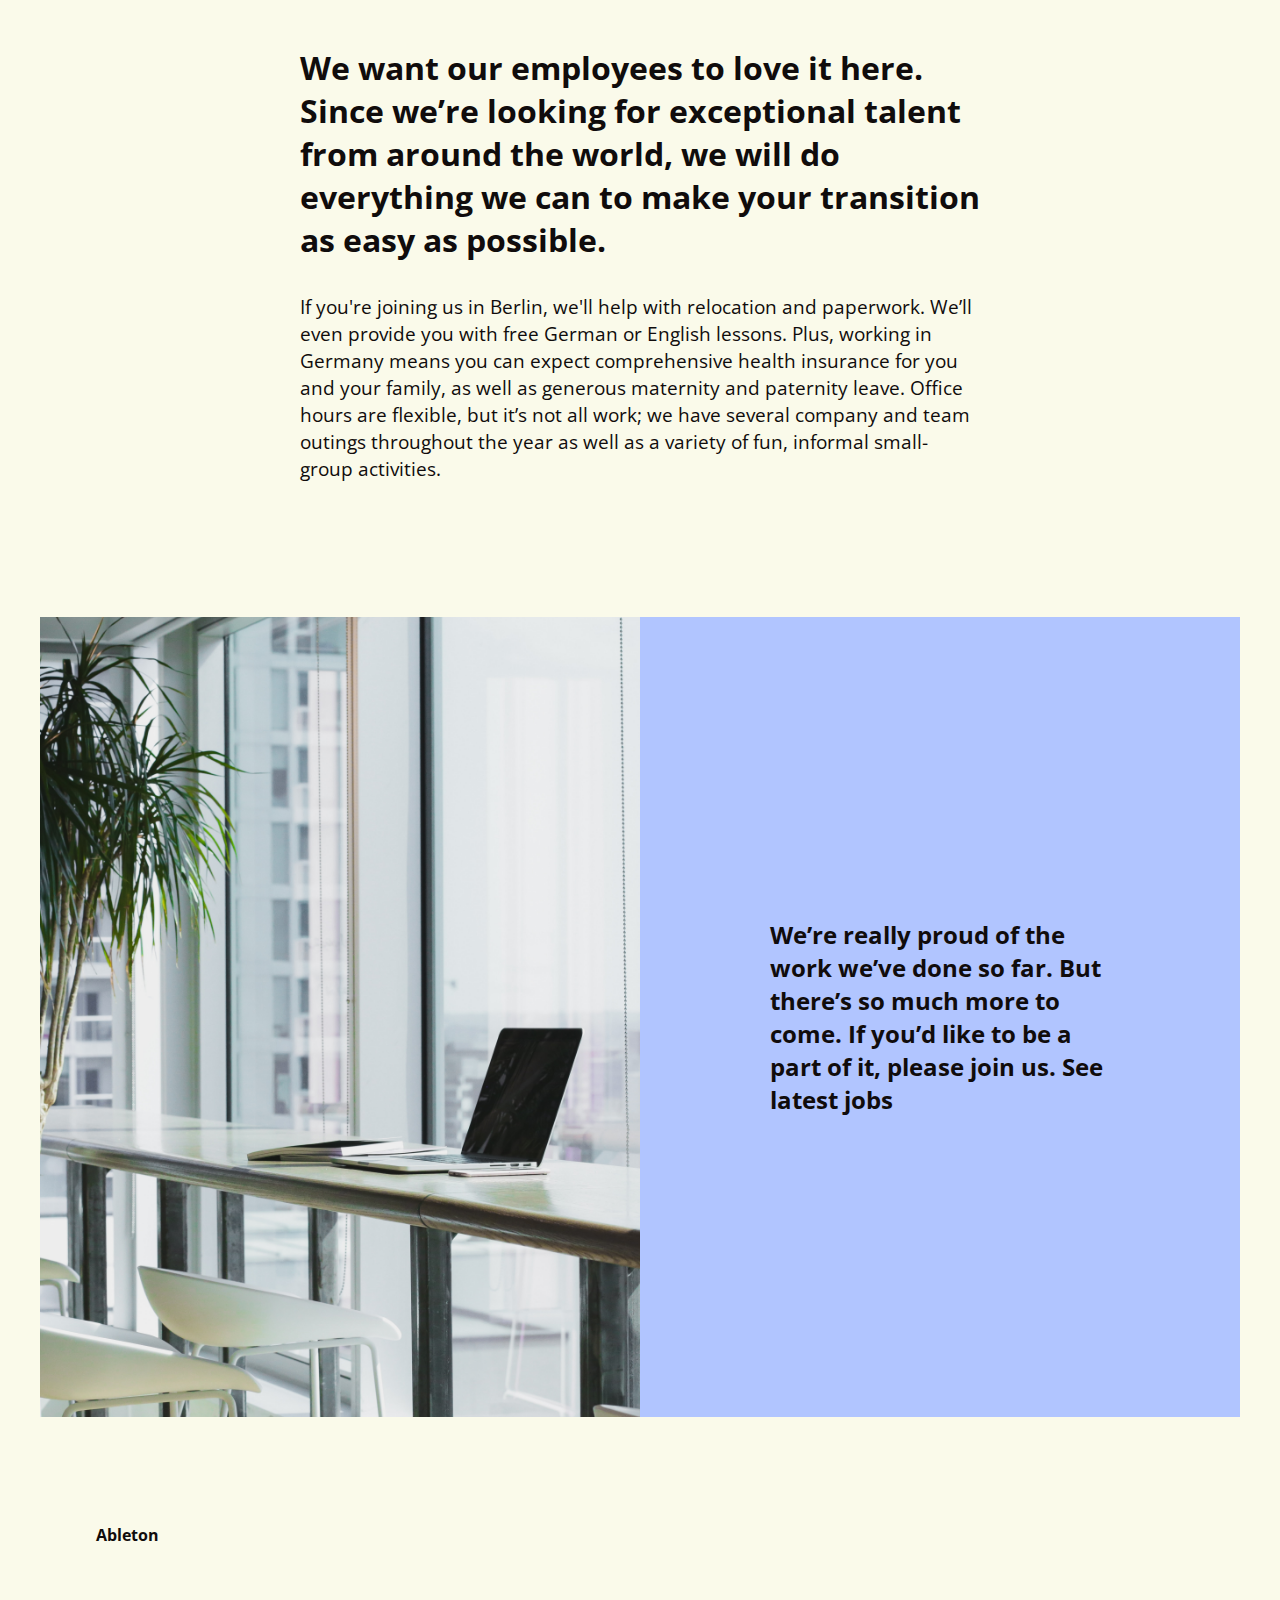
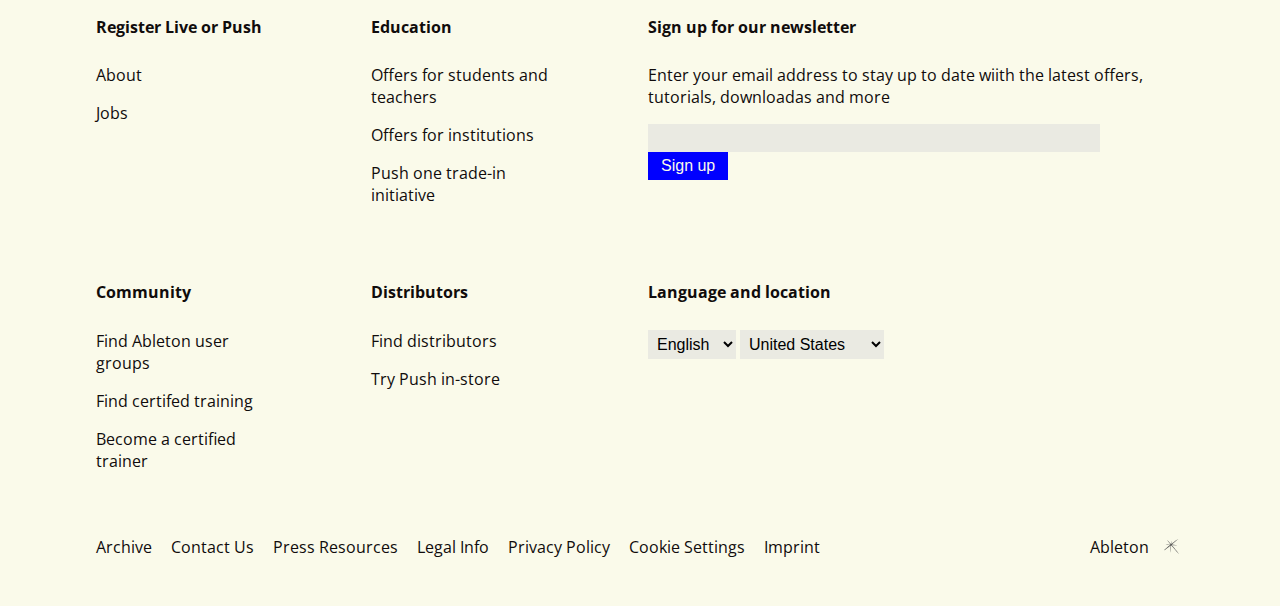
==== commit 44869a8d: "Favicon" ====
--- a/index.html
+++ b/index.html
@@ -11,6 +11,7 @@
     <link href="https://fonts.googleapis.com/css2?family=Open+Sans:wght@300&family=Roboto:wght@300&display=swap"
         rel="stylesheet">
     <link rel="stylesheet" href="fonts.css">
+    <link rel="icon" href="img/reshot-icon-star-leak.ico" type="image/x-icon">
     <script src="js.js"></script>
     <title>Learn more about Ableton - maker of live and push | Ableton</title>
 </head>
--- a/style.css
+++ b/style.css
@@ -1,3 +1,6 @@
+*{
+    font-size: 1em;
+}
 body{
     color: #100c0c;
     background-color: #fafaea;
@@ -8,8 +11,7 @@
     display: flex;
     justify-content: space-between;
     align-items: center;
-    /* border-bottom: 1px solid #d5b3ff; */
-    
+  
 }
 .nav-body .nav-left{
     padding: 0;
@@ -25,7 +27,6 @@
     text-decoration: none;
 }
 .nav-body .nav-left .dropdown {
-    /* float: left;   */
     overflow: hidden; 
     
 }
@@ -41,28 +42,26 @@
     position: absolute;
     min-width: 160px;
     box-shadow: 0px 8px 16px 0px rgba(0, 0, 0, 0.2);
-    /* z-index: 1;  */
-    top: 45px;
+    top: 4em;
     left: 1px;
-    height: 350px;
+    height: 30em;
 }
 .nav-body .nav-left .dropdown .dropdown-content h3 {
     text-align: left;
     margin: 2em 6em 2em 6em;
-    font-size: 18px;
+    font-size: 1.125em;
 }
 
 .nav-body .nav-left .dropdown .dropdown-content #more-on{
     display: flex;
     justify-content: space-between;
     margin: 0em 6em 0em 6em;
-    font-size: 16px;
+    
 }
 .nav-body .nav-left .dropdown .dropdown-content #more-from {
     display: flex;
     justify-content: space-between;
     margin: 0em 6em 0em 6em;
-    font-size: 16px;
 }
 
 .nav-body .nav-left .dropdown .dropdown-content a {
@@ -90,14 +89,13 @@
 }
 .nav-body .nav-left .dropdown .dropbtn .orange{
     color: #ff764d;
-    font-size: 16px;
     font-family: 'Open Sans', sans-serif;
 }
 .nav-body .blue {
     color: #0000FF;
 }
 .nav-body .nav-right{
-    margin-right: 16px;
+    margin-right: 1em;
 }
 .nav-body .nav-right a {
     text-decoration: none;
@@ -122,9 +120,6 @@
     grid-template-columns: auto;
     grid-template-rows: auto;
     margin: 1em 6em;
-    /*justify-content: center;
-        align-items: center;
-        justify-items: center;*/
 }
 .banner h1{
     color: #ff764d;
@@ -385,7 +380,7 @@
     }
     
     .img-green .img-green-right {
-        /* padding-left: 450px; */
+       
         right: 200px;
         left: 400px;
     }
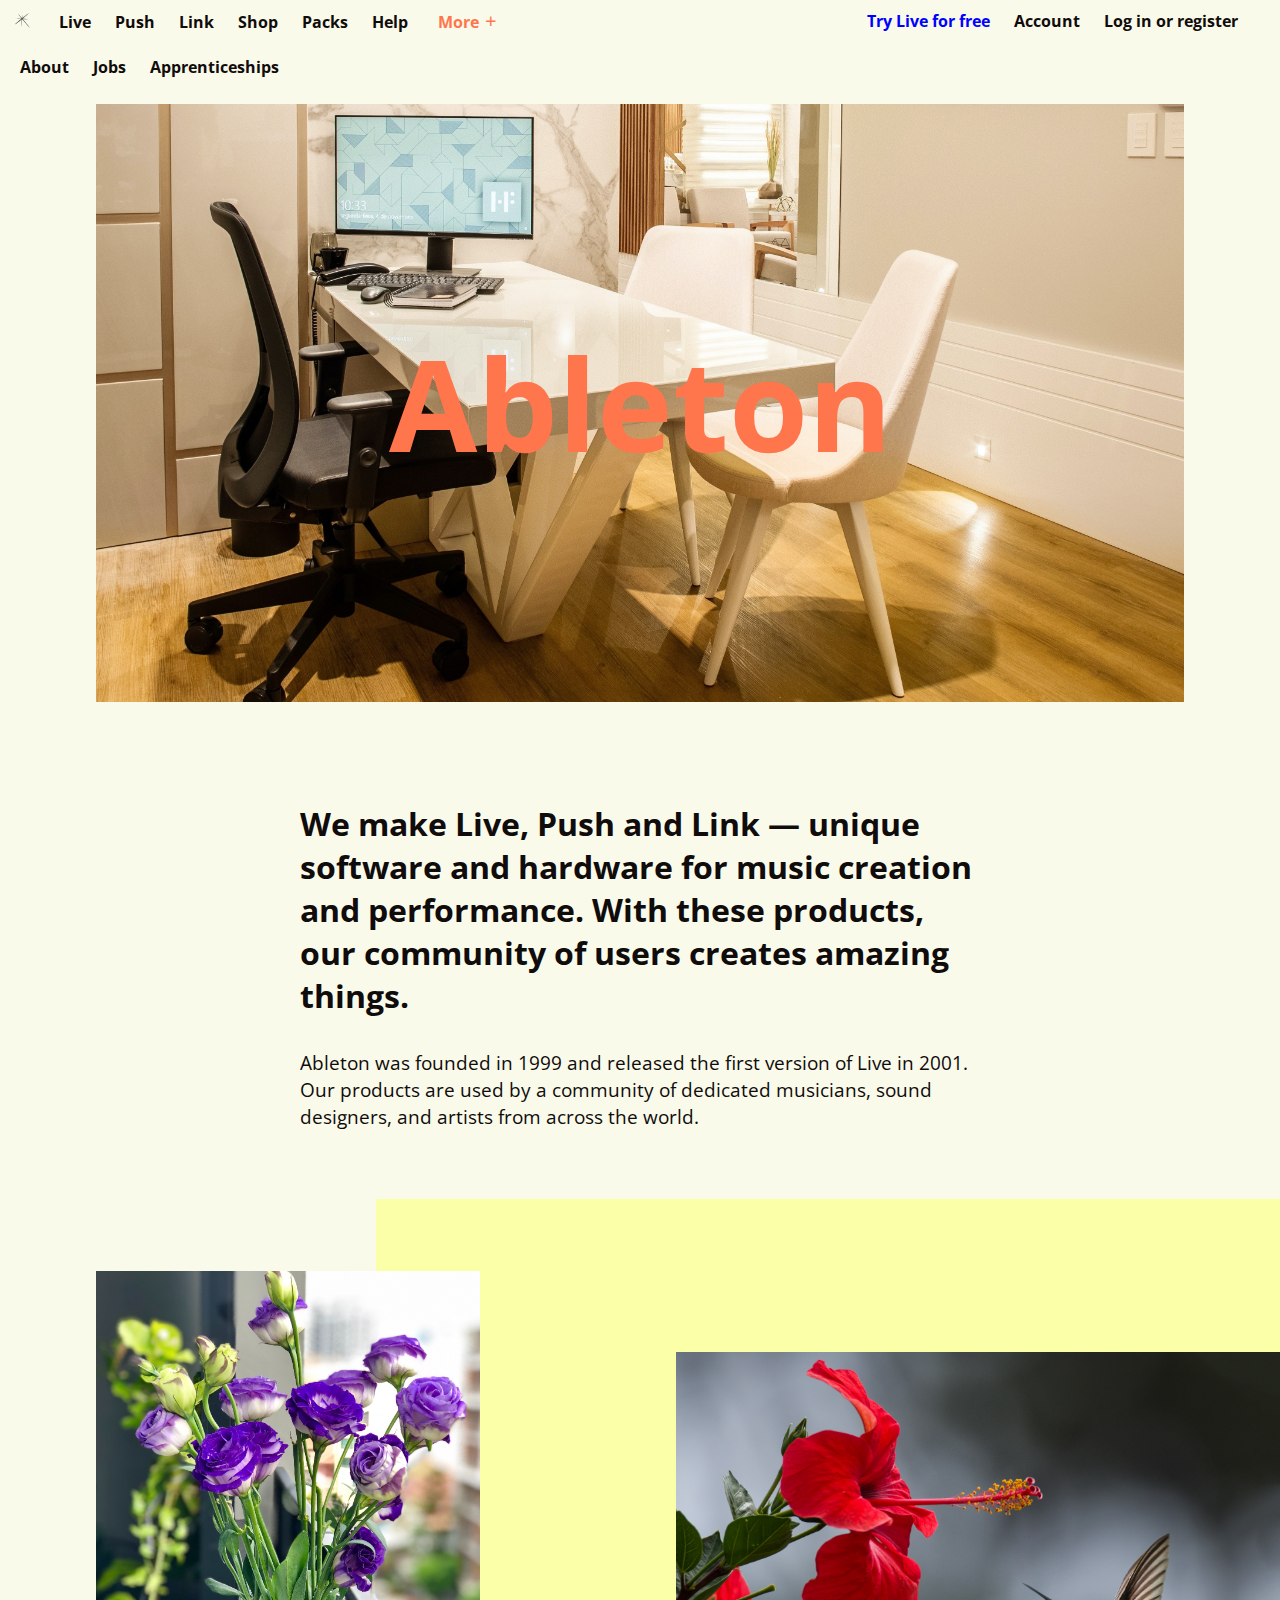
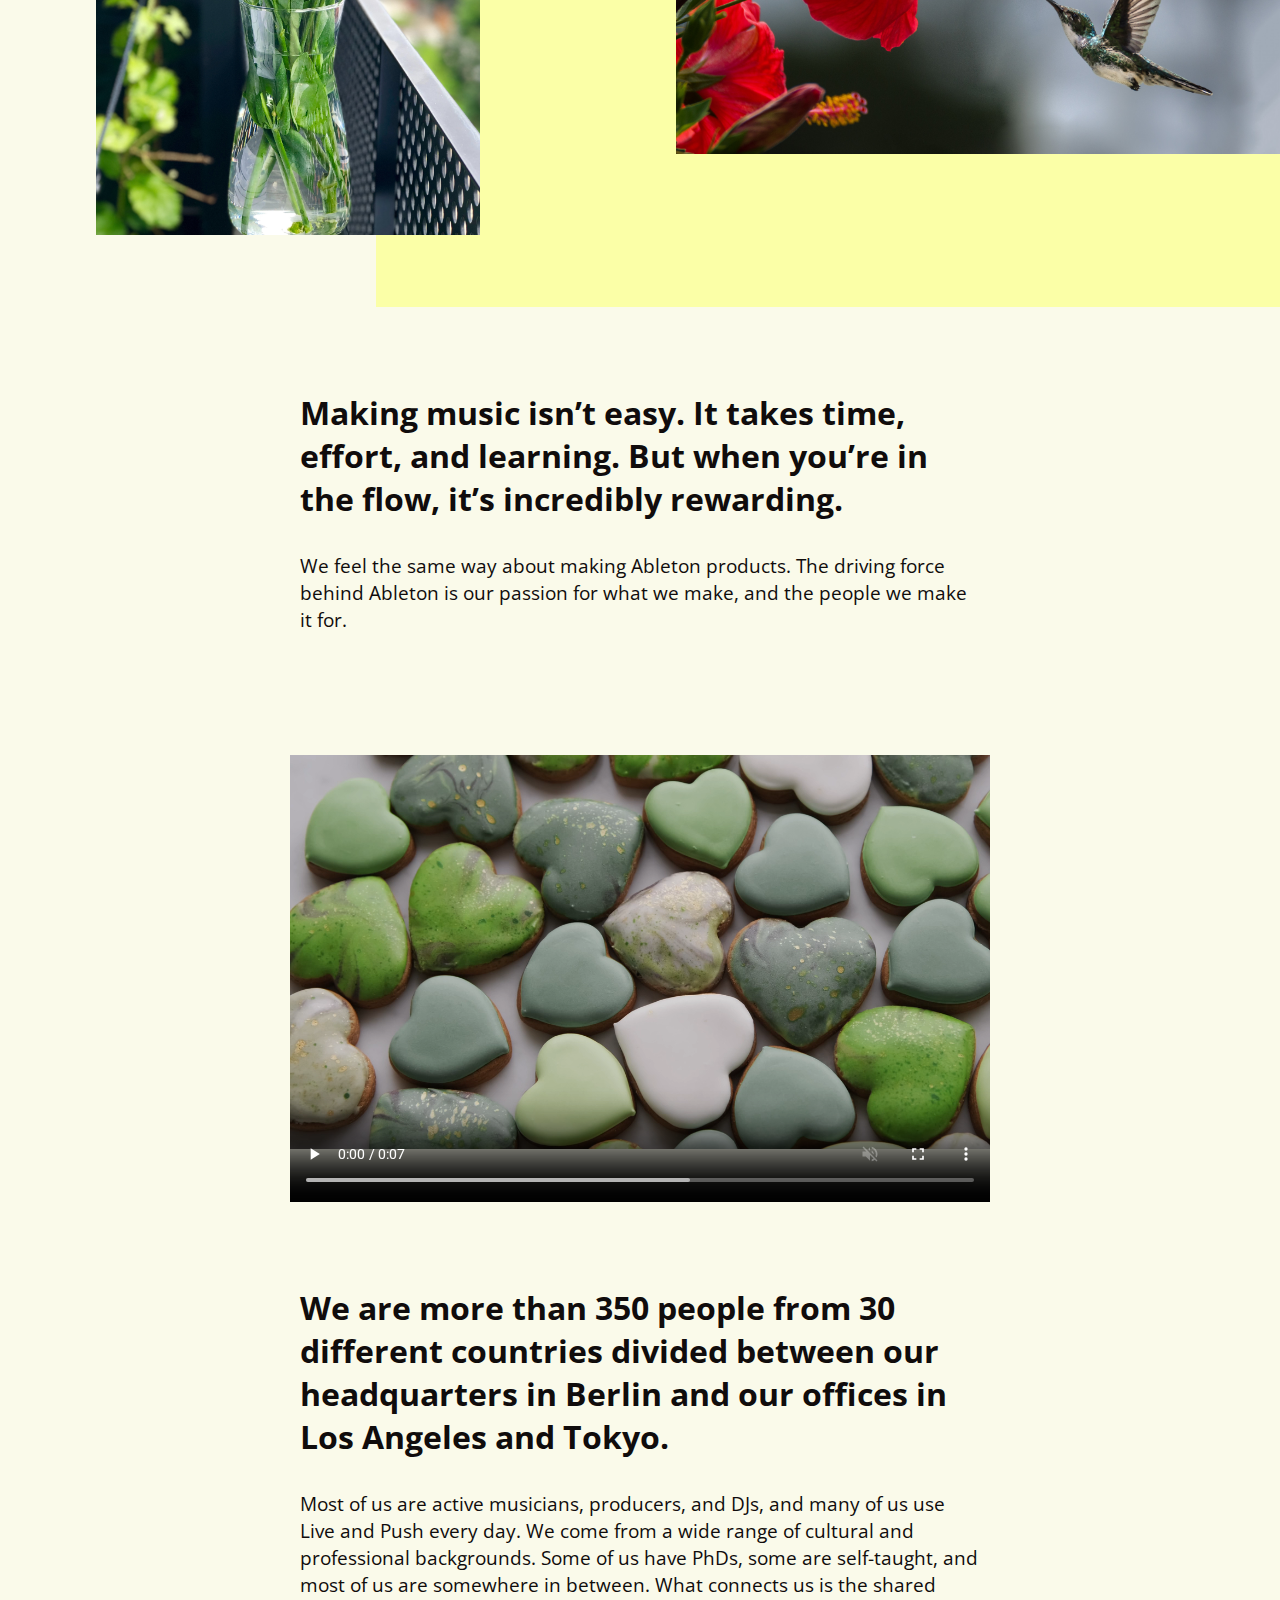
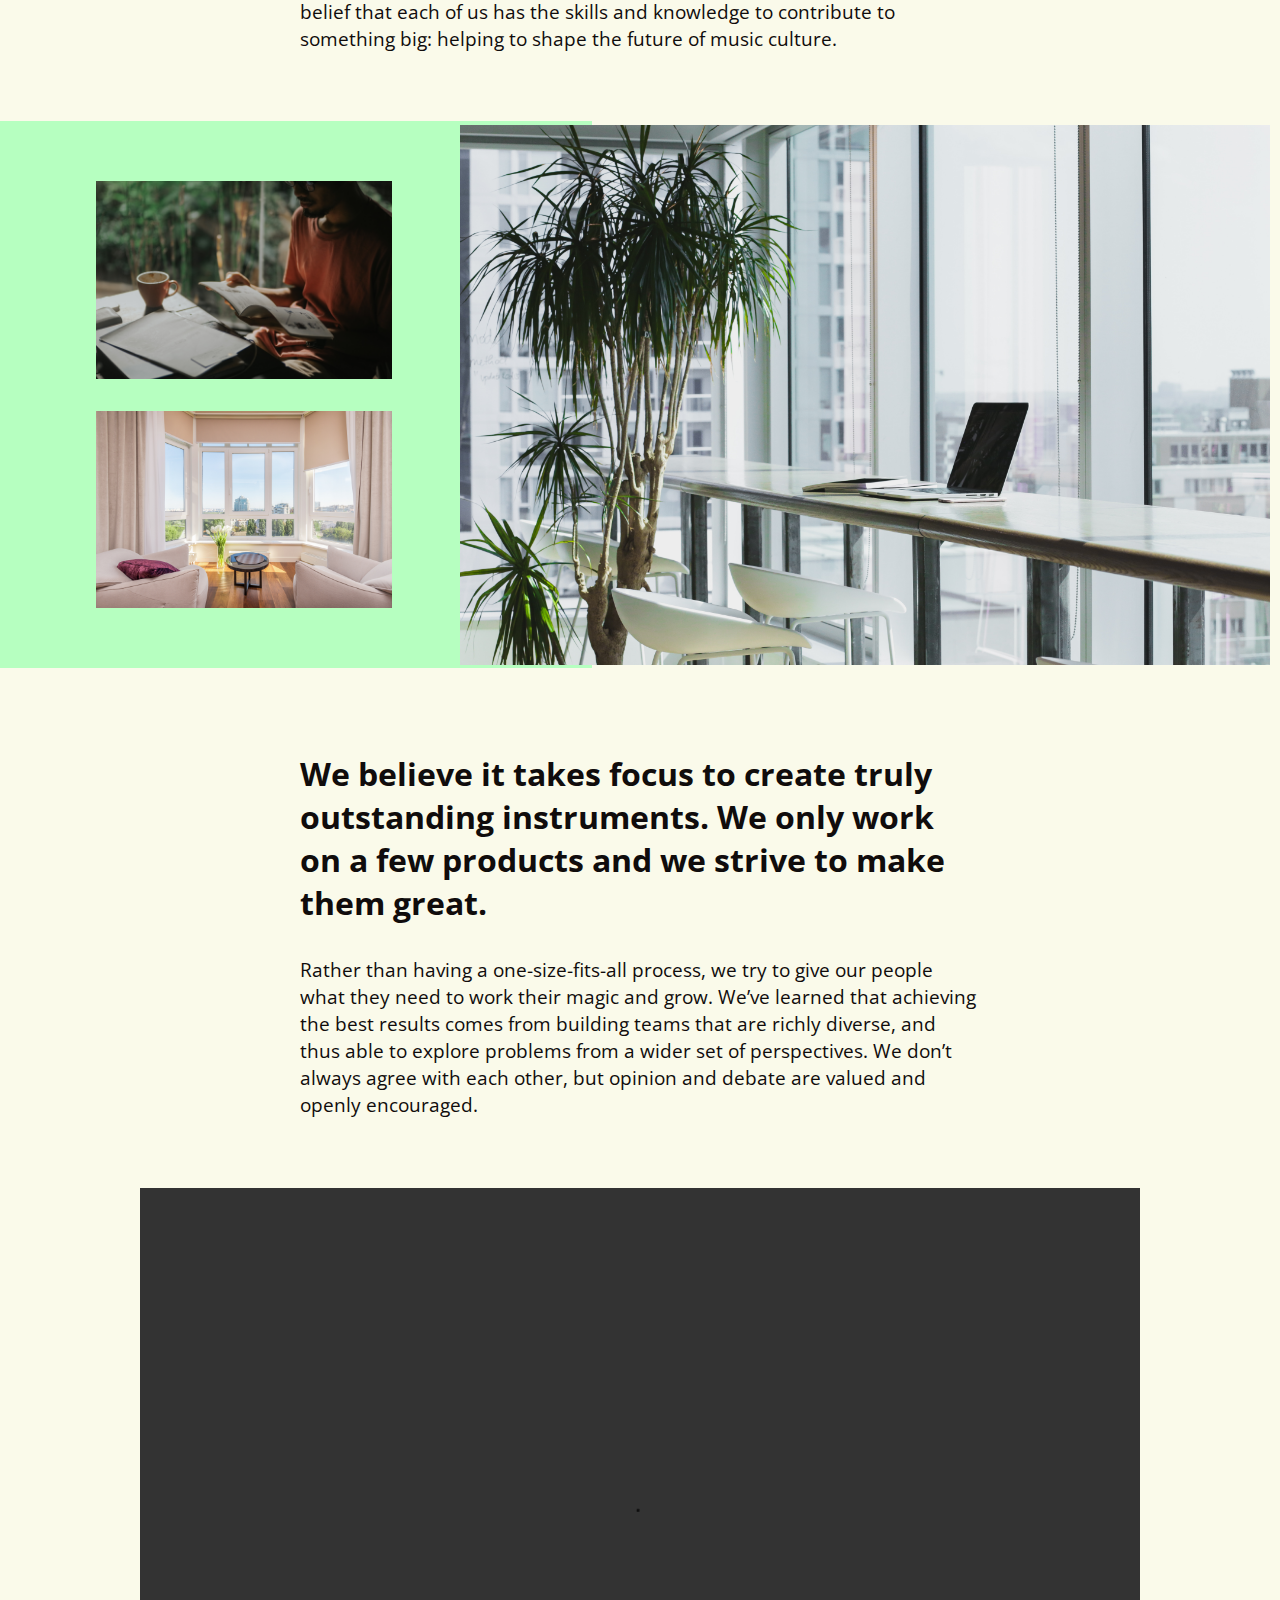
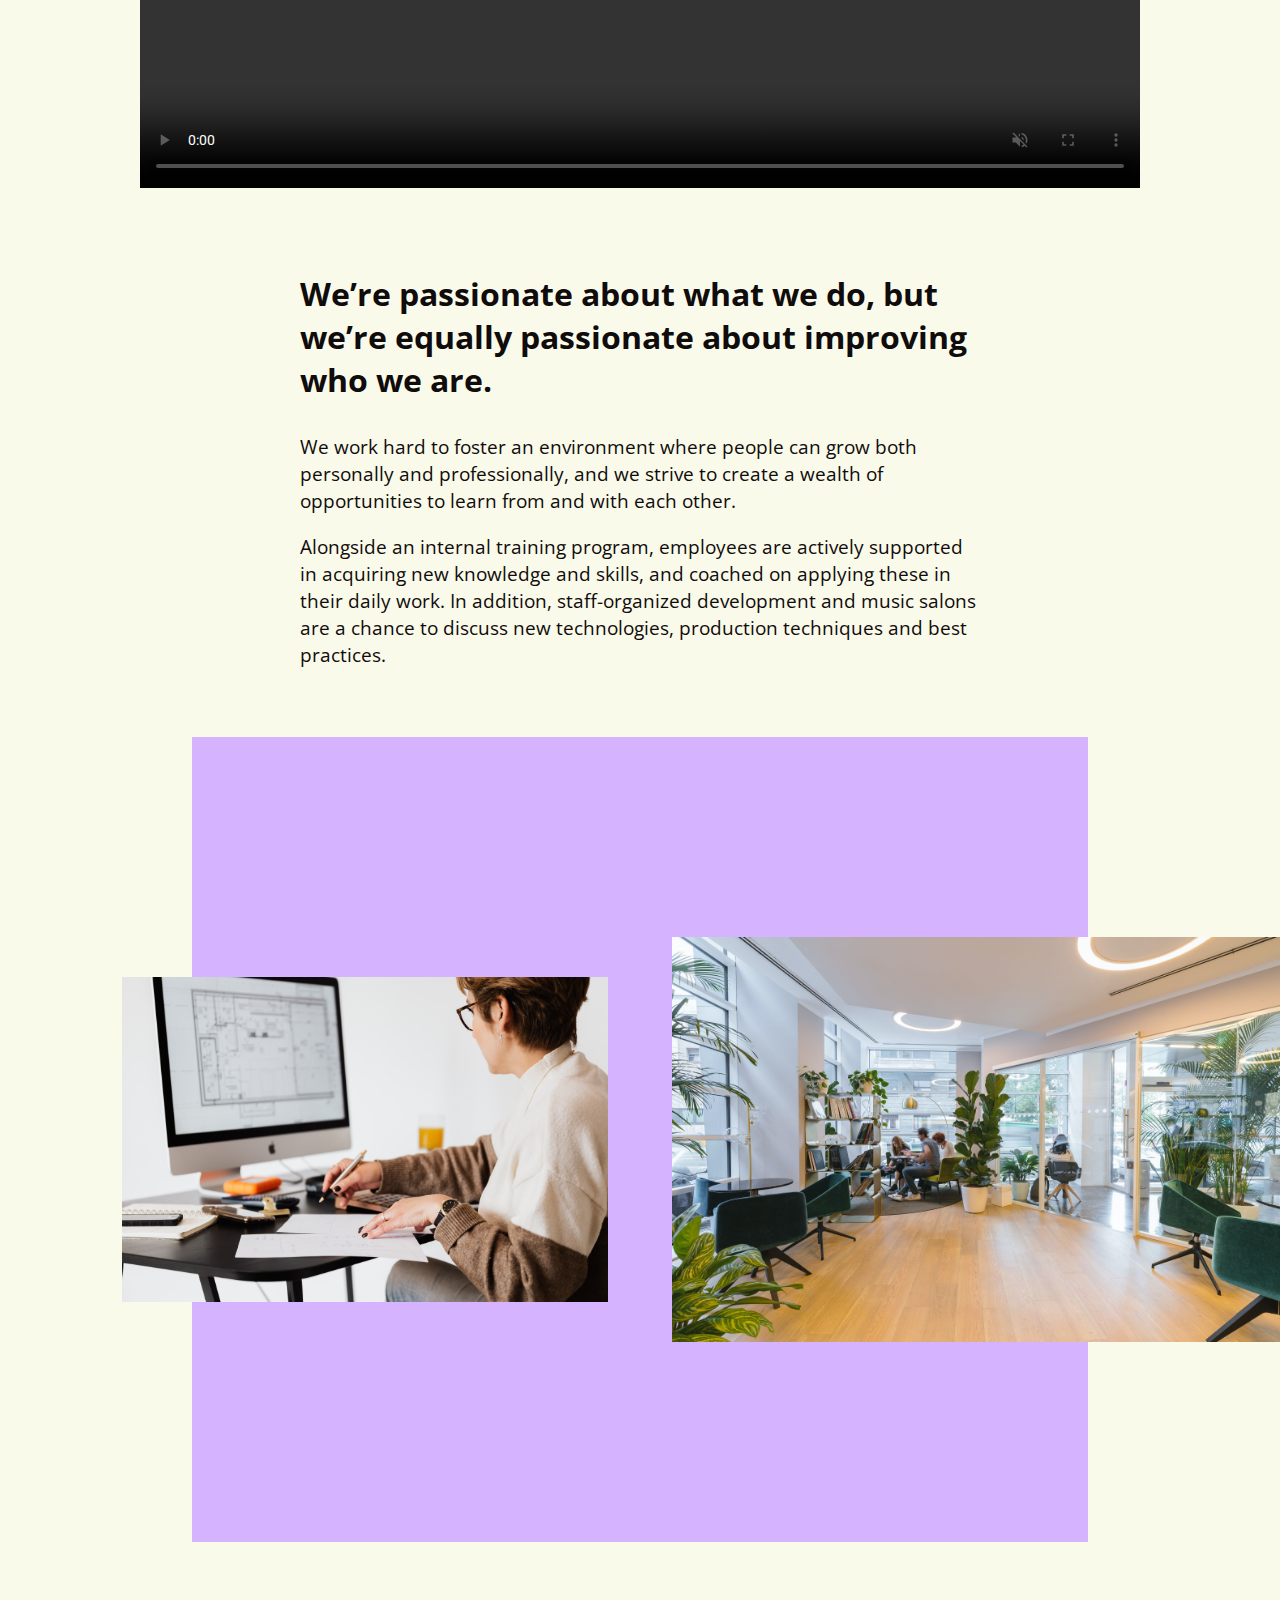
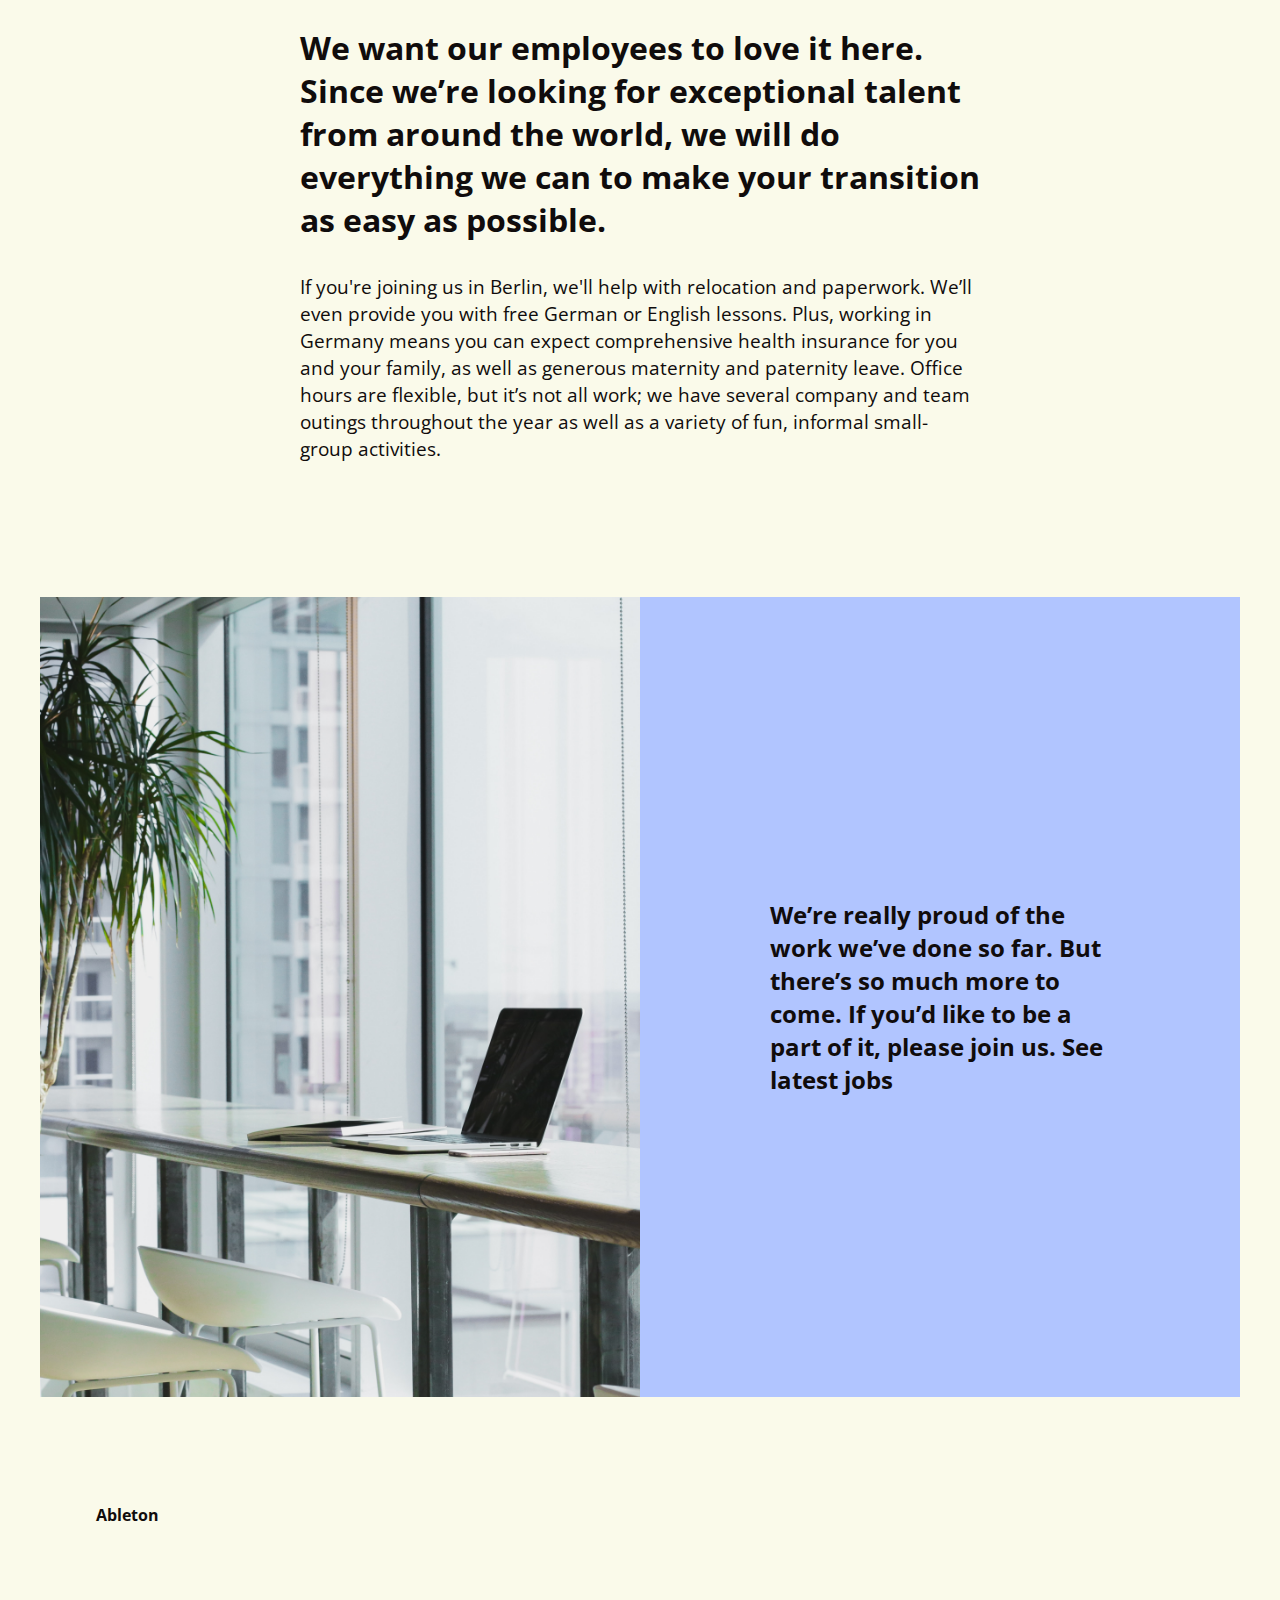
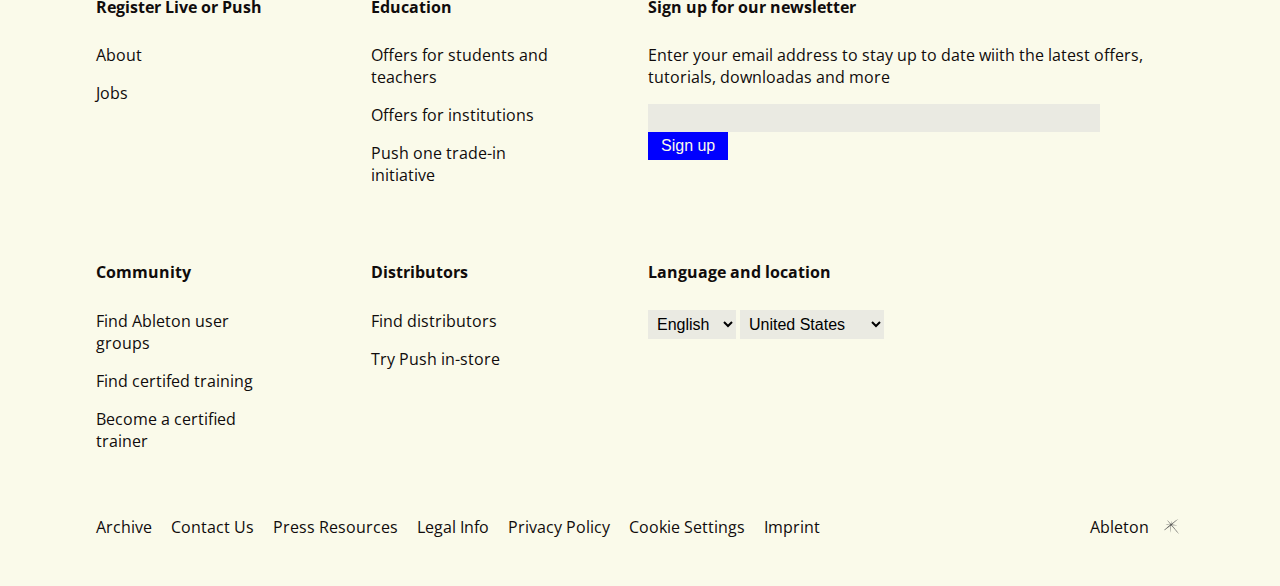
==== commit 45541b2f: "collapsible" ====
--- a/index.html
+++ b/index.html
@@ -12,52 +12,52 @@
         rel="stylesheet">
     <link rel="stylesheet" href="fonts.css">
     <link rel="icon" href="img/reshot-icon-star-leak.ico" type="image/x-icon">
-    <script src="js.js"></script>
     <title>Learn more about Ableton - maker of live and push | Ableton</title>
 </head>
 <body>
     <nav class = "nav-body">
-        <nav class = "nav-left" id="nav-left">
-            <a href="#"><img id="logo" src="img/reshot-icon-star-leak.svg" alt="icon"></a>
-            <a href="#">Live</a>
-            <a href="#">Push</a>
-            <a href="#">Link</a>
-            <a href="#">Shop</a>
-            <a href="#">Packs</a>
-            <a href="#">Help</a>
-            <div class = "dropdown">
-            <button class="dropbtn" onclick="myFunction()"><a class="orange" href="#">More <i class='bx bx-plus'></i></a>
-            <div class = "dropdown-content" id="myDropdown">
-                <h3>More on Ableton.com:</h3>
-                <div id="more-on">
-                    <a href="#"> Blog</a>
-                    <a href="#">Ableton for the Classroom</a>
-                    <a href="#">Ableton for Colleges and Universities</a>
-                    <a href="#">Certified Training</a>
-                    <a href="#">About Ableton</a>
-                    <a href="#">Jobs</a>
-                    <a href="#">Apprenticeships</a>
+        <nav class="nav-left" id="nav-left">
+                <a href="#"><img id="logo" src="img/reshot-icon-star-leak.svg" alt="icon"></a>
+                <a href="#">Live</a>
+                <a href="#">Push</a>
+                <a href="#">Link</a>
+                <a href="#">Shop</a>
+                <a href="#">Packs</a>
+                <a href="#">Help</a>
+                <button type="button" class="collapsible"><a class="orange" href="#">More <i class='bx bx-plus'></i></a></button>
+                <div class="content">
+                    <h3>More on Ableton.com:</h3>
+                    <div id="more-on">
+                        <a href="#"> Blog</a>
+                        <a href="#">Ableton for the Classroom</a>
+                        <a href="#">Ableton for Colleges and Universities</a>
+                        <a href="#">Certified Training</a>
+                        <a href="#">About Ableton</a>
+                        <a href="#">Jobs</a>
+                        <a href="#">Apprenticeships</a>
+                    </div>
+                    <h3>More from Ableton:</h3>
+                    <div id="more-from">
+                        <a href="#"><b>Loop</b>Watch Talks, Performances and Features from Ableton's Summit for Music Makers</a>
+                        <a href="#"><b>Learning Music</b>Learn the fundamentals of music making right in your browser.</a>
+                        <a href="#"><b>Learning Synths</b>Get started with synthesis using a web-based synth and accompanying
+                            lessons.</a>
+                        <a href="#"><b>Making Music</b>Some tips from 74 Creative Strategies for Electronic Producers.</a>
+                    </div>
                 </div>
-                <h3>More from Ableton:</h3>
-                <div id="more-from">
-                    <a href="#"><b>Loop</b>Watch Talks, Performances and Features from Ableton's Summit for Music Makers</a>
-                    <a href="#"><b>Learning Music</b>Learn the fundamentals of music making right in your browser.</a>
-                    <a href="#"><b>Learning Synths</b>Get started with synthesis using a web-based synth and accompanying lessons.</a>
-                    <a href="#"><b>Making Music</b>Some tips from 74 Creative Strategies for Electronic Producers.</a>
-                </div>
-               
-            </div>
-            </div>
-            
-        </nav>
-           
+        
+                
+                <script src="js.js"></script>
+      
+        </nav>
+    
         <nav class="nav-right" id ="nav-right">
             <a class="blue" href="#">Try Live for free</a>
             <a href="#">Account</a>
             <a href="#">Log in or register</a>
         </nav>
     </nav>
-    <main>
+    <main id = "main">
         <nav class = "nav-main">
             <ul>
                 <li><a href="#">About</a></li>
--- a/style.css
+++ b/style.css
@@ -7,98 +7,85 @@
     margin: 0;
     padding: 0;
 }
-.nav-body{
-    display: flex;
-    justify-content: space-between;
-    align-items: center;
-  
-}
-.nav-body .nav-left{
+
+.nav-left{
     padding: 0;
     overflow: hidden;
-    display: flex;
-    align-items: center;
-    flex-wrap: wrap;
-}
-.nav-body .nav-left a {
-    /* float: left;   */
-    /* text-align: center; */
-    padding: 14px 16px;
-    text-decoration: none;
-}
-.nav-body .nav-left .dropdown {
-    overflow: hidden; 
-    
-}
-.nav-body .nav-left .dropdown .dropbtn {
+    float:left;
+    display: inline;
+    padding: 10px 0px 0px 0px;
+}
+
+.nav-left .collapsible {
+    background-color: inherit;
     cursor: pointer;
     border: none;
     outline: none;
-    margin: 0;
-    background-color: inherit;
-}
-.nav-body .nav-left .dropdown .dropdown-content {
+ 
+}
+
+.nav-left .content {
     display: none;
-    position: absolute;
-    min-width: 160px;
-    box-shadow: 0px 8px 16px 0px rgba(0, 0, 0, 0.2);
-    top: 4em;
-    left: 1px;
-    height: 30em;
-}
-.nav-body .nav-left .dropdown .dropdown-content h3 {
+    overflow: hidden;
+}
+
+.nav-left  .content h3 {
     text-align: left;
-    margin: 2em 6em 2em 6em;
+    margin: 2em 4em 2em 4em;
     font-size: 1.125em;
-}
-
-.nav-body .nav-left .dropdown .dropdown-content #more-on{
+    font-family: 'Open Sans', sans-serif;
+}
+
+.nav-left .content #more-on{
     display: flex;
     justify-content: space-between;
     margin: 0em 6em 0em 6em;
     
 }
-.nav-body .nav-left .dropdown .dropdown-content #more-from {
+.nav-left .content #more-from {
     display: flex;
     justify-content: space-between;
     margin: 0em 6em 0em 6em;
 }
 
-.nav-body .nav-left .dropdown .dropdown-content a {
+.nav-left .collapsible  .content a {
     float: none;
     padding: 12px 16px;
     text-decoration: none;
-    display: block;
     text-align: left;
-}
-
-
-.nav-body .nav-left .dropdown .show {
-    display: block;
     font-family: 'Open Sans', sans-serif;
 }
+
 
 #logo {
     width: 25px;
     height: 15px;
 }
-.nav-body  a{
+.nav-left a, .nav-right a{
     color: #100c0c;
     font-weight: bold;
     padding: 25px 10px;
-}
-.nav-body .nav-left .dropdown .dropbtn .orange{
+    text-decoration: none;
+}
+.nav-left .collapsible .orange{
     color: #ff764d;
     font-family: 'Open Sans', sans-serif;
 }
-.nav-body .blue {
+.nav-right .blue {
     color: #0000FF;
 }
-.nav-body .nav-right{
+.nav-right{
     margin-right: 1em;
-}
-.nav-body .nav-right a {
-    text-decoration: none;
+    float: right;
+    display: inline;
+    padding: 10px 0px 0px 0px;
+    position: absolute;
+    top: 0px;
+    right: 16px;
+}
+main .nav-main{
+    display: block;
+    padding: 30px 0px 0px 0px;
 }
 main .nav-main ul li {
     display: inline;
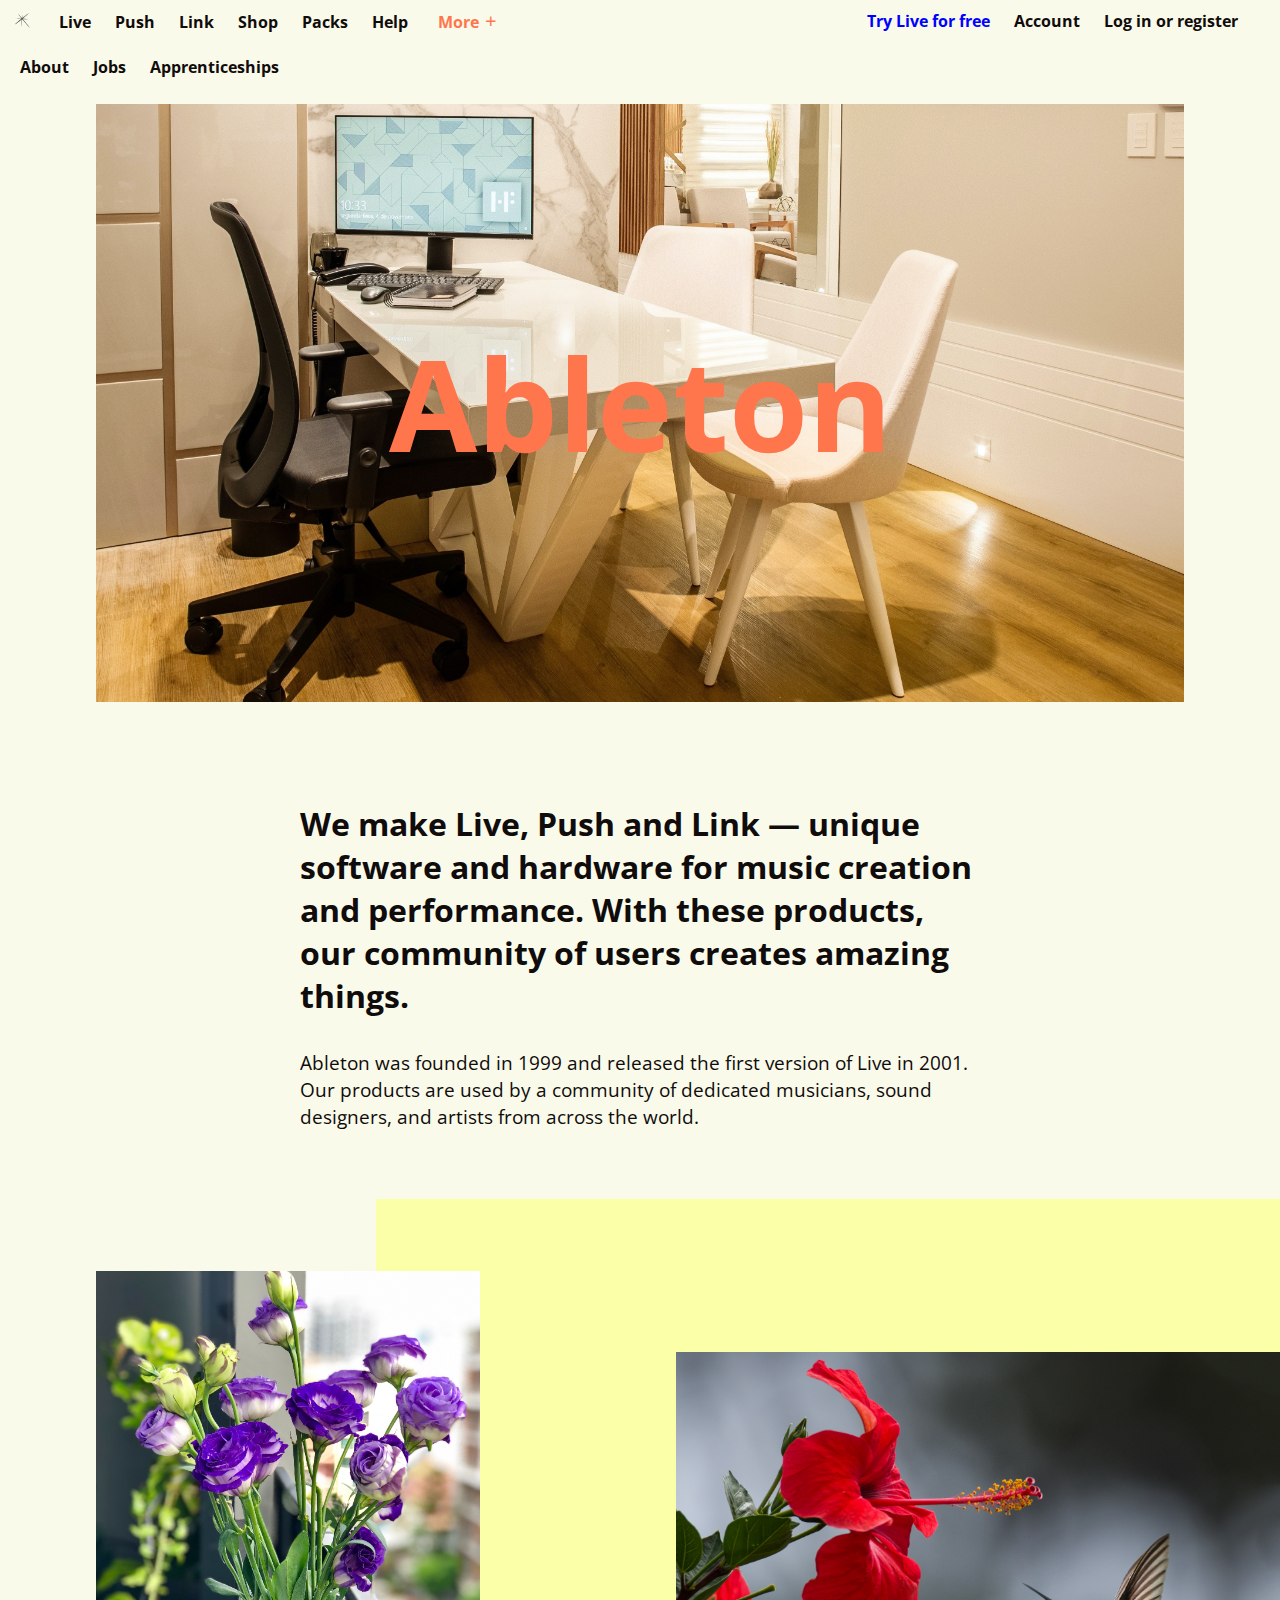
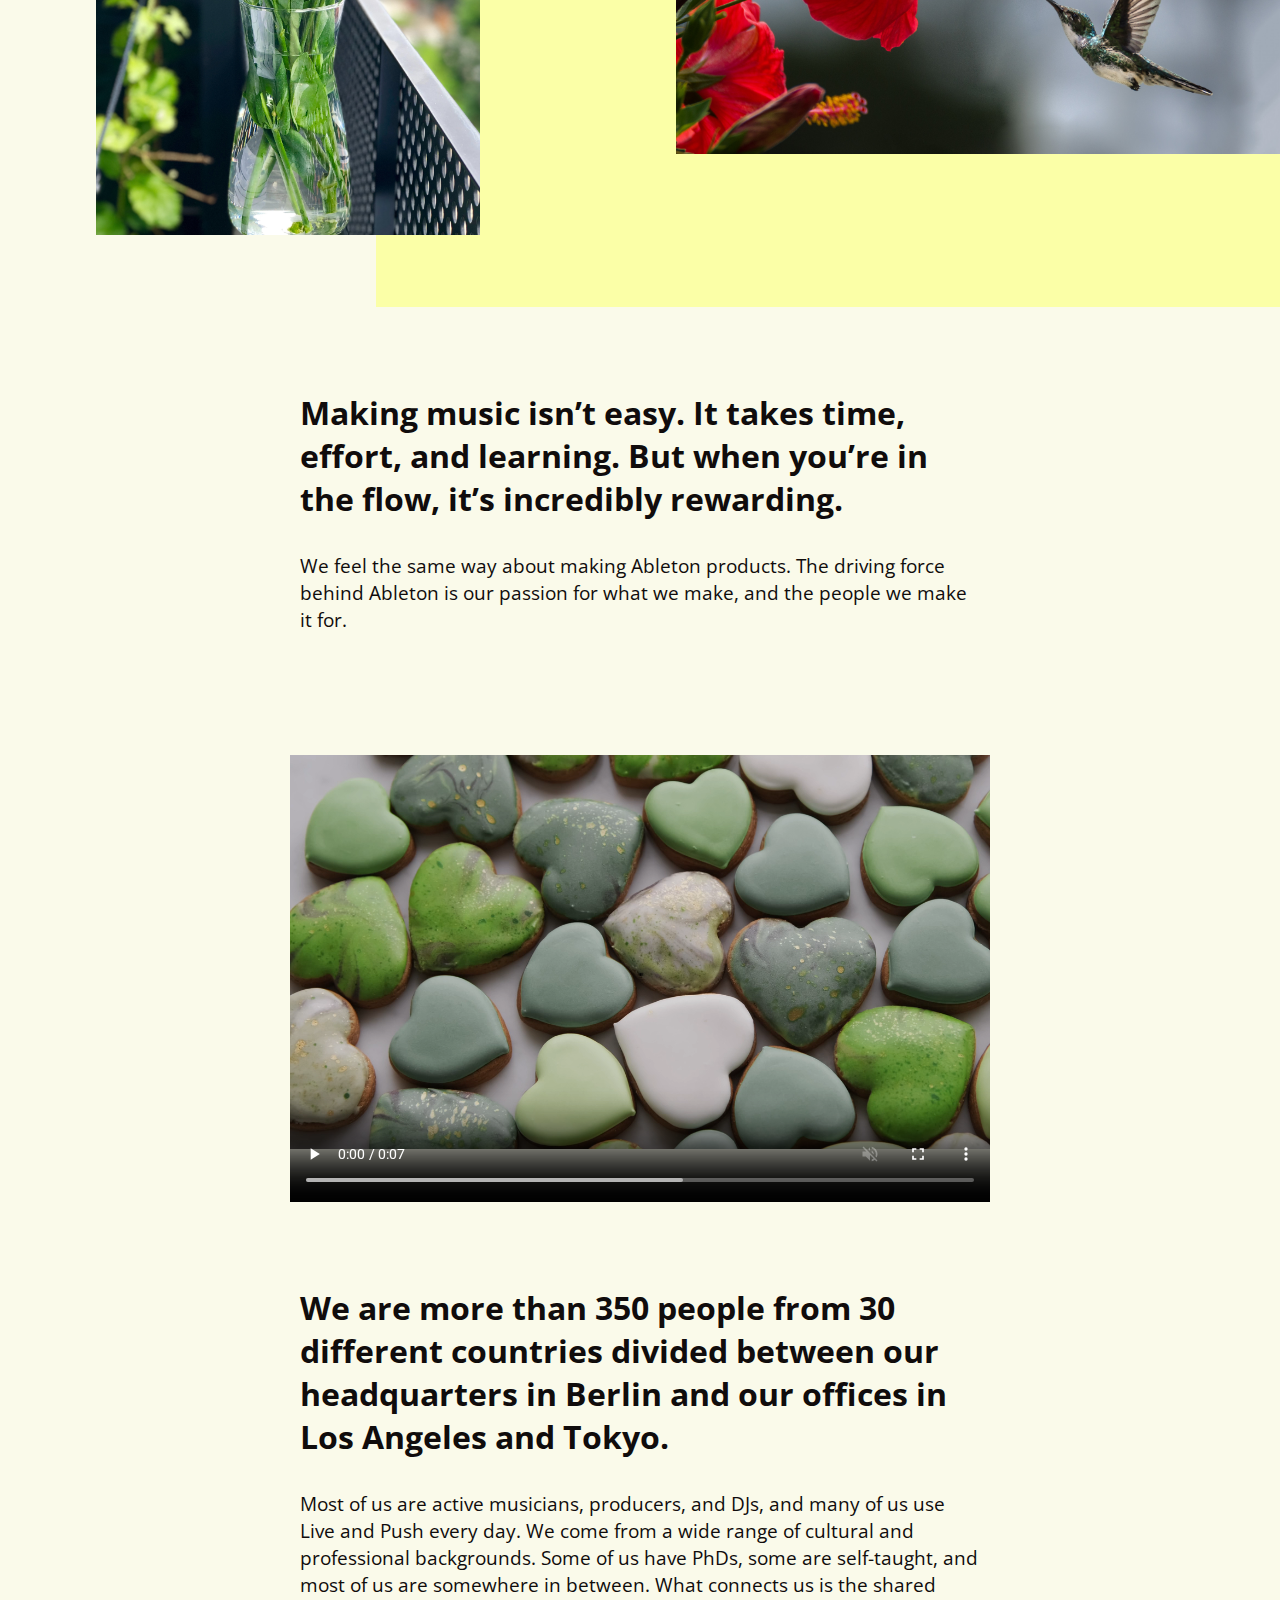
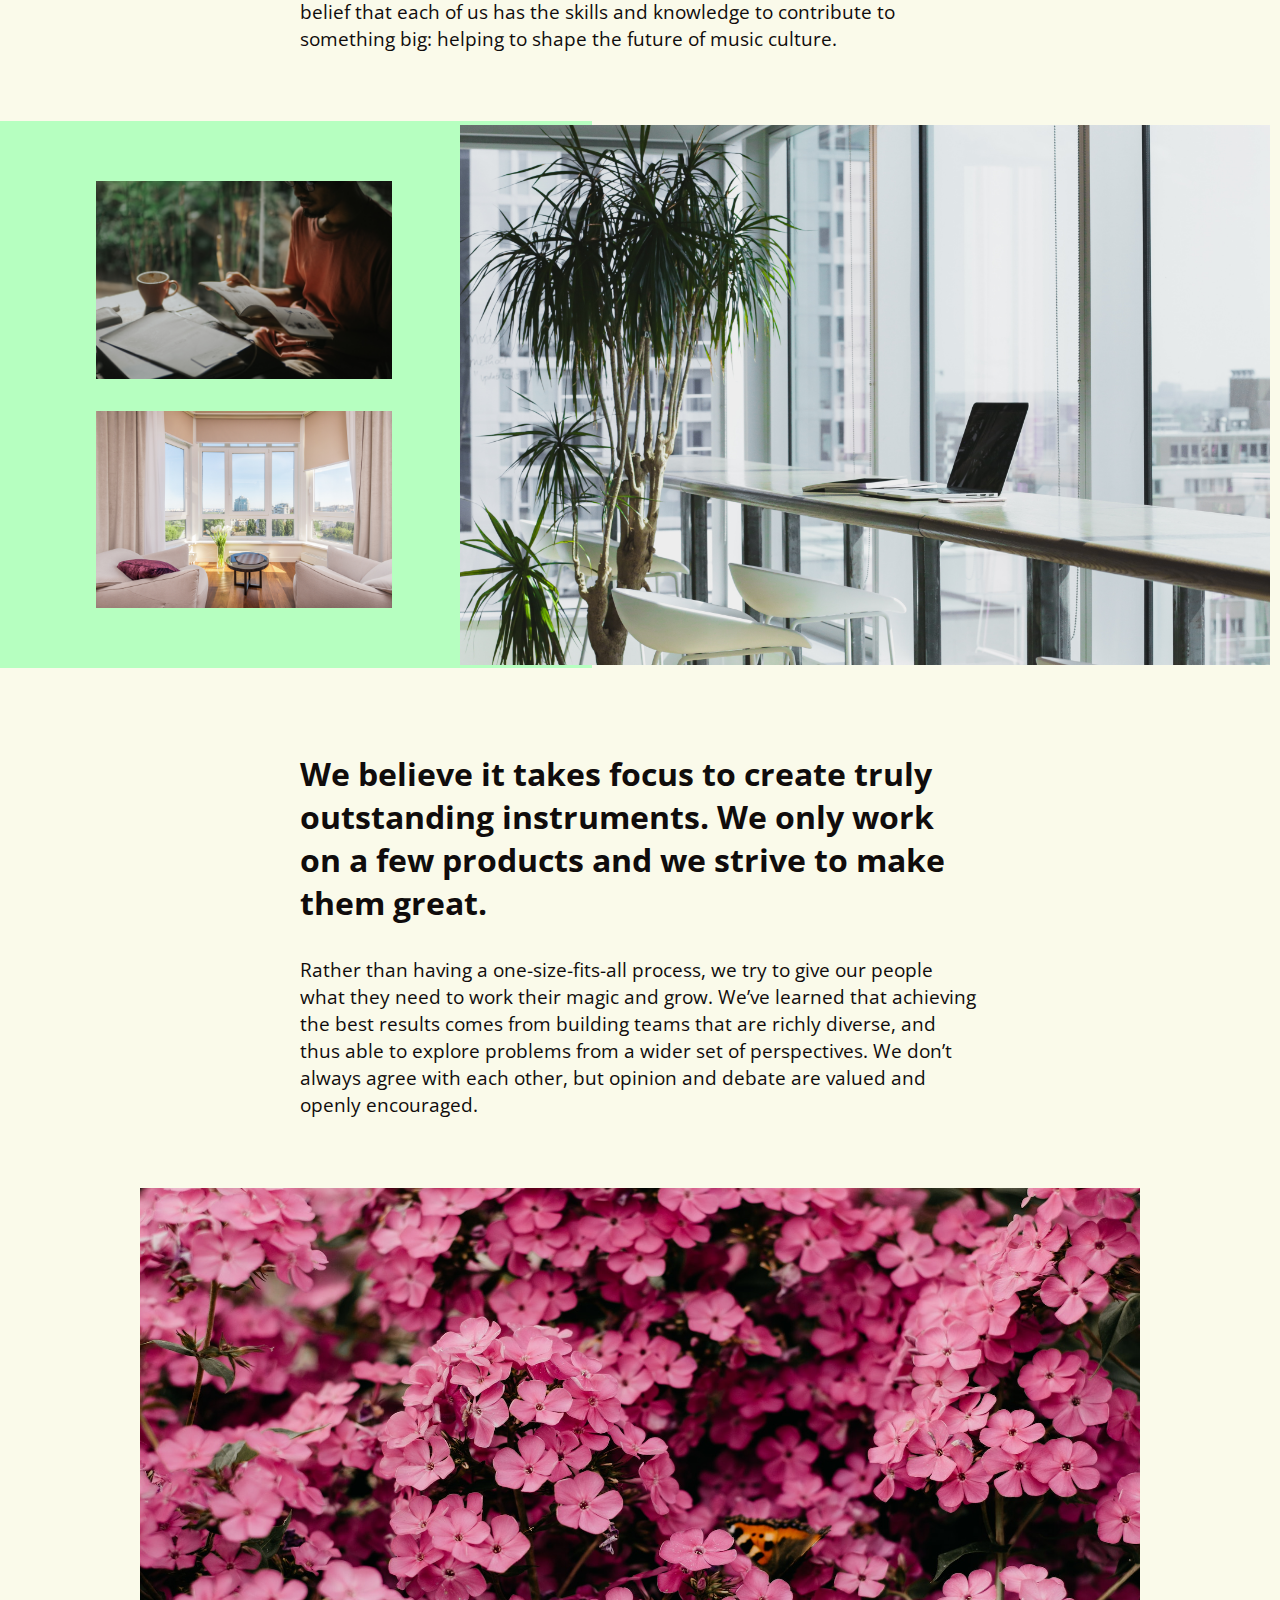
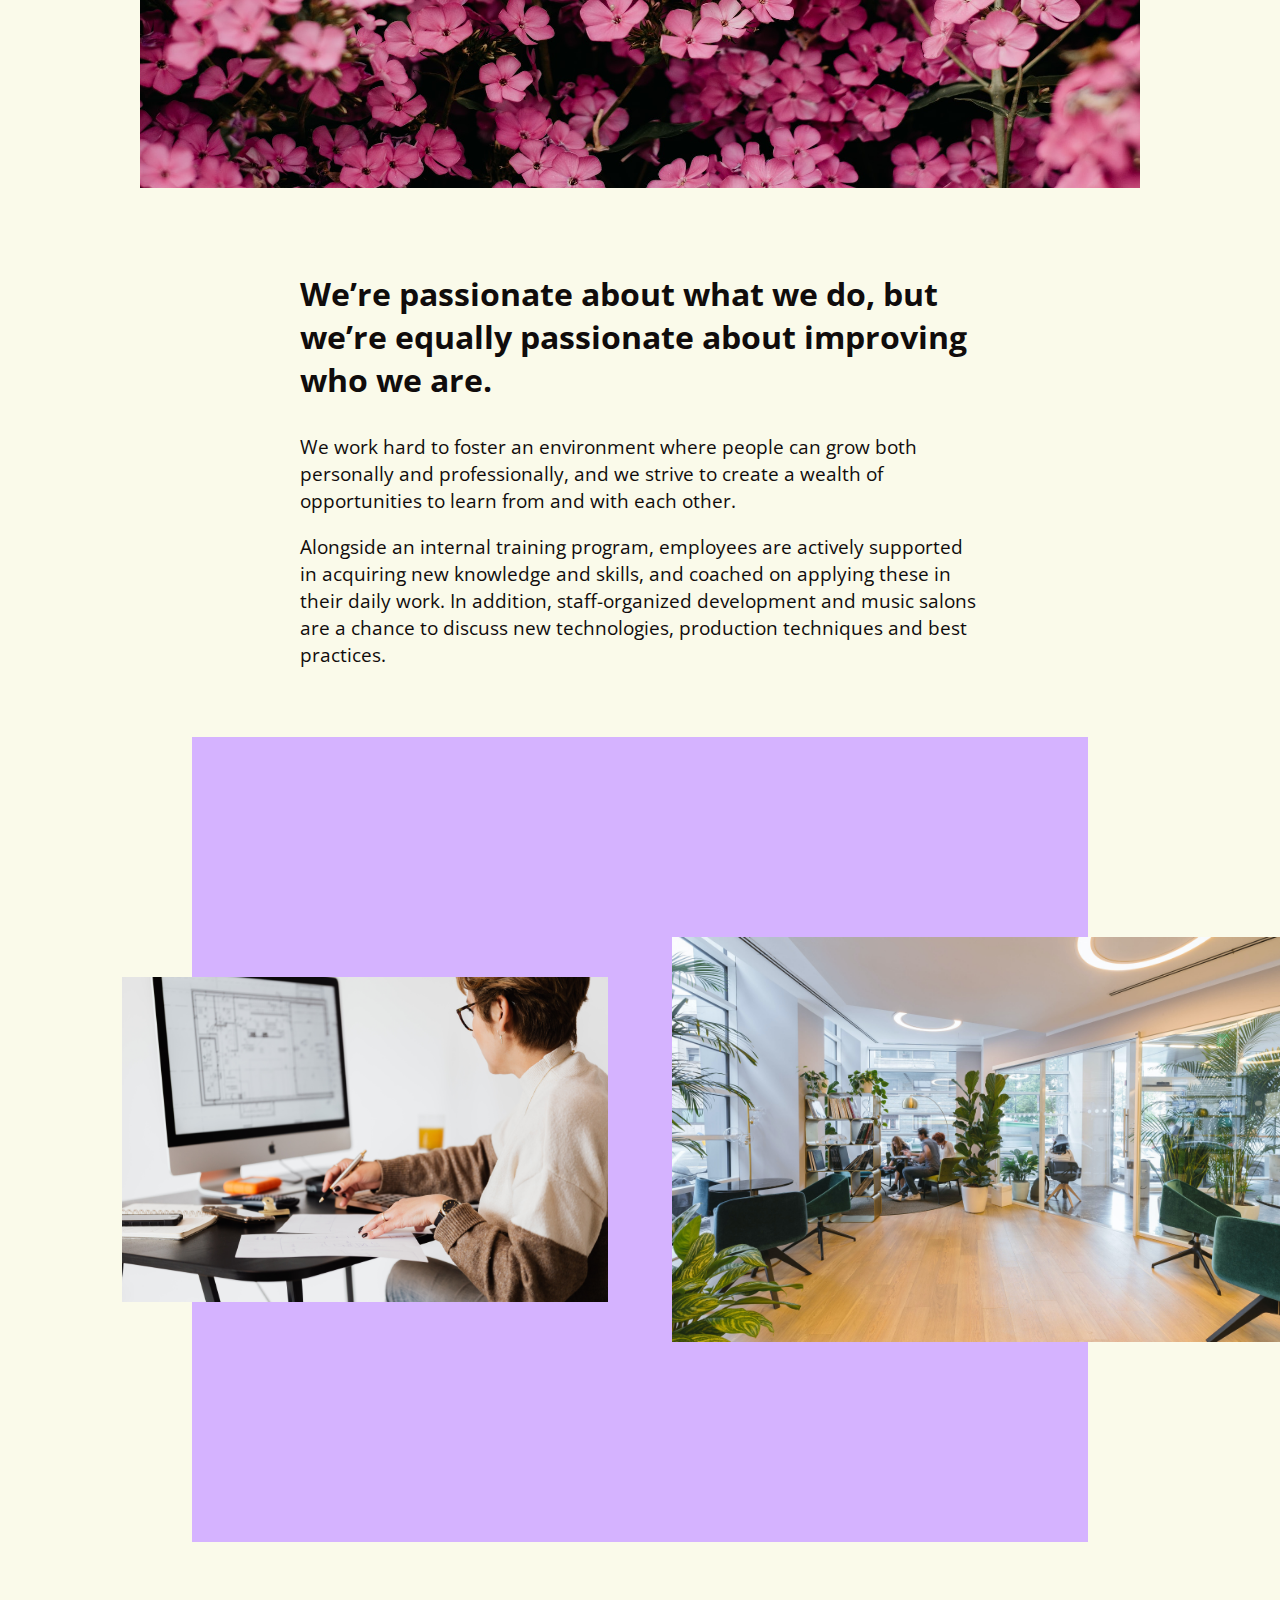
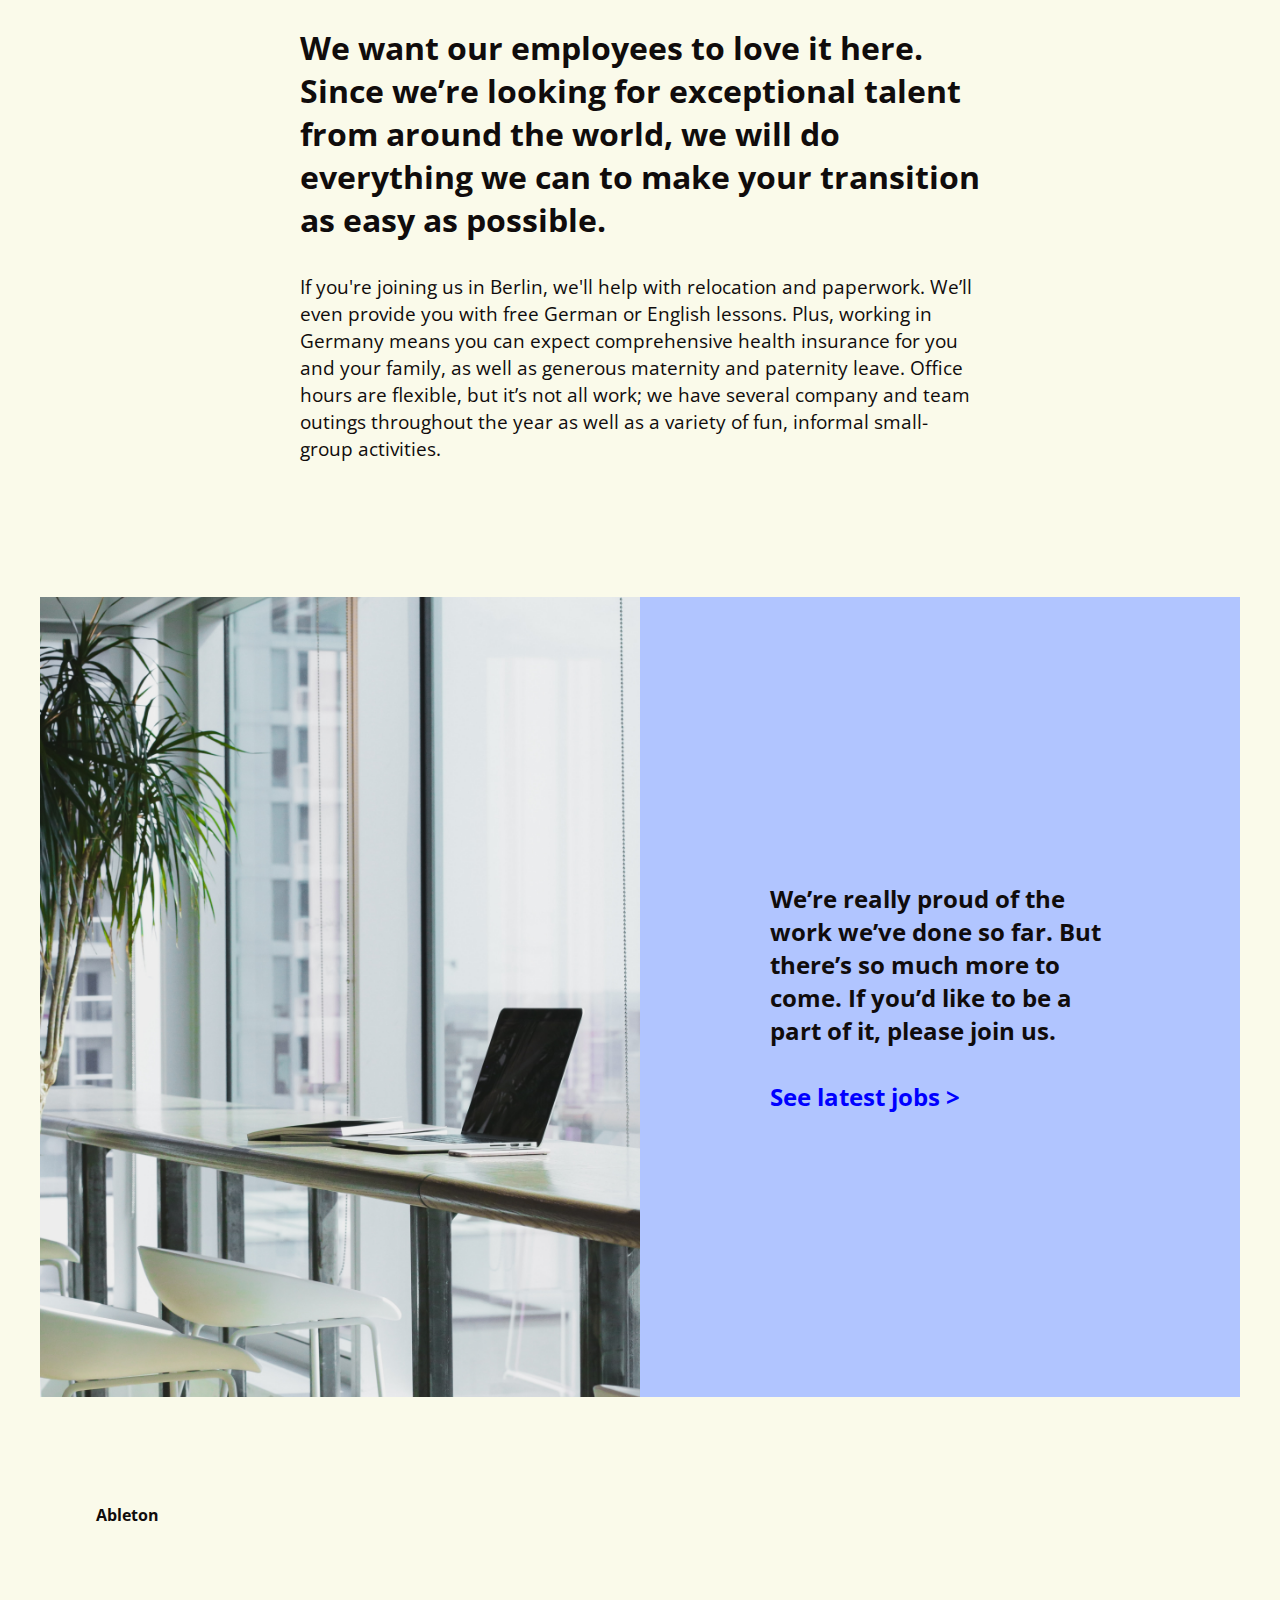
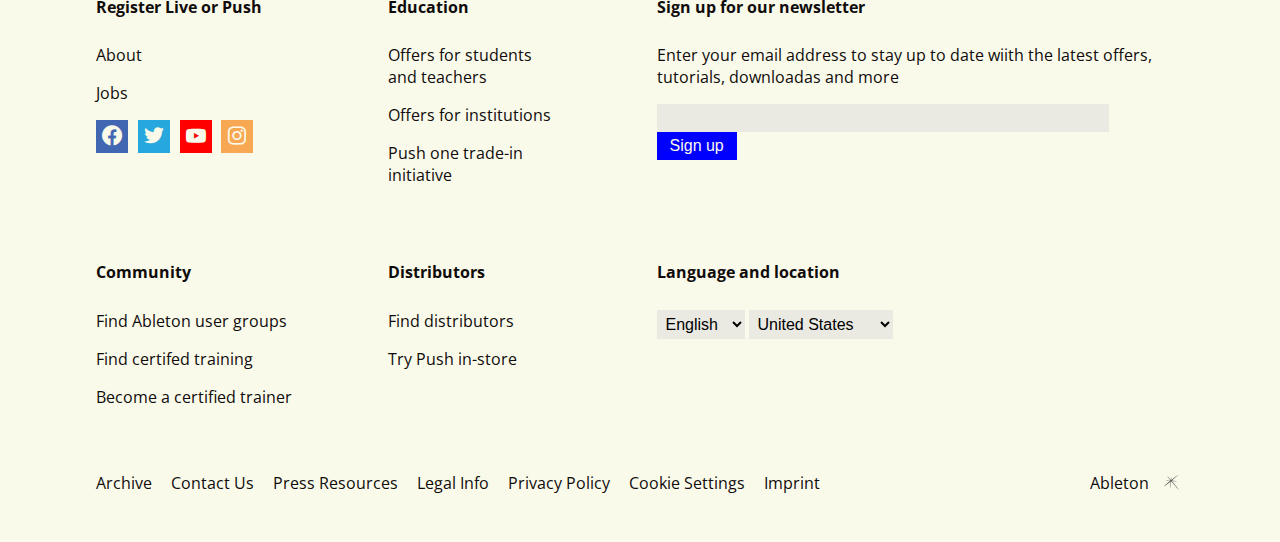
==== commit b43d1e97: "social media" ====
--- a/index.html
+++ b/index.html
@@ -140,7 +140,8 @@
             </article>
         </section>
         <section class="video">
-            <video class="video2" controls muted src="img/video2.mp4"></video>
+            <img class="pink_flowers" src="img/pink_flowers.jpg" alt="pink flowers">
+           
         </section>
         <section class="texts">
             <article>
@@ -186,7 +187,9 @@
                 <p >
                     We’re really proud of the work we’ve done so far. But there’s so much more to come. If you’d like to be a part of it,
                     please join us.
-                    See latest jobs
+                    <br>
+                    <br>
+                    <span>See latest jobs ></span>
                 </p>
             </div>
             
@@ -200,6 +203,18 @@
             <h5>Register Live or Push</h5>
             <p>About</p>
             <p>Jobs</p>
+            <div class="social-media">
+                <div class="facebook-class"><a href="#" id="facebook"><i class='bx bxl-facebook-circle'></i></a></div>
+                <span style="width: 5%;"></span>
+                <div class="twitter-class"><a href="#" id="twitter"><i class='bx bxl-twitter'></i> </a></div>
+                <span style="width: 5%;"></span>
+                <div class="youtube-class"><a href="#" id="youtube"><i class='bx bxl-youtube'></i></a></div>
+                <span style="width: 5%;"></span>
+                <div class="instagram-class"><a href="#" id="instagram"><i class='bx bxl-instagram'></i></a></div>
+                
+            </div>
+            
+            
         </section>
         <section class="community">
             <h5>Community</h5>
--- a/style.css
+++ b/style.css
@@ -169,7 +169,7 @@
     width:43.75em; 
     height:31.25em;
 }
-.video .video2{
+.video .pink_flowers{
     width:62.5em; 
     height:37.5em;
 }
@@ -269,6 +269,9 @@
    padding:60px 130px;
    align-self: center;
 }
+.img-blue .div-blue p span{
+    color:#0000FF
+}
 .img-blue .img-left {
     object-fit: cover;
     width: 37.5em;
@@ -288,6 +291,61 @@
 }
 footer .register{
     grid-area: 2/1/2/2;
+}
+footer .register .social-media{
+    display: flex;
+    justify-content: start;
+}
+footer .register .social-media .facebook-class {
+    display: flex;
+    height: max-content;
+    width: 2em;
+    background-color: #4267B2;
+    align-items: center;
+    justify-content: center;
+}
+
+footer .register .social-media .facebook-class #facebook {
+    color: #fafaea;
+    font-size: 1.5em;
+}
+footer .register .social-media .twitter-class{
+    display: flex;
+    height: max-content;
+    width: 2em;
+    background-color: #26a7de;
+    align-items: center;
+    justify-content: center;
+}
+footer .register .social-media .twitter-class #twitter {
+    color: #fafaea;
+    font-size: 1.5em;
+}
+footer .register .social-media .youtube-class {
+    display: flex;
+    height: max-content;
+    width: 2em;
+    background-color: #FF0000;
+    align-items: center;
+    justify-content: center;
+}
+
+footer .register .social-media .youtube-class #youtube {
+    color: #fafaea;
+    font-size: 1.5em;
+}
+footer .register .social-media .instagram-class {
+    display: flex;
+    height: max-content;
+    width: 2em;
+    background-color: #f8a853;
+    align-items: center;
+    justify-content: center;
+}
+
+footer .register .social-media .instagram-class #instagram {
+    color: #fafaea;
+    font-size: 1.5em;
 }
 footer .education{
     grid-area: 2/2/2/3;
